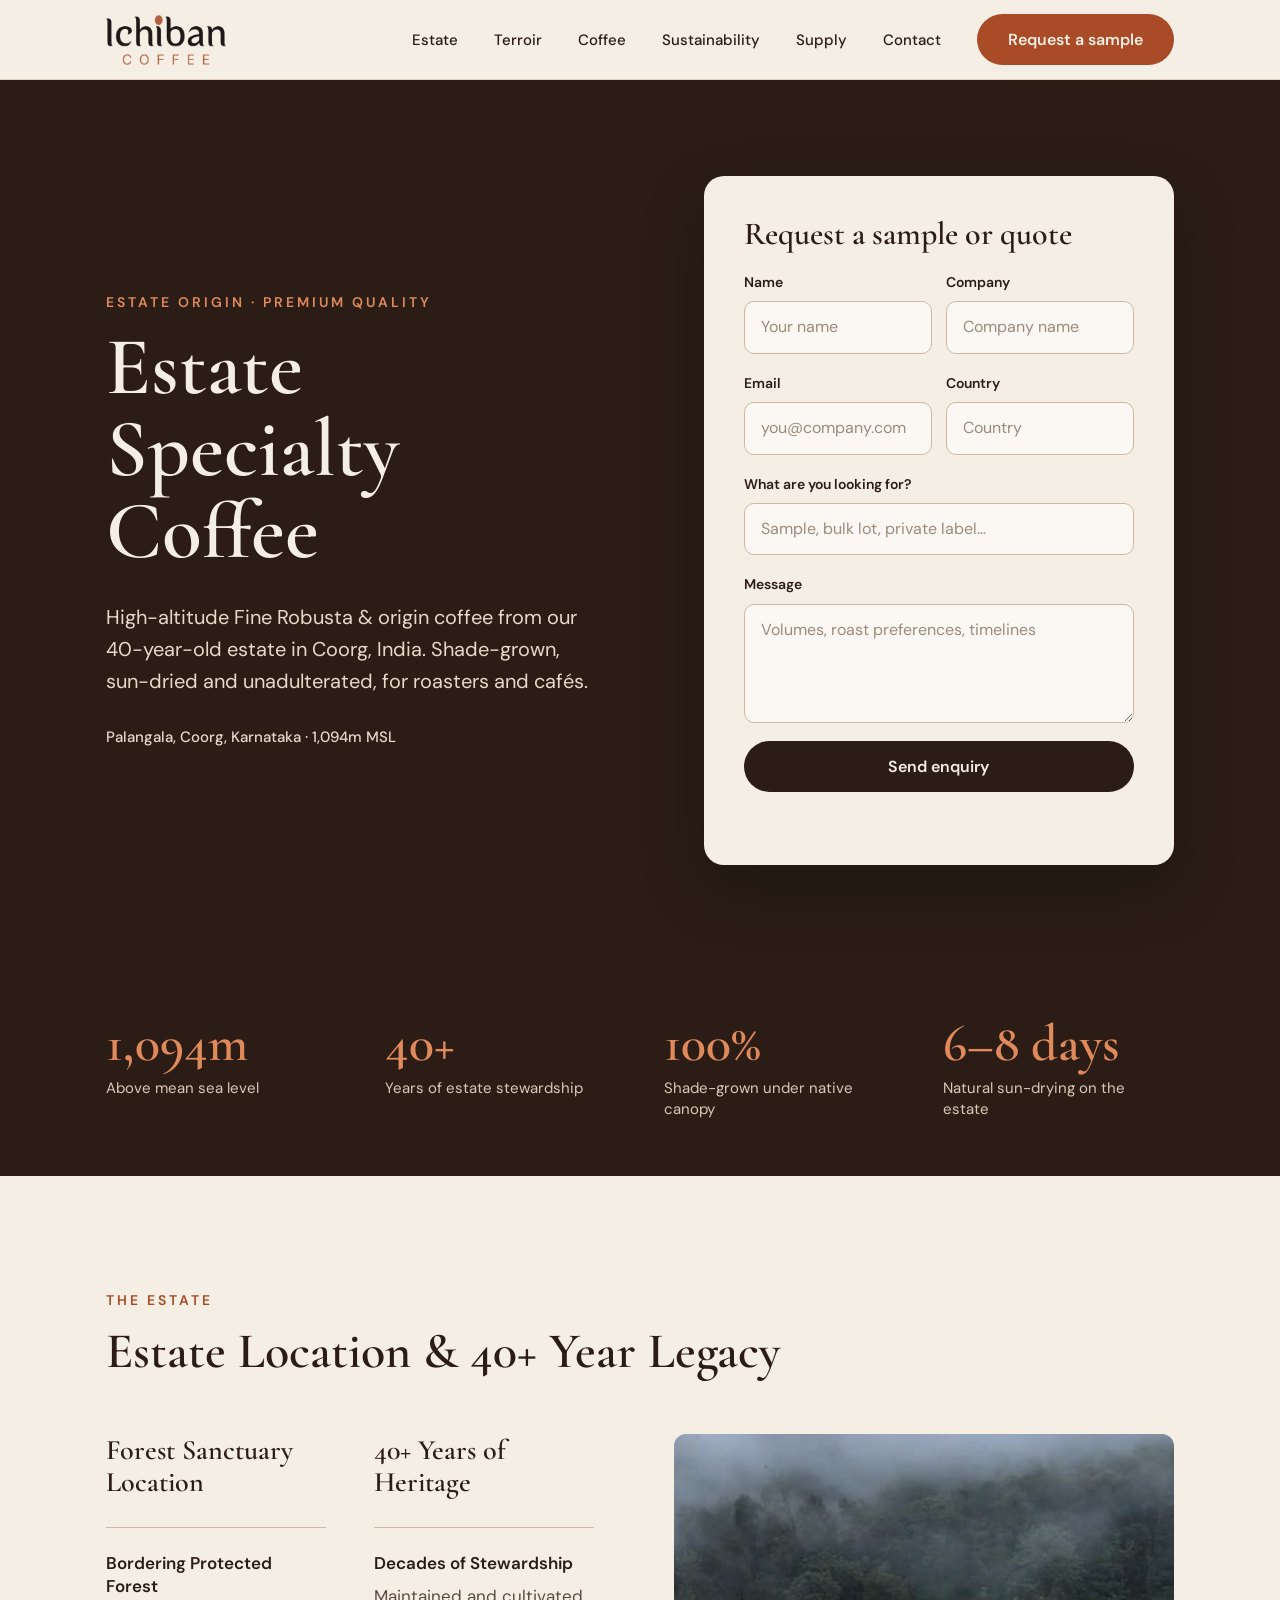
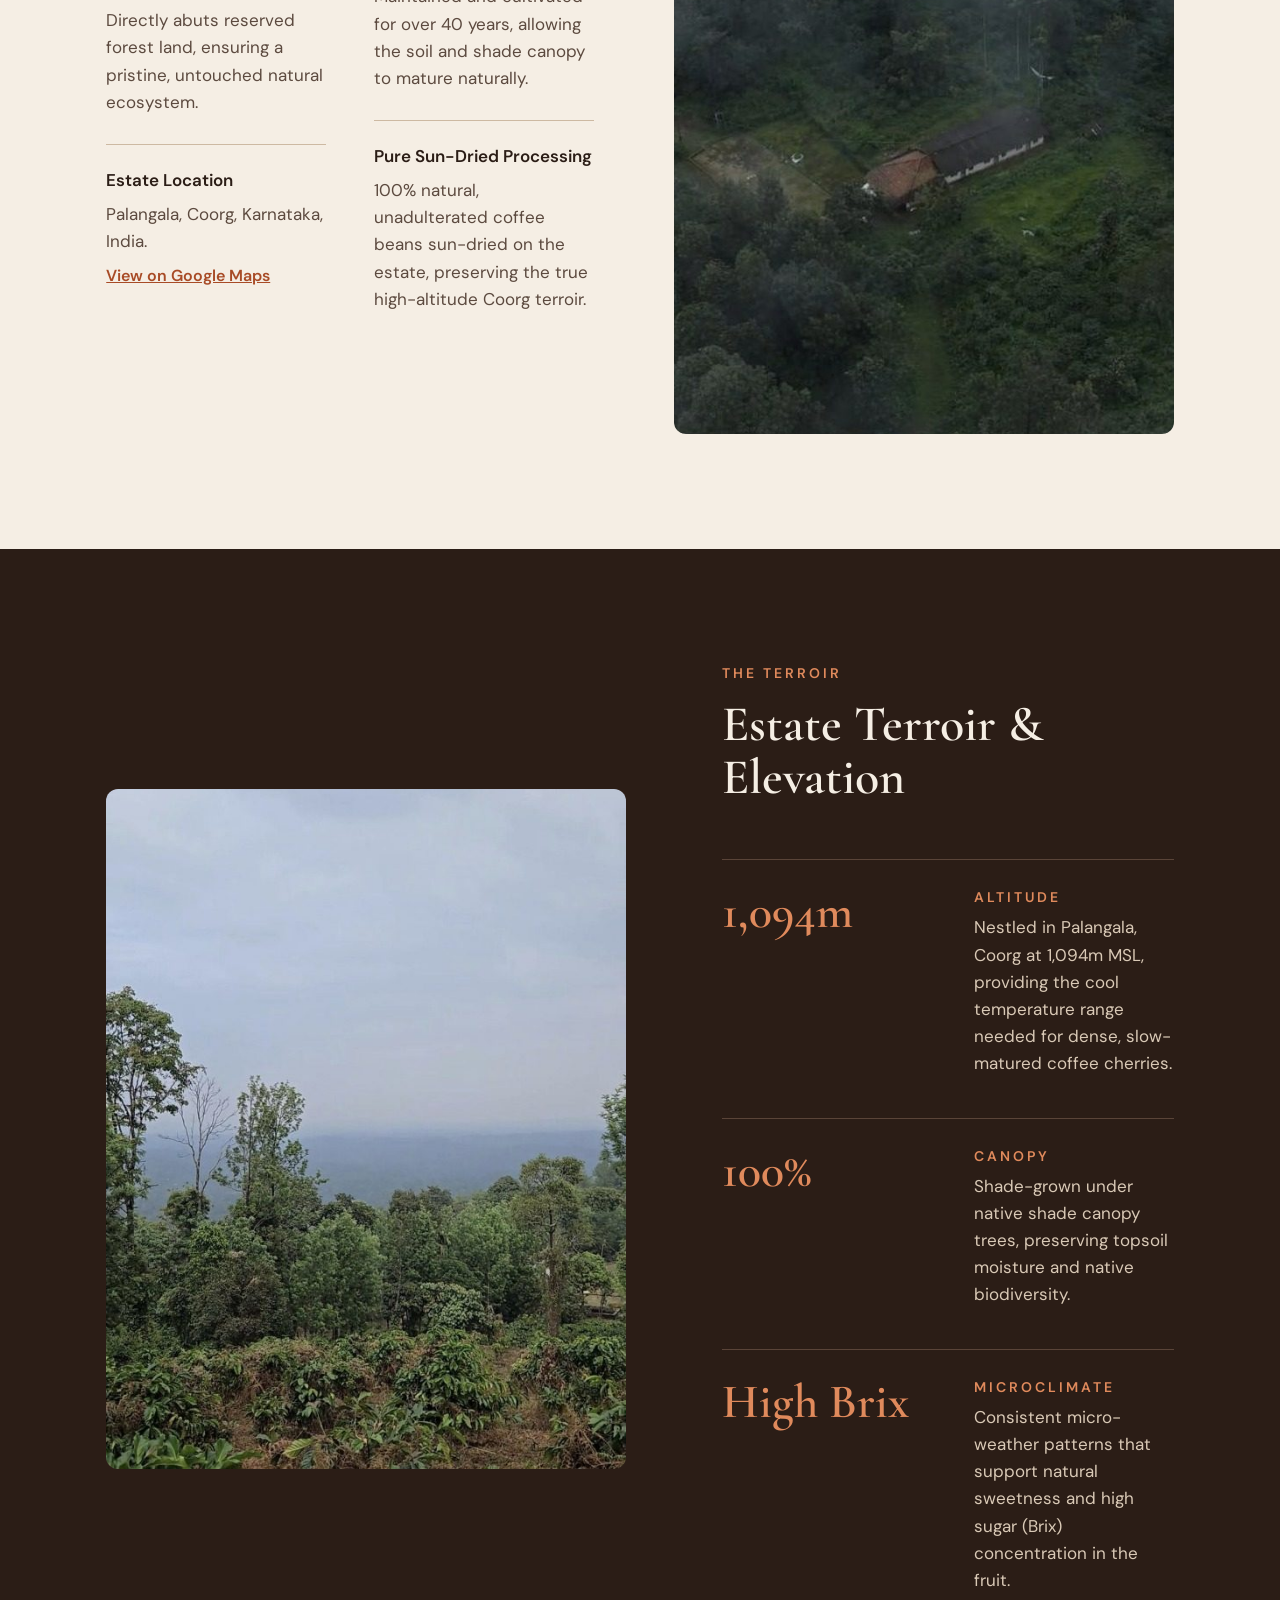
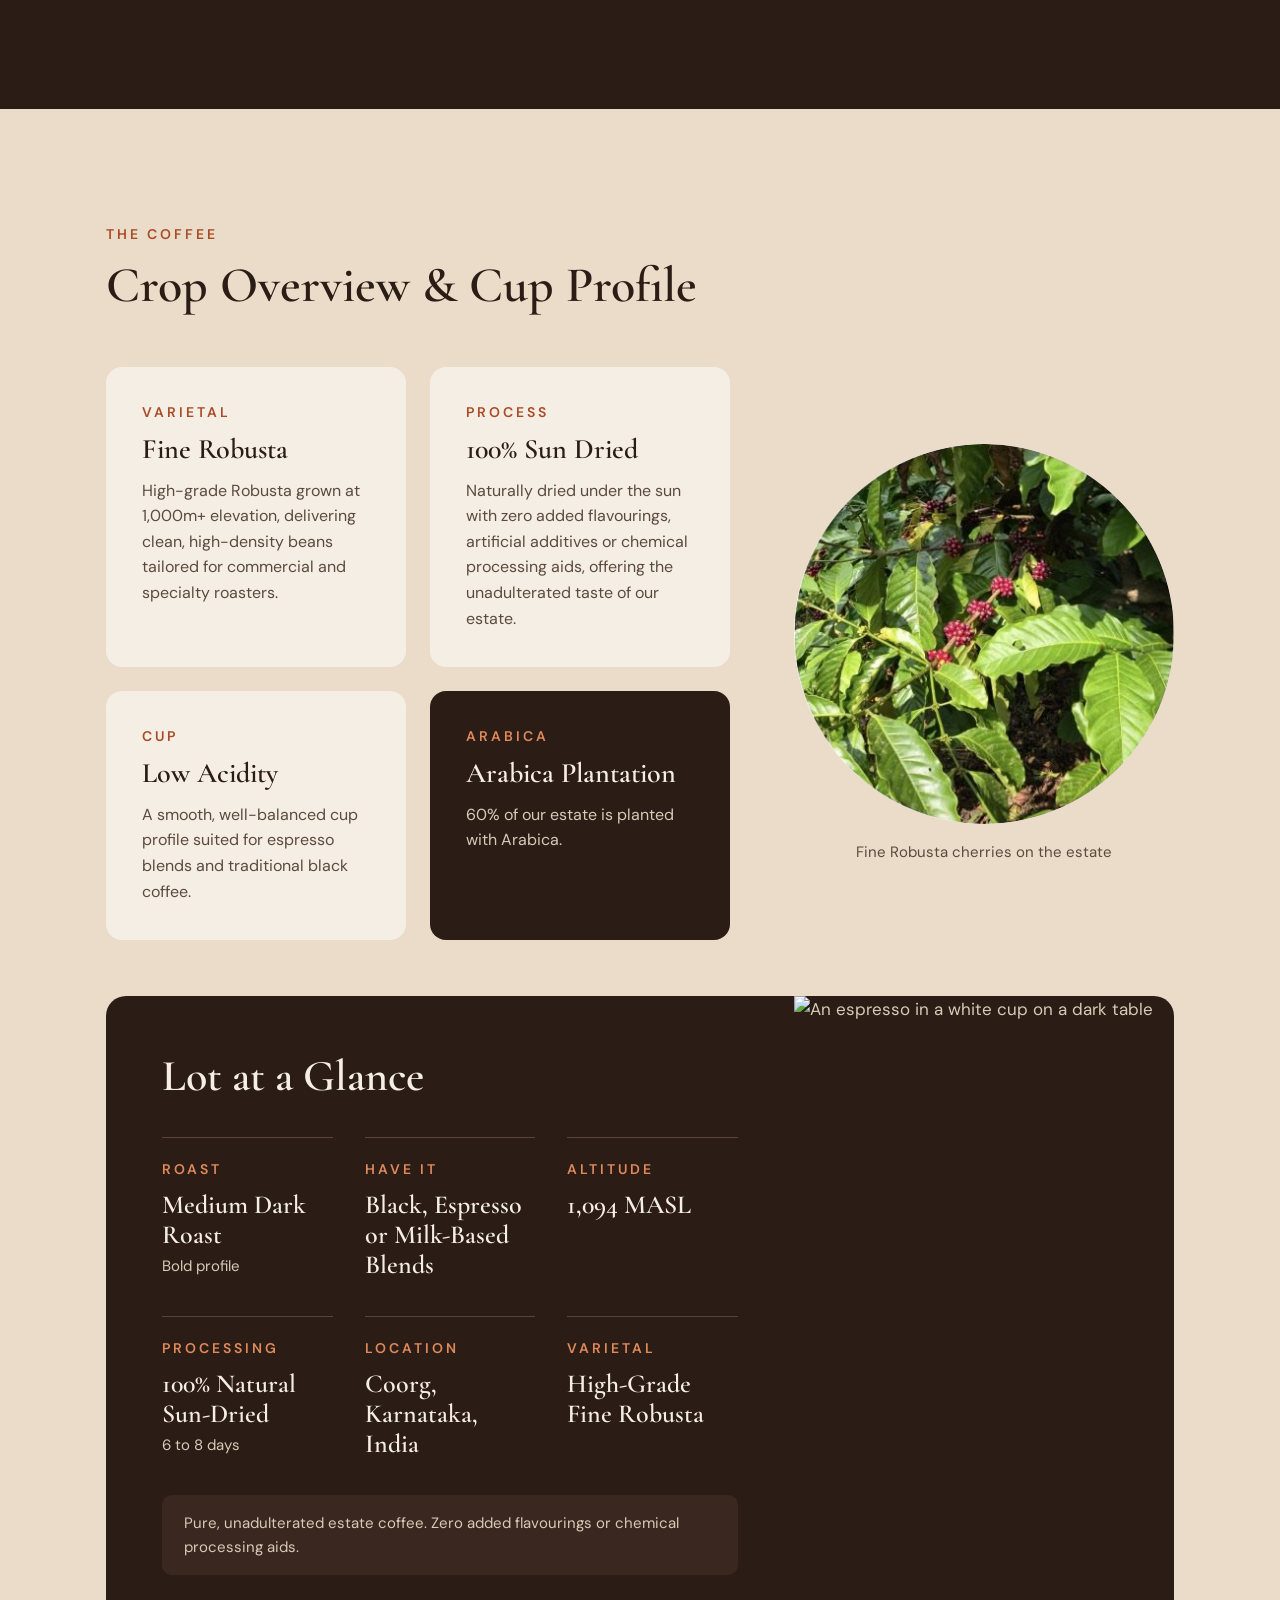
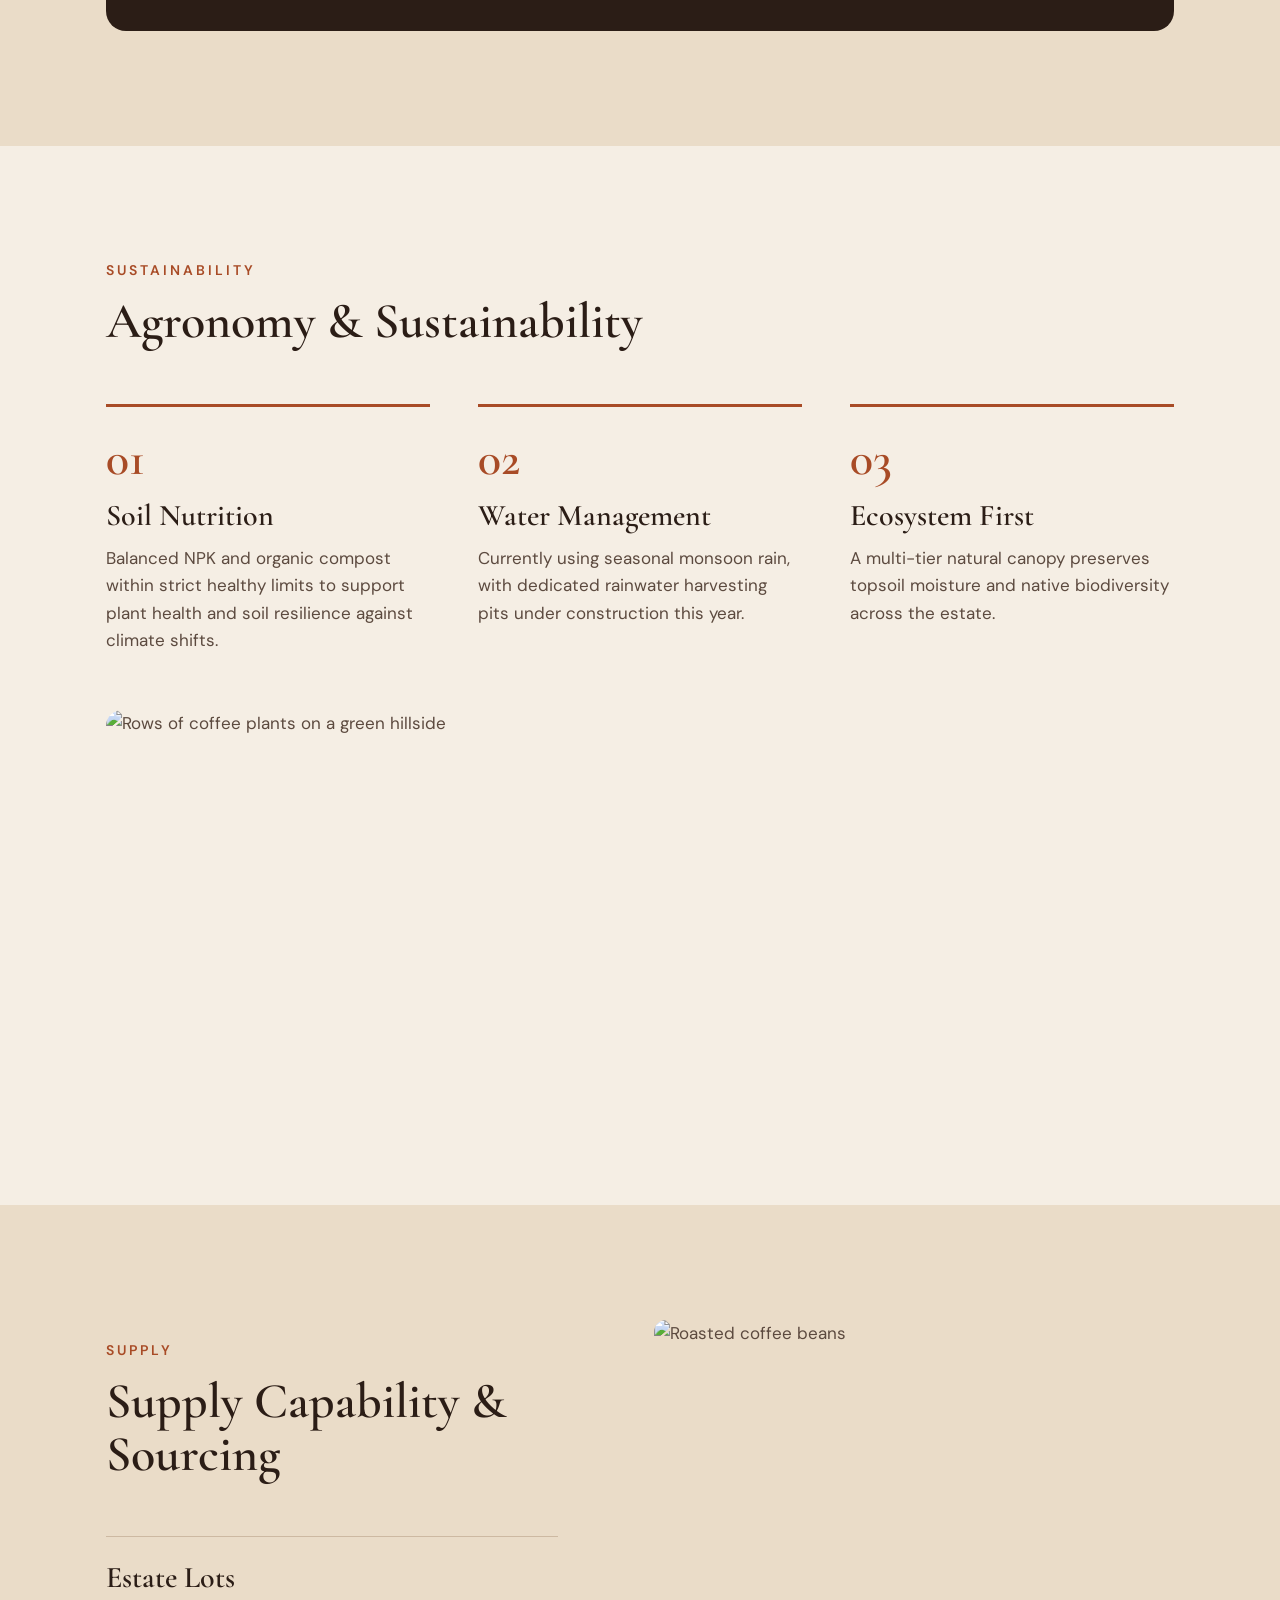
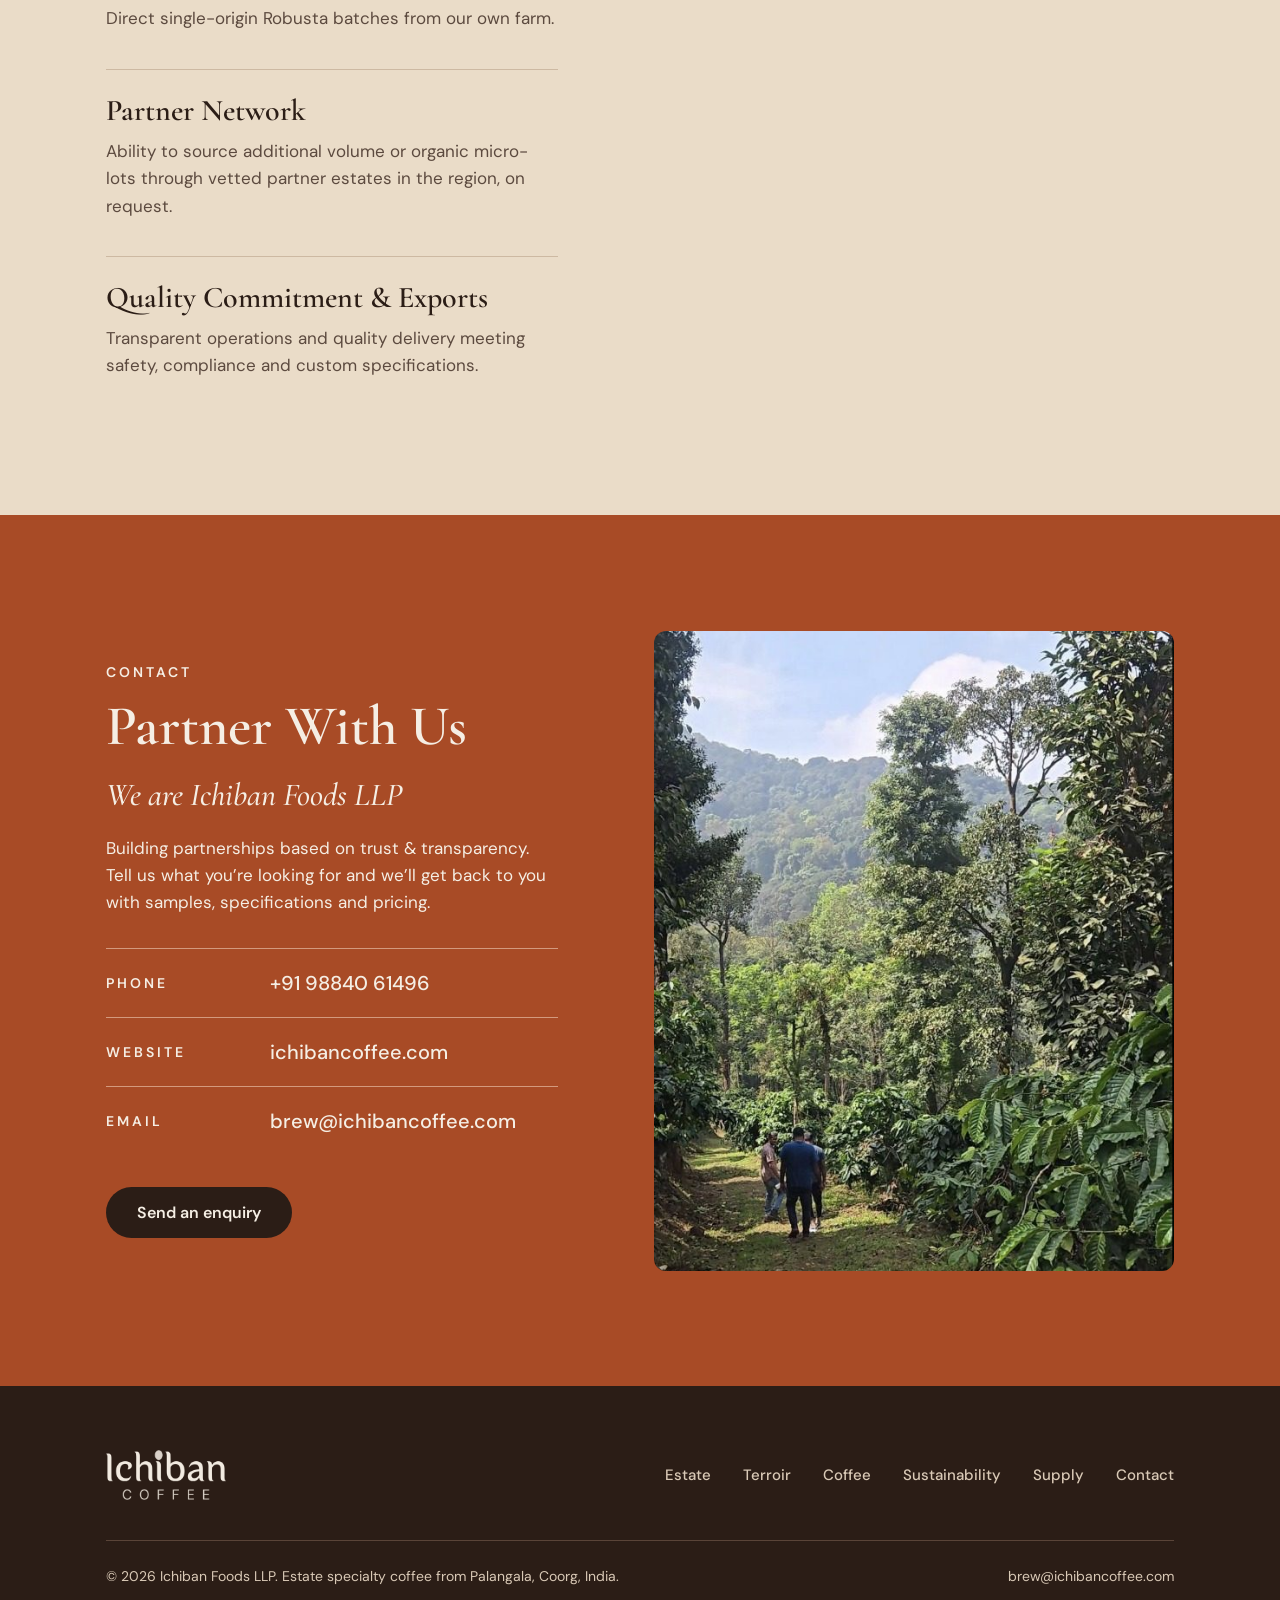
==== index.html @ 58d2141e "Ichiban Coffee single-page website Co-Authored-By: Claude Opus 5.5 <noreply@anthropic.com> Claude-Se" ====
<!DOCTYPE html>
<html lang="en-GB">
<head>
<meta charset="utf-8">
<meta name="viewport" content="width=device-width, initial-scale=1">
<title>Ichiban Coffee | Estate Specialty Fine Robusta from Coorg, India</title>
<meta name="description" content="High-altitude Fine Robusta and origin coffee from our 40-year-old estate in Palangala, Coorg, India. Shade-grown, 100% sun-dried and unadulterated. Request a sample or quote.">
<link rel="canonical" href="https://ichibancoffee.com/">
<meta property="og:type" content="website">
<meta property="og:title" content="Ichiban Coffee | Estate Specialty Coffee from Coorg">
<meta property="og:description" content="Shade-grown, sun-dried Fine Robusta from a 40-year-old estate at 1,094m in Coorg, India.">
<meta property="og:url" content="https://ichibancoffee.com/">
<meta property="og:image" content="https://ichibancoffee.com/assets/plantation-walk.jpg">
<meta name="theme-color" content="#2B1D16">
<link rel="icon" type="image/png" sizes="32x32" href="assets/favicon.png">
<link rel="apple-touch-icon" href="assets/icon-180.png">
<link rel="preconnect" href="https://fonts.googleapis.com">
<link rel="preconnect" href="https://fonts.gstatic.com" crossorigin>
<link rel="preconnect" href="https://images.unsplash.com">
<link href="https://fonts.googleapis.com/css2?family=Cormorant+Garamond:ital,wght@0,600;1,500&family=DM+Sans:wght@400;500;600&display=swap" rel="stylesheet">
<link rel="stylesheet" href="styles.css">
<script type="application/ld+json">
{"@context":"https://schema.org","@type":"Organization","name":"Ichiban Foods LLP","alternateName":"Ichiban Coffee","url":"https://ichibancoffee.com/","logo":"https://ichibancoffee.com/assets/logo-dark.png","email":"brew@ichibancoffee.com","telephone":"+91 98840 61496","address":{"@type":"PostalAddress","addressLocality":"Palangala, Coorg","addressRegion":"Karnataka","addressCountry":"IN"}}
</script>
</head>
<body>

<header class="nav" id="top">
  <div class="nav__inner">
    <a href="#top" class="nav__logo" aria-label="Ichiban Coffee home"><img src="assets/logo-dark.png" alt="Ichiban Coffee" width="134" height="56"></a>
    <button class="nav__toggle" aria-expanded="false" aria-controls="nav-links"><span></span><span></span><span class="sr-only">Menu</span></button>
    <nav class="nav__links" id="nav-links" aria-label="Main">
      <a href="#estate">Estate</a>
      <a href="#terroir">Terroir</a>
      <a href="#coffee">Coffee</a>
      <a href="#sustainability">Sustainability</a>
      <a href="#supply">Supply</a>
      <a href="#contact">Contact</a>
      <a href="#enquiry" class="btn btn--primary nav__cta">Request a sample</a>
    </nav>
  </div>
</header>

<main>
  <!-- HERO with enquiry form -->
  <section class="hero">
    <div class="wrap hero__inner">
      <div class="hero__text">
        <p class="eyebrow eyebrow--light">Estate Origin · Premium Quality</p>
        <h1>Estate Specialty Coffee</h1>
        <p class="hero__lead">High-altitude Fine Robusta &amp; origin coffee from our 40-year-old estate in Coorg, India. Shade-grown, sun-dried and unadulterated, for roasters and cafés.</p>
        <p class="hero__meta">Palangala, Coorg, Karnataka · 1,094m MSL</p>
      </div>

      <form class="form" id="enquiry" action="https://formsubmit.co/coffeeichiban@gmail.com" method="POST">
        <h2 class="form__title">Request a sample or quote</h2>
        <input type="hidden" name="_subject" value="New enquiry from ichibancoffee.com">
        <input type="hidden" name="_template" value="table">
        <input type="text" name="_honey" class="hp" tabindex="-1" autocomplete="off" aria-hidden="true">
        <div class="form__row">
          <label>Name<input type="text" name="name" placeholder="Your name" autocomplete="name" required></label>
          <label>Company<input type="text" name="company" placeholder="Company name" autocomplete="organization"></label>
        </div>
        <div class="form__row">
          <label>Email<input type="email" name="email" placeholder="you@company.com" autocomplete="email" required></label>
          <label>Country<input type="text" name="country" placeholder="Country" autocomplete="country-name"></label>
        </div>
        <label>What are you looking for?<input type="text" name="interest" placeholder="Sample, bulk lot, private label…"></label>
        <label>Message<textarea name="message" rows="4" placeholder="Volumes, roast preferences, timelines"></textarea></label>
        <button type="submit" class="btn btn--dark btn--block">Send enquiry</button>
        <p class="form__status" role="status" aria-live="polite"></p>
      </form>
    </div>
  </section>

  <!-- KEY FACTS -->
  <section class="facts" aria-label="Key facts">
    <div class="wrap facts__grid">
      <div><p class="facts__num">1,094m</p><p>Above mean sea level</p></div>
      <div><p class="facts__num">40+</p><p>Years of estate stewardship</p></div>
      <div><p class="facts__num">100%</p><p>Shade-grown under native canopy</p></div>
      <div><p class="facts__num">6–8 days</p><p>Natural sun-drying on the estate</p></div>
    </div>
  </section>

  <!-- ESTATE -->
  <section class="section section--cream" id="estate">
    <div class="wrap">
      <p class="eyebrow">The Estate</p>
      <h2 class="h2">Estate Location &amp; 40+ Year Legacy</h2>
      <div class="estate">
        <div class="estate__cols">
          <div>
            <h3 class="h3">Forest Sanctuary Location</h3>
            <div class="item"><h4>Bordering Protected Forest</h4><p>Directly abuts reserved forest land, ensuring a pristine, untouched natural ecosystem.</p></div>
            <div class="item"><h4>Estate Location</h4><p>Palangala, Coorg, Karnataka, India.</p><a class="link" href="https://maps.app.goo.gl/1BCaQAfNLThmyvvR6" target="_blank" rel="noopener">View on Google Maps</a></div>
          </div>
          <div>
            <h3 class="h3">40+ Years of Heritage</h3>
            <div class="item"><h4>Decades of Stewardship</h4><p>Maintained and cultivated for over 40 years, allowing the soil and shade canopy to mature naturally.</p></div>
            <div class="item"><h4>Pure Sun-Dried Processing</h4><p>100% natural, unadulterated coffee beans sun-dried on the estate, preserving the true high-altitude Coorg terroir.</p></div>
          </div>
        </div>
        <img class="photo" src="assets/estate-birds-eye.jpg" alt="Aerial view of the estate house surrounded by misty forest in Coorg" width="500" height="600" loading="lazy">
      </div>
    </div>
  </section>

  <!-- TERROIR -->
  <section class="section section--dark" id="terroir">
    <div class="wrap split">
      <img class="photo split__img" src="assets/plantation-view.jpg" alt="View over coffee plants and forest from the estate at 1,094m" width="520" height="700" loading="lazy">
      <div>
        <p class="eyebrow eyebrow--light">The Terroir</p>
        <h2 class="h2">Estate Terroir &amp; Elevation</h2>
        <div class="row"><p class="row__stat">1,094m</p><div><p class="eyebrow eyebrow--light">Altitude</p><p>Nestled in Palangala, Coorg at 1,094m MSL, providing the cool temperature range needed for dense, slow-matured coffee cherries.</p></div></div>
        <div class="row"><p class="row__stat">100%</p><div><p class="eyebrow eyebrow--light">Canopy</p><p>Shade-grown under native shade canopy trees, preserving topsoil moisture and native biodiversity.</p></div></div>
        <div class="row"><p class="row__stat">High Brix</p><div><p class="eyebrow eyebrow--light">Microclimate</p><p>Consistent micro-weather patterns that support natural sweetness and high sugar (Brix) concentration in the fruit.</p></div></div>
      </div>
    </div>
  </section>

  <!-- COFFEE -->
  <section class="section section--latte" id="coffee">
    <div class="wrap">
      <p class="eyebrow">The Coffee</p>
      <h2 class="h2">Crop Overview &amp; Cup Profile</h2>
      <div class="coffee">
        <div class="cards">
          <article class="card"><p class="eyebrow">Varietal</p><h3 class="h3">Fine Robusta</h3><p>High-grade Robusta grown at 1,000m+ elevation, delivering clean, high-density beans tailored for commercial and specialty roasters.</p></article>
          <article class="card"><p class="eyebrow">Process</p><h3 class="h3">100% Sun Dried</h3><p>Naturally dried under the sun with zero added flavourings, artificial additives or chemical processing aids, offering the unadulterated taste of our estate.</p></article>
          <article class="card"><p class="eyebrow">Cup</p><h3 class="h3">Low Acidity</h3><p>A smooth, well-balanced cup profile suited for espresso blends and traditional black coffee.</p></article>
          <article class="card card--dark"><p class="eyebrow eyebrow--light">Arabica</p><h3 class="h3">Arabica Plantation</h3><p>60% of our estate is planted with Arabica.</p></article>
        </div>
        <figure class="coffee__fig">
          <img src="assets/fine-robusta.jpg" alt="Ripening Fine Robusta cherries on a branch" width="380" height="380" loading="lazy">
          <figcaption>Fine Robusta cherries on the estate</figcaption>
        </figure>
      </div>

      <div class="lot">
        <div class="lot__body">
          <h3 class="lot__title">Lot at a Glance</h3>
          <dl class="lot__grid">
            <div><dt>Roast</dt><dd>Medium Dark Roast<span>Bold profile</span></dd></div>
            <div><dt>Have It</dt><dd>Black, Espresso or Milk-Based Blends</dd></div>
            <div><dt>Altitude</dt><dd>1,094 MASL</dd></div>
            <div><dt>Processing</dt><dd>100% Natural Sun-Dried<span>6 to 8 days</span></dd></div>
            <div><dt>Location</dt><dd>Coorg, Karnataka, India</dd></div>
            <div><dt>Varietal</dt><dd>High-Grade Fine Robusta</dd></div>
          </dl>
          <p class="lot__note">Pure, unadulterated estate coffee. Zero added flavourings or chemical processing aids.</p>
        </div>
        <img class="lot__img" src="https://images.unsplash.com/photo-1579992357154-faf4bde95b3d?w=900&q=80&auto=format&fit=crop" alt="An espresso in a white cup on a dark table" loading="lazy">
      </div>
    </div>
  </section>

  <!-- SUSTAINABILITY -->
  <section class="section section--cream" id="sustainability">
    <div class="wrap">
      <p class="eyebrow">Sustainability</p>
      <h2 class="h2">Agronomy &amp; Sustainability</h2>
      <div class="pillars">
        <div class="pillar"><p class="pillar__num">01</p><h3 class="h3">Soil Nutrition</h3><p>Balanced NPK and organic compost within strict healthy limits to support plant health and soil resilience against climate shifts.</p></div>
        <div class="pillar"><p class="pillar__num">02</p><h3 class="h3">Water Management</h3><p>Currently using seasonal monsoon rain, with dedicated rainwater harvesting pits under construction this year.</p></div>
        <div class="pillar"><p class="pillar__num">03</p><h3 class="h3">Ecosystem First</h3><p>A multi-tier natural canopy preserves topsoil moisture and native biodiversity across the estate.</p></div>
      </div>
      <img class="photo band" src="https://images.unsplash.com/photo-1762686852371-763b689910b2?w=2000&q=80&auto=format&fit=crop" alt="Rows of coffee plants on a green hillside" loading="lazy">
    </div>
  </section>

  <!-- SUPPLY -->
  <section class="section section--latte" id="supply">
    <div class="wrap split split--reverse">
      <div>
        <p class="eyebrow">Supply</p>
        <h2 class="h2">Supply Capability &amp; Sourcing</h2>
        <div class="item item--lg"><h3 class="h3">Estate Lots</h3><p>Direct single-origin Robusta batches from our own farm.</p></div>
        <div class="item item--lg"><h3 class="h3">Partner Network</h3><p>Ability to source additional volume or organic micro-lots through vetted partner estates in the region, on request.</p></div>
        <div class="item item--lg"><h3 class="h3">Quality Commitment &amp; Exports</h3><p>Transparent operations and quality delivery meeting safety, compliance and custom specifications.</p></div>
      </div>
      <img class="photo split__img" src="https://images.unsplash.com/photo-1580933073521-dc49ac0d4e6a?w=1100&q=80&auto=format&fit=crop" alt="Roasted coffee beans" loading="lazy">
    </div>
  </section>

  <!-- CONTACT -->
  <section class="section section--rust" id="contact">
    <div class="wrap split split--reverse">
      <div>
        <p class="eyebrow eyebrow--cream">Contact</p>
        <h2 class="h2 h2--xl">Partner With Us</h2>
        <p class="contact__sub">We are Ichiban Foods LLP</p>
        <p>Building partnerships based on trust &amp; transparency. Tell us what you’re looking for and we’ll get back to you with samples, specifications and pricing.</p>
        <dl class="contact__list">
          <div><dt>Phone</dt><dd><a href="tel:+919884061496">+91 98840 61496</a></dd></div>
          <div><dt>Website</dt><dd><a href="https://ichibancoffee.com">ichibancoffee.com</a></dd></div>
          <div><dt>Email</dt><dd><a href="mailto:brew@ichibancoffee.com">brew@ichibancoffee.com</a></dd></div>
        </dl>
        <a href="#enquiry" class="btn btn--dark">Send an enquiry</a>
      </div>
      <img class="photo split__img" src="assets/plantation-walk.jpg" alt="A walking path through shade-grown coffee on the estate" width="520" height="640" loading="lazy">
    </div>
  </section>
</main>

<footer class="footer">
  <div class="wrap">
    <div class="footer__top">
      <img src="assets/logo-cream.png" alt="Ichiban Coffee" width="134" height="56" loading="lazy">
      <nav aria-label="Footer">
        <a href="#estate">Estate</a><a href="#terroir">Terroir</a><a href="#coffee">Coffee</a><a href="#sustainability">Sustainability</a><a href="#supply">Supply</a><a href="#contact">Contact</a>
      </nav>
    </div>
    <div class="footer__bottom">
      <p>© <span id="year">2026</span> Ichiban Foods LLP. Estate specialty coffee from Palangala, Coorg, India.</p>
      <a href="mailto:brew@ichibancoffee.com">brew@ichibancoffee.com</a>
    </div>
  </div>
</footer>

<script src="script.js" defer></script>
</body>
</html>
---- styles.css ----
/* Ichiban Coffee - ichibancoffee.com */
:root {
  --espresso: #2B1D16;
  --roast: #3A2820;
  --cream: #F5EEE4;
  --latte: #EADCC8;
  --rust: #A84B26;
  --caramel: #E08A5C;
  --muted: #5C4A3F;
  --muted-light: #D9C9B6;
  --line: #CDB9A2;
  --line-dark: #5A4438;
  --field: #FBF8F3;
  --serif: 'Cormorant Garamond', Georgia, serif;
  --sans: 'DM Sans', system-ui, -apple-system, 'Segoe UI', Arial, sans-serif;
  --pad: clamp(20px, 8.3vw, 120px);
  --section: clamp(72px, 9vw, 120px);
}

*, *::before, *::after { box-sizing: border-box; }
html { scroll-behavior: smooth; scroll-padding-top: 96px; }
body { margin: 0; font-family: var(--sans); font-size: 17px; line-height: 1.6; color: var(--muted); background: var(--cream); -webkit-font-smoothing: antialiased; }
img { max-width: 100%; display: block; }
h1, h2, h3, h4, p, dl, dd, figure { margin: 0; }
a { color: inherit; }
.hp { display: none !important; }
.sr-only { position: absolute; width: 1px; height: 1px; padding: 0; margin: -1px; overflow: hidden; clip: rect(0 0 0 0); white-space: nowrap; border: 0; }
.wrap { width: 100%; max-width: 1440px; margin: 0 auto; padding: 0 var(--pad); }

/* Type */
.eyebrow { font-size: 14px; font-weight: 600; letter-spacing: 3px; text-transform: uppercase; color: var(--rust); margin-bottom: 16px; line-height: 1.3; }
.eyebrow--light { color: var(--caramel); }
.eyebrow--cream { color: var(--cream); }
h1, .h2, .h3, .lot__title { font-family: var(--serif); font-weight: 600; color: var(--espresso); }
h1 { font-size: clamp(52px, 6.4vw, 92px); line-height: 1; color: var(--cream); }
.h2 { font-size: clamp(38px, 3.9vw, 56px); line-height: 1.05; margin-bottom: 56px; }
.h2--xl { font-size: clamp(44px, 4.4vw, 64px); margin-bottom: 20px; }
.h3 { font-size: clamp(26px, 2.2vw, 32px); line-height: 1.15; margin-bottom: 12px; }

/* Buttons */
.btn { display: inline-flex; align-items: center; justify-content: center; padding: 15px 30px; border-radius: 999px; font: 600 16px/1.2 var(--sans); text-decoration: none; border: 1.5px solid transparent; cursor: pointer; transition: transform .15s ease, background-color .15s ease, opacity .15s ease; }
.btn:hover { transform: translateY(-1px); }
.btn--primary { background: var(--rust); color: var(--cream); }
.btn--primary:hover { background: #923E1D; }
.btn--dark { background: var(--espresso); color: var(--cream); }
.btn--dark:hover { background: #1E140F; }
.btn--block { width: 100%; }
.btn:focus-visible, a:focus-visible, input:focus-visible, textarea:focus-visible, button:focus-visible { outline: 3px solid var(--caramel); outline-offset: 2px; }

/* Nav */
.nav { position: sticky; top: 0; z-index: 50; background: var(--cream); border-bottom: 1px solid rgba(205, 185, 162, .5); }
.nav__inner { max-width: 1440px; margin: 0 auto; padding: 14px var(--pad); display: flex; align-items: center; justify-content: space-between; }
.nav__logo img { width: 120px; height: auto; }
.nav__links { display: flex; align-items: center; gap: 36px; }
.nav__links a:not(.btn) { font-weight: 500; font-size: 15px; color: var(--espresso); text-decoration: none; }
.nav__links a:not(.btn):hover { color: var(--rust); }
.nav__toggle { display: none; background: none; border: 0; padding: 10px; cursor: pointer; }
.nav__toggle span:not(.sr-only) { display: block; width: 24px; height: 2px; background: var(--espresso); margin: 5px 0; transition: transform .2s ease; }

/* Hero */
.hero {
  background-color: var(--espresso);
  background-image:
    linear-gradient(90deg, rgba(43,29,22,.92) 0%, rgba(43,29,22,.82) 32%, rgba(43,29,22,.18) 42%, rgba(43,29,22,.1) 60%, rgba(43,29,22,.35) 100%),
    url('https://images.unsplash.com/photo-1636797955936-7e493b8ba922?w=2400&q=80&auto=format&fit=crop');
  background-size: cover, auto 118%;
  background-position: center, 100% 2%;
  background-repeat: no-repeat;
}
.hero__inner { display: flex; align-items: center; justify-content: space-between; gap: 48px; padding-top: 96px; padding-bottom: 96px; min-height: 780px; }
.hero__text { max-width: 500px; }
.hero__text h1 { margin-bottom: 28px; }
.hero__lead { font-size: 20px; color: #E6D9C9; margin-bottom: 28px; }
.hero__meta { font-size: 15px; font-weight: 500; color: #E6D9C9; }

/* Form */
.form { width: 470px; flex-shrink: 0; background: var(--cream); border-radius: 20px; padding: 40px; display: grid; gap: 18px; box-shadow: 0 24px 60px rgba(0,0,0,.25); }
.form__title { font-family: var(--serif); font-weight: 600; font-size: 32px; line-height: 1.15; color: var(--espresso); }
.form__row { display: grid; grid-template-columns: 1fr 1fr; gap: 14px; }
.form label { display: grid; gap: 8px; font-size: 14px; font-weight: 600; color: var(--espresso); }
.form input, .form textarea { width: 100%; font: 400 16px/1.4 var(--sans); color: var(--espresso); background: var(--field); border: 1px solid var(--line); border-radius: 10px; padding: 14px 16px; }
.form textarea { resize: vertical; min-height: 110px; }
.form input::placeholder, .form textarea::placeholder { color: #9C8A7C; }
.form__status { font-size: 15px; color: var(--espresso); min-height: 1em; }
.form__status.is-error { color: #A12A1A; }

/* Facts */
.facts { background: var(--espresso); color: var(--muted-light); padding: 56px 0; }
.facts__grid { display: grid; grid-template-columns: repeat(4, 1fr); gap: 48px; }
.facts__num { font-family: var(--serif); font-weight: 600; font-size: 52px; line-height: 1.05; color: var(--caramel); margin-bottom: 6px; }
.facts p:not(.facts__num) { font-size: 15px; line-height: 1.4; }

/* Sections */
.section { padding: var(--section) 0; }
.section--cream { background: var(--cream); }
.section--latte { background: var(--latte); }
.section--dark { background: var(--espresso); color: var(--muted-light); }
.section--dark .h2 { color: var(--cream); }
.section--rust { background: var(--rust); color: var(--cream); }
.section--rust .h2 { color: var(--cream); }
.photo { border-radius: 12px; object-fit: cover; }

.item { border-top: 1px solid var(--line); padding-top: 24px; margin-top: 28px; }
.item h4 { font-size: 17px; font-weight: 600; color: var(--espresso); margin-bottom: 8px; line-height: 1.4; }
.item--lg { padding-top: 24px; margin-top: 36px; }
.item--lg .h3 { font-size: 30px; margin-bottom: 10px; }
.link { display: inline-block; margin-top: 8px; color: var(--rust); font-weight: 600; font-size: 16px; }

/* Estate */
.estate { display: grid; grid-template-columns: 1fr 500px; gap: 80px; align-items: start; }
.estate__cols { display: grid; grid-template-columns: 1fr 1fr; gap: 48px; }
.estate .photo { width: 500px; height: 600px; }

/* Split */
.split { display: grid; grid-template-columns: 520px 1fr; gap: 96px; align-items: center; }
.split--reverse { grid-template-columns: 1fr 520px; }
.split__img { width: 100%; height: 680px; }

/* Terroir rows */
.row { display: grid; grid-template-columns: 220px 1fr; gap: 32px; border-top: 1px solid var(--line-dark); padding-top: 28px; margin-top: 40px; }
.row:first-of-type { margin-top: 0; }
.row__stat { font-family: var(--serif); font-weight: 600; font-size: 48px; line-height: 1; color: var(--caramel); }
.row .eyebrow { margin-bottom: 8px; }

/* Coffee */
.coffee { display: grid; grid-template-columns: 1fr 380px; gap: 64px; align-items: center; }
.cards { display: grid; grid-template-columns: 1fr 1fr; gap: 24px; }
.card { background: var(--cream); border-radius: 16px; padding: 36px; font-size: 16px; }
.card .eyebrow { margin-bottom: 12px; }
.card--dark { background: var(--espresso); color: var(--muted-light); }
.card--dark .h3 { color: var(--cream); }
.coffee__fig img { width: 380px; height: 380px; border-radius: 50%; object-fit: cover; }
.coffee__fig figcaption { text-align: center; font-size: 15px; margin-top: 16px; }

.lot { margin-top: 56px; display: grid; grid-template-columns: 1fr 380px; background: var(--espresso); border-radius: 20px; overflow: hidden; color: var(--muted-light); }
.lot__body { padding: 56px; }
.lot__title { font-size: 44px; line-height: 1.1; color: var(--cream); margin-bottom: 36px; }
.lot__grid { display: grid; grid-template-columns: repeat(3, 1fr); gap: 36px 32px; }
.lot__grid > div { border-top: 1px solid var(--line-dark); padding-top: 20px; }
.lot__grid dt { font-size: 14px; font-weight: 600; letter-spacing: 3px; text-transform: uppercase; color: var(--caramel); margin-bottom: 10px; }
.lot__grid dd { font-family: var(--serif); font-weight: 600; font-size: 26px; line-height: 1.15; color: var(--cream); }
.lot__grid dd span { display: block; font-family: var(--sans); font-weight: 400; font-size: 15px; color: var(--muted-light); margin-top: 8px; }
.lot__note { margin-top: 36px; background: var(--roast); border-radius: 10px; padding: 16px 22px; font-size: 15px; }
.lot__img { width: 100%; height: 100%; object-fit: cover; }

/* Sustainability */
.pillars { display: grid; grid-template-columns: repeat(3, 1fr); gap: 48px; margin-bottom: 56px; }
.pillar { border-top: 3px solid var(--rust); padding-top: 28px; }
.pillar__num { font-family: var(--serif); font-weight: 600; font-size: 48px; line-height: 1; color: var(--rust); margin-bottom: 16px; }
.pillar .h3 { font-size: 30px; }
.band { width: 100%; height: 380px; border-radius: 16px; }

/* Contact */
.contact__sub { font-family: var(--serif); font-style: italic; font-weight: 500; font-size: 32px; line-height: 1.2; margin-bottom: 20px; }
.contact__list { margin: 32px 0; }
.contact__list > div { display: grid; grid-template-columns: 140px 1fr; align-items: center; gap: 24px; padding: 18px 0; border-top: 1px solid #D39A7E; }
.contact__list dt { font-size: 14px; font-weight: 600; letter-spacing: 3px; text-transform: uppercase; }
.contact__list dd { font-size: 20px; font-weight: 500; }
.contact__list a { text-decoration: none; }
.contact__list a:hover { text-decoration: underline; }
#contact .split__img { height: 640px; }

/* Footer */
.footer { background: var(--espresso); color: var(--muted-light); padding: 64px 0 48px; font-size: 14px; }
.footer__top { display: flex; align-items: center; justify-content: space-between; gap: 24px; margin-bottom: 40px; }
.footer__top img { width: 120px; height: auto; }
.footer nav { display: flex; flex-wrap: wrap; gap: 32px; }
.footer a { text-decoration: none; font-size: 15px; font-weight: 500; }
.footer a:hover { color: var(--cream); }
.footer__bottom { display: flex; justify-content: space-between; gap: 16px; flex-wrap: wrap; border-top: 1px solid var(--line-dark); padding-top: 24px; }
.footer__bottom a { font-size: 14px; font-weight: 400; }

/* Tablet */
@media (max-width: 1180px) {
  .nav__links { gap: 24px; }
  .hero__inner { flex-direction: column; align-items: flex-start; min-height: 0; }
  .hero { background-image: linear-gradient(180deg, rgba(43,29,22,.85) 0%, rgba(43,29,22,.55) 45%, rgba(43,29,22,.9) 100%), url('https://images.unsplash.com/photo-1636797955936-7e493b8ba922?w=1600&q=80&auto=format&fit=crop'); background-size: cover; background-position: 60% 20%; }
  .hero__text { max-width: 640px; }
  .form { width: 100%; max-width: 640px; }
  .estate { grid-template-columns: 1fr; }
  .estate .photo { width: 100%; height: 480px; }
  .split, .split--reverse { grid-template-columns: 1fr; gap: 48px; }
  .split--reverse .split__img { order: -1; }
  .split__img, #contact .split__img { height: 460px; }
  .coffee { grid-template-columns: 1fr; }
  .coffee__fig { justify-self: center; }
  .lot { grid-template-columns: 1fr; }
  .lot__img { height: 320px; order: -1; }
  .facts__grid { grid-template-columns: repeat(2, 1fr); gap: 32px; }
}

/* Mobile */
@media (max-width: 900px) {
  .nav__toggle { display: block; }
  .nav__links { position: absolute; left: 0; right: 0; top: 100%; flex-direction: column; align-items: flex-start; gap: 0; background: var(--cream); padding: 8px var(--pad) 24px; border-bottom: 1px solid var(--line); display: none; }
  .nav__links a:not(.btn) { padding: 14px 0; width: 100%; border-bottom: 1px solid rgba(205,185,162,.5); font-size: 17px; }
  .nav__cta { margin-top: 16px; }
  .nav.is-open .nav__links { display: flex; }
  .nav.is-open .nav__toggle span:nth-child(1) { transform: translateY(3.5px) rotate(45deg); }
  .nav.is-open .nav__toggle span:nth-child(2) { transform: translateY(-3.5px) rotate(-45deg); }
}

@media (max-width: 680px) {
  body { font-size: 16px; }
  .hero__inner { padding-top: 56px; padding-bottom: 56px; }
  .hero__lead { font-size: 18px; }
  .form { padding: 28px 22px; }
  .form__title { font-size: 28px; }
  .form__row { grid-template-columns: 1fr; }
  .facts__num { font-size: 40px; }
  .estate__cols, .cards, .pillars, .lot__grid { grid-template-columns: 1fr; }
  .h2 { margin-bottom: 36px; }
  .row { grid-template-columns: 1fr; gap: 10px; }
  .row__stat { font-size: 40px; }
  .card { padding: 28px; }
  .coffee__fig img { width: 280px; height: 280px; }
  .lot__body { padding: 32px 24px; }
  .lot__title { font-size: 36px; }
  .band { height: 220px; }
  .split__img, #contact .split__img, .estate .photo { height: 360px; }
  .contact__list > div { grid-template-columns: 1fr; gap: 4px; }
  .contact__list dd { font-size: 18px; word-break: break-word; }
  .footer__top { flex-direction: column; align-items: flex-start; }
  .footer nav { gap: 16px 24px; }
}

@media (prefers-reduced-motion: reduce) {
  html { scroll-behavior: auto; }
  .btn { transition: none; }
}
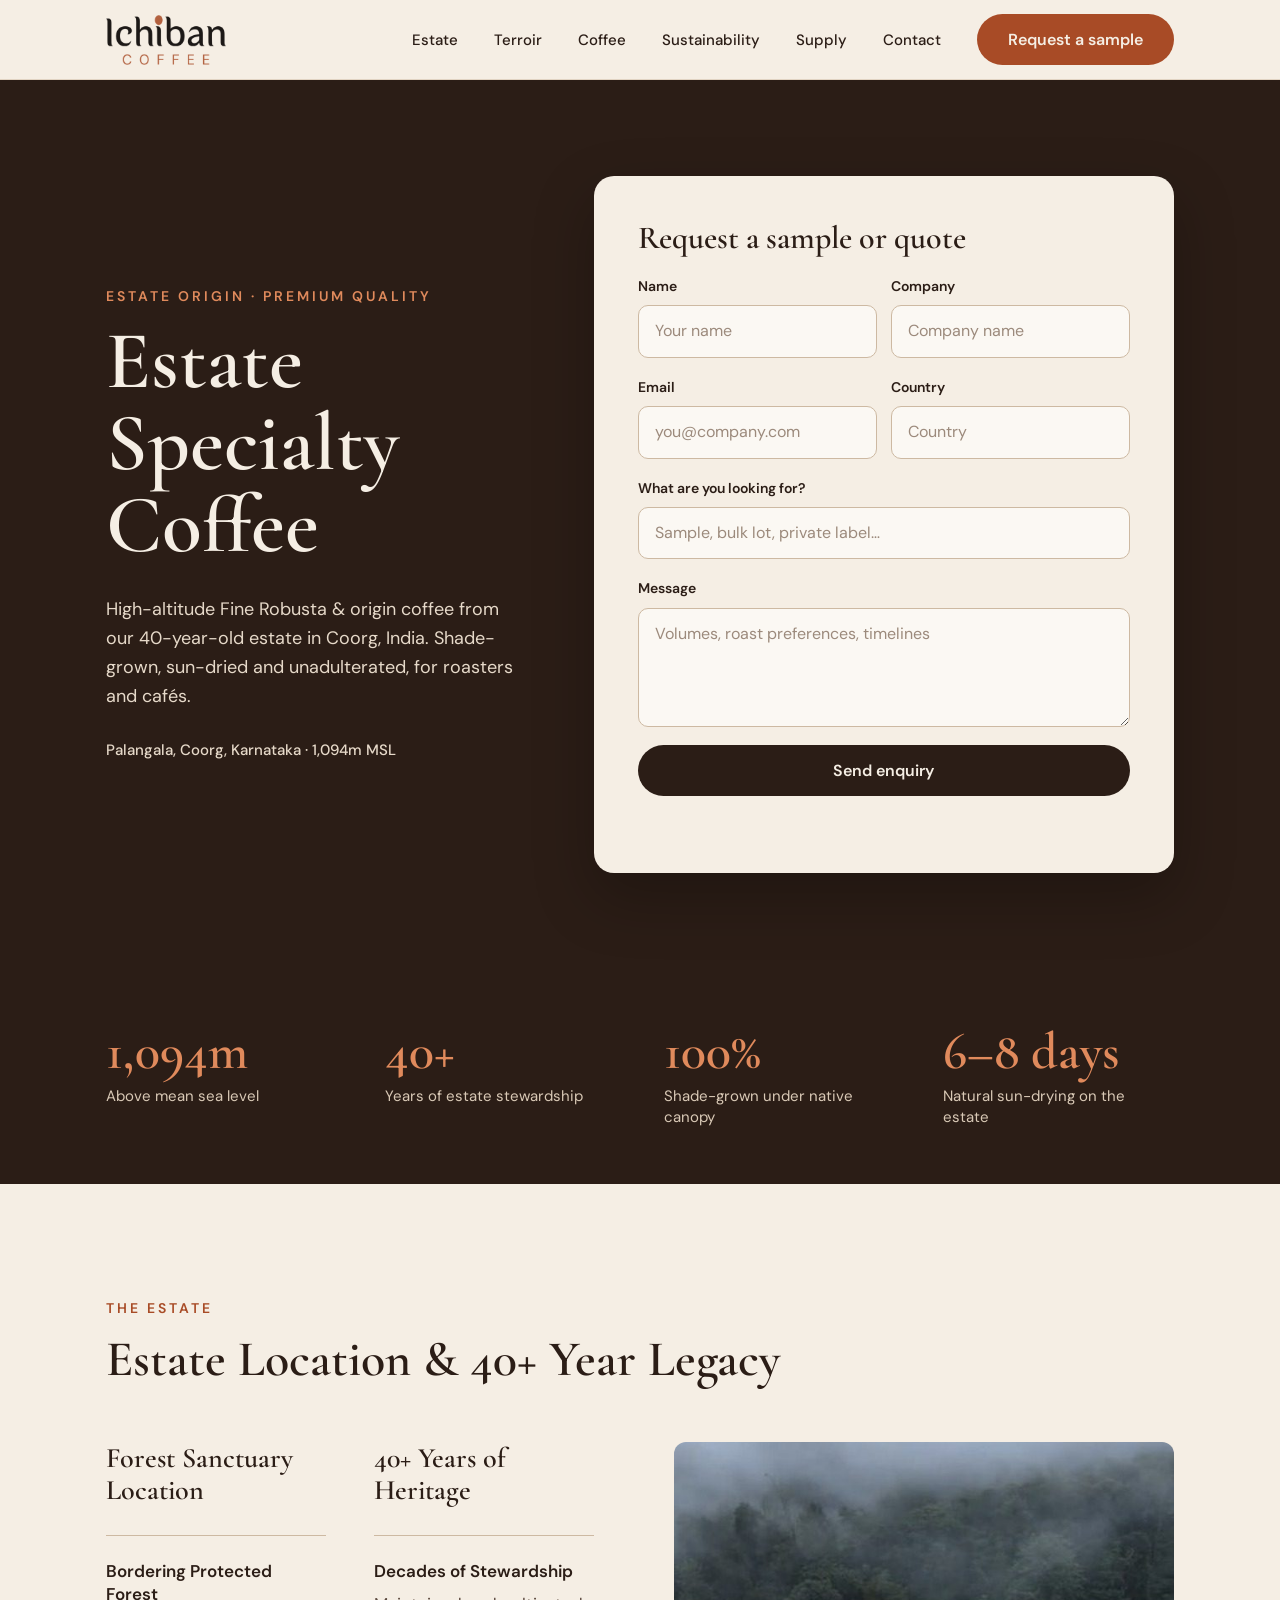
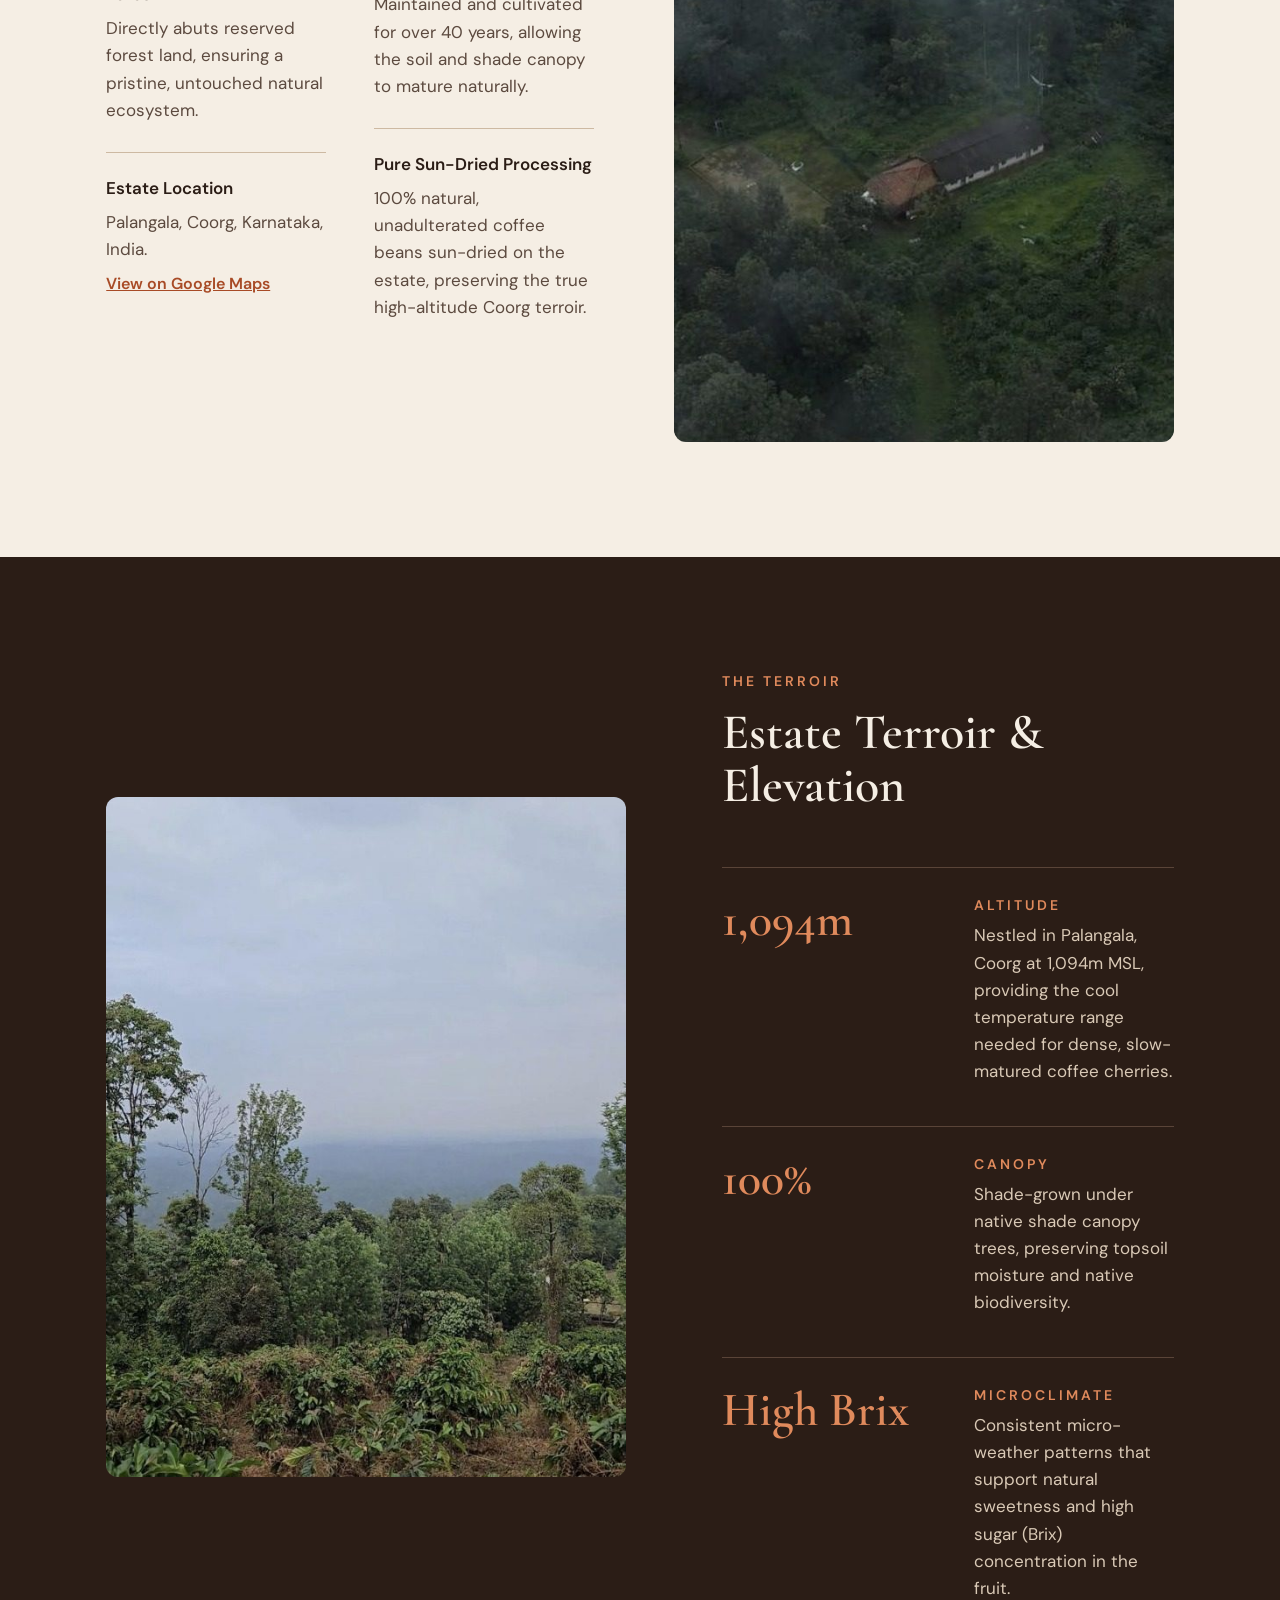
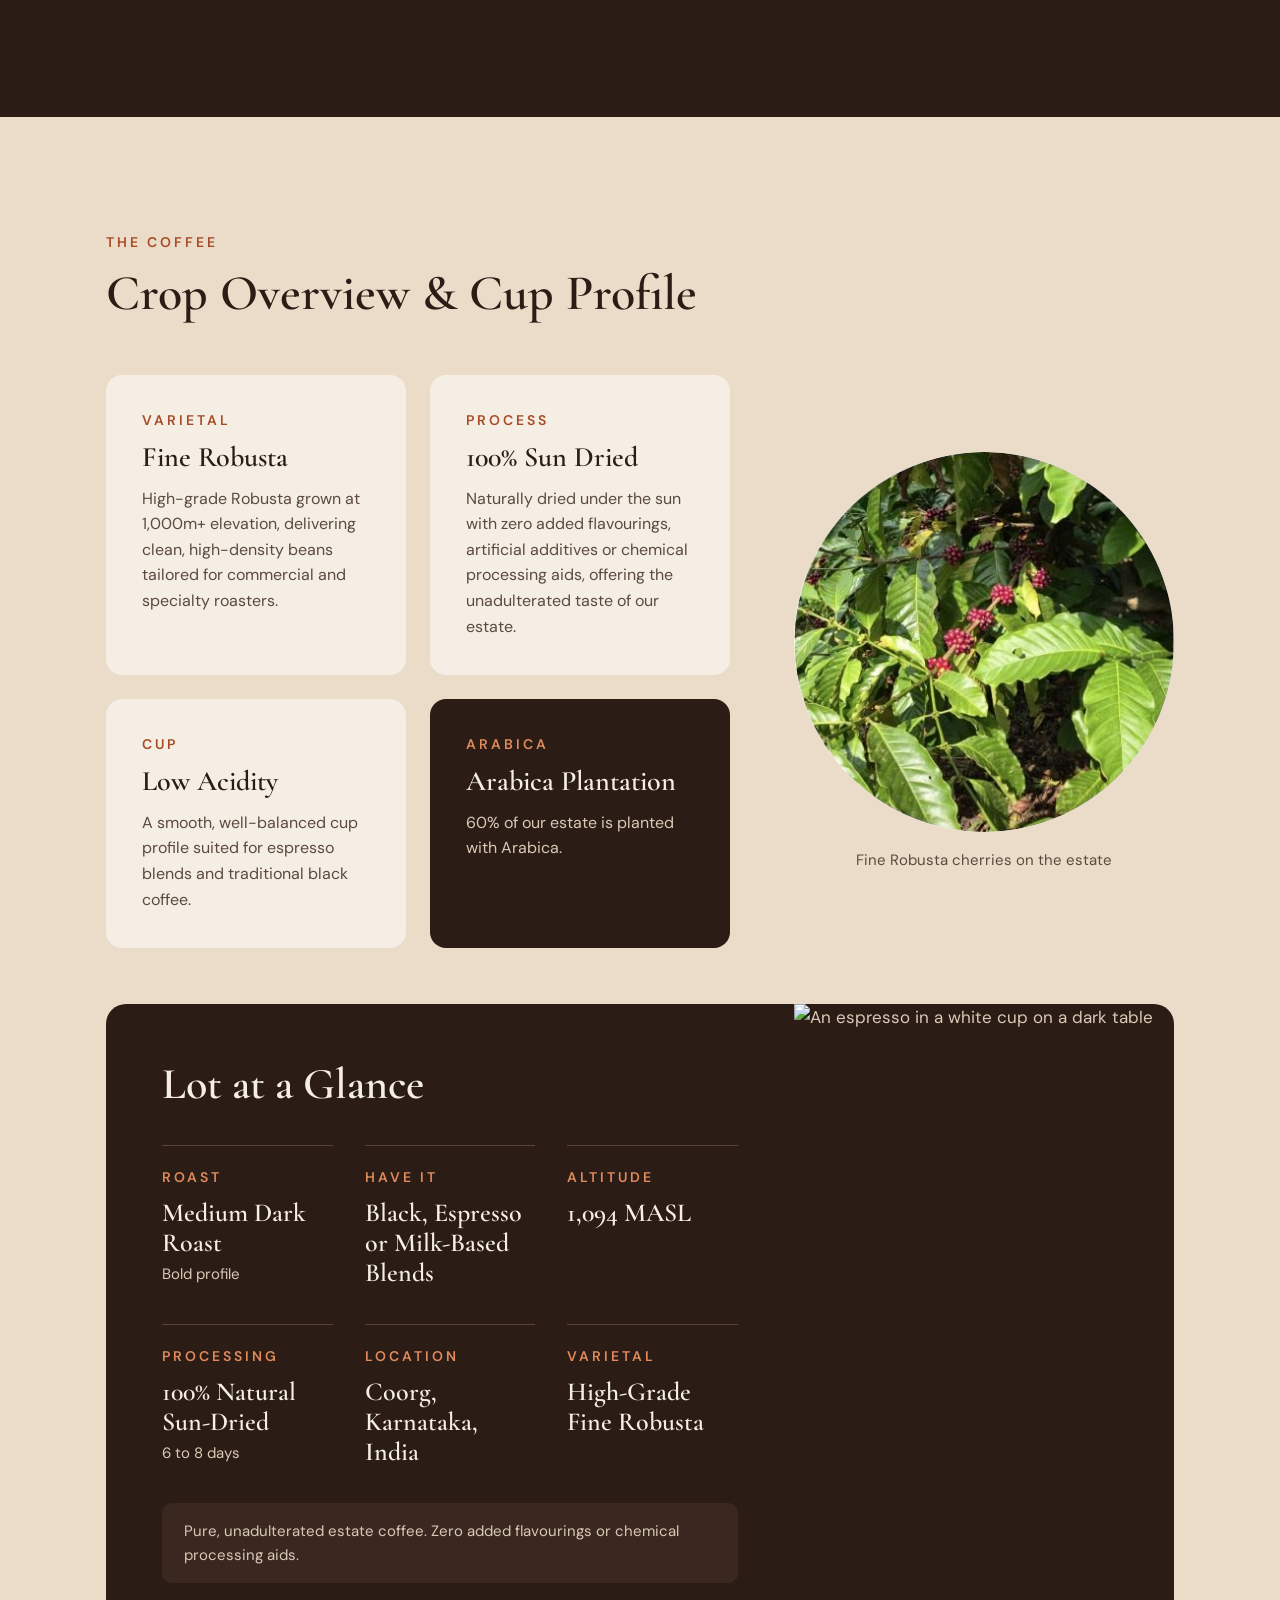
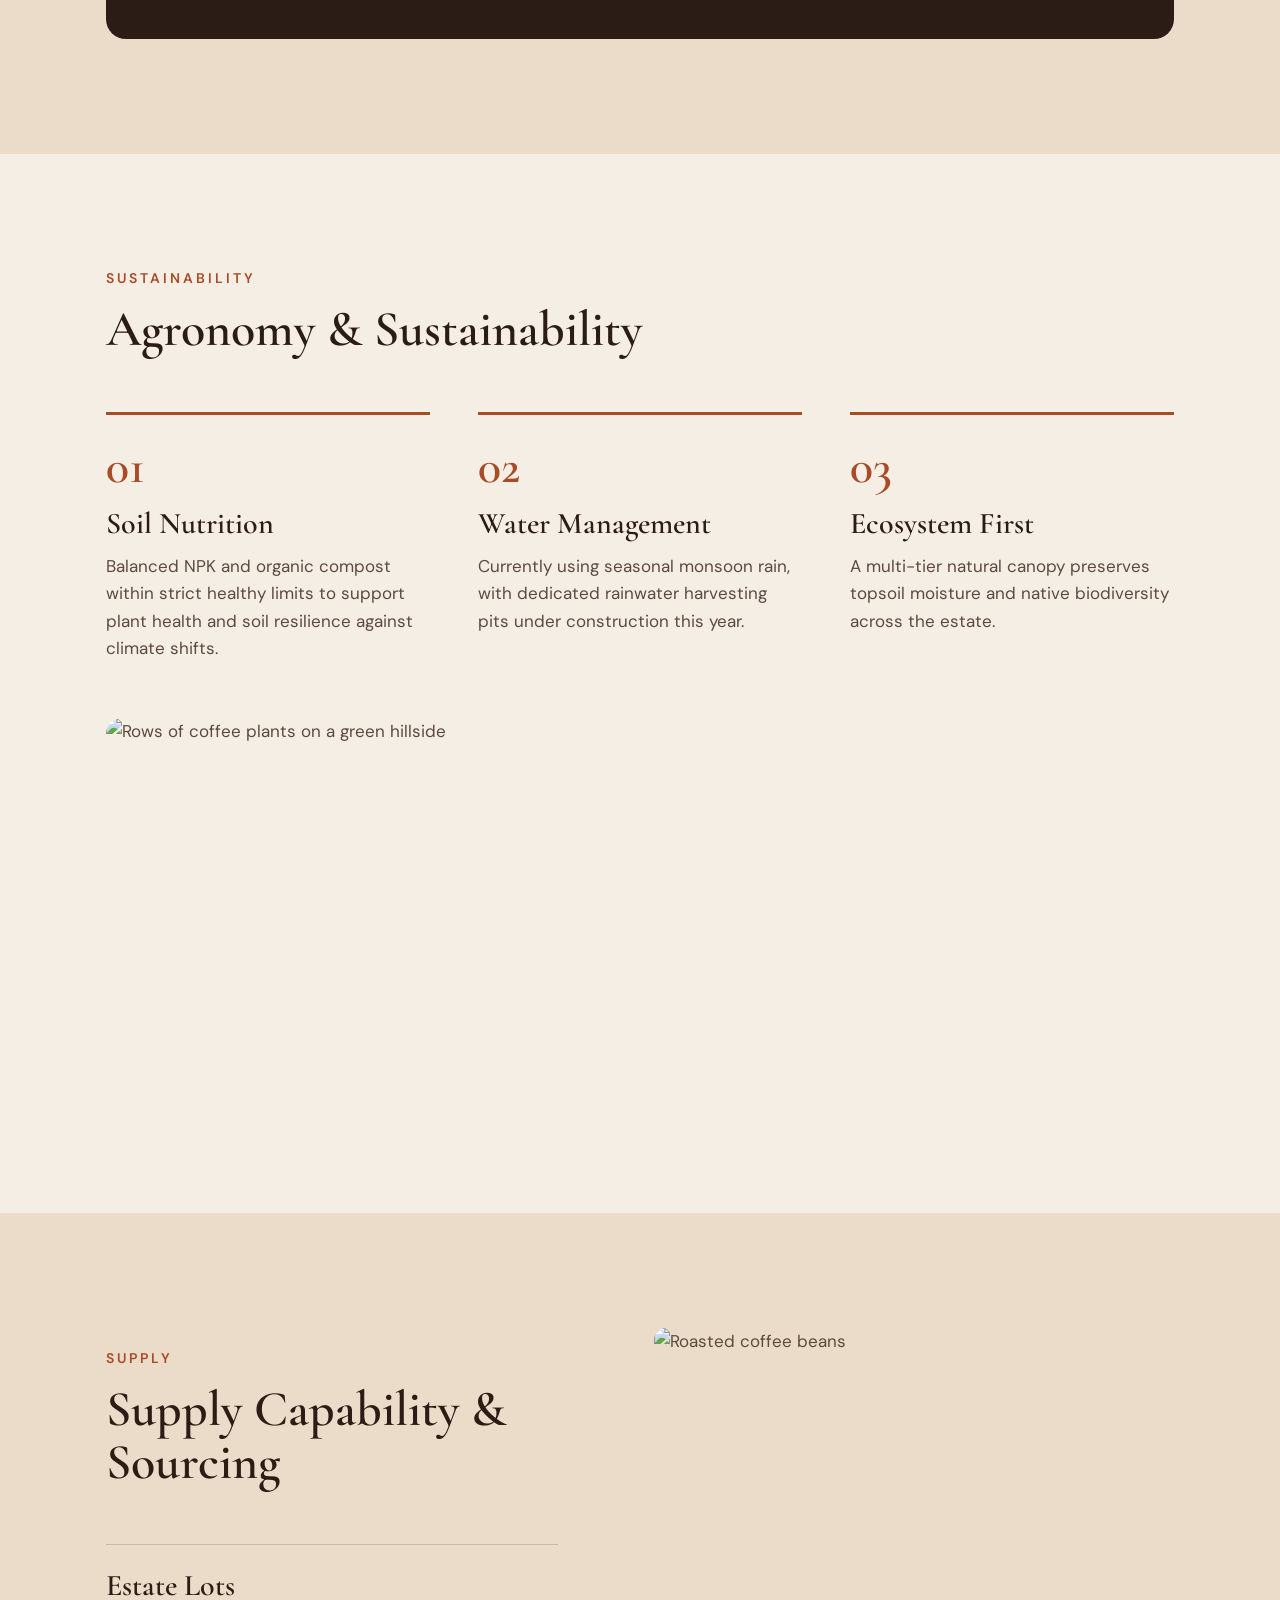
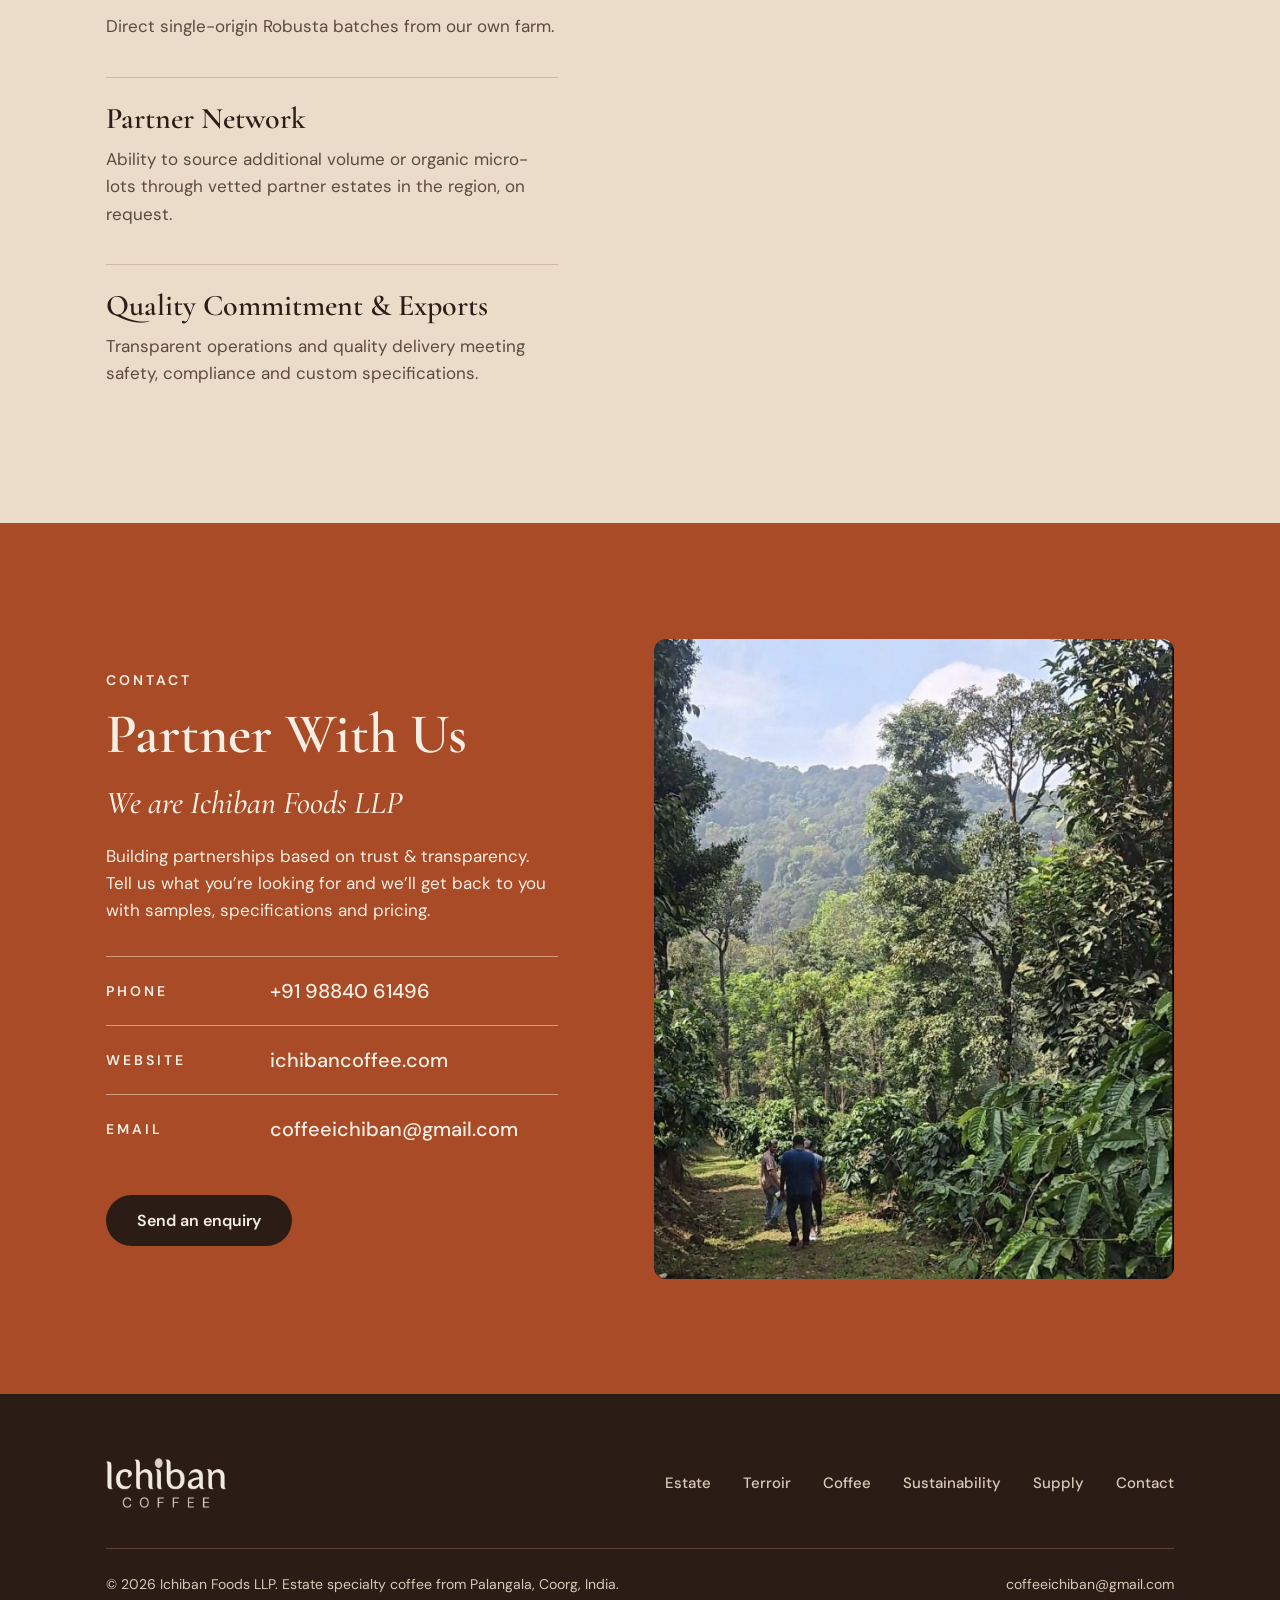
==== commit 7e7175ea: "Wider enquiry form, switch contact email to coffeeichiban@gmail.com Co-Authored-By: Claude Opus 5.5 " ====
--- a/index.html
+++ b/index.html
@@ -20,7 +20,7 @@
 <link href="https://fonts.googleapis.com/css2?family=Cormorant+Garamond:ital,wght@0,600;1,500&family=DM+Sans:wght@400;500;600&display=swap" rel="stylesheet">
 <link rel="stylesheet" href="styles.css">
 <script type="application/ld+json">
-{"@context":"https://schema.org","@type":"Organization","name":"Ichiban Foods LLP","alternateName":"Ichiban Coffee","url":"https://ichibancoffee.com/","logo":"https://ichibancoffee.com/assets/logo-dark.png","email":"brew@ichibancoffee.com","telephone":"+91 98840 61496","address":{"@type":"PostalAddress","addressLocality":"Palangala, Coorg","addressRegion":"Karnataka","addressCountry":"IN"}}
+{"@context":"https://schema.org","@type":"Organization","name":"Ichiban Foods LLP","alternateName":"Ichiban Coffee","url":"https://ichibancoffee.com/","logo":"https://ichibancoffee.com/assets/logo-dark.png","email":"coffeeichiban@gmail.com","telephone":"+91 98840 61496","address":{"@type":"PostalAddress","addressLocality":"Palangala, Coorg","addressRegion":"Karnataka","addressCountry":"IN"}}
 </script>
 </head>
 <body>
@@ -195,7 +195,7 @@
         <dl class="contact__list">
           <div><dt>Phone</dt><dd><a href="tel:+919884061496">+91 98840 61496</a></dd></div>
           <div><dt>Website</dt><dd><a href="https://ichibancoffee.com">ichibancoffee.com</a></dd></div>
-          <div><dt>Email</dt><dd><a href="mailto:brew@ichibancoffee.com">brew@ichibancoffee.com</a></dd></div>
+          <div><dt>Email</dt><dd><a href="mailto:coffeeichiban@gmail.com">coffeeichiban@gmail.com</a></dd></div>
         </dl>
         <a href="#enquiry" class="btn btn--dark">Send an enquiry</a>
       </div>
@@ -214,7 +214,7 @@
     </div>
     <div class="footer__bottom">
       <p>© <span id="year">2026</span> Ichiban Foods LLP. Estate specialty coffee from Palangala, Coorg, India.</p>
-      <a href="mailto:brew@ichibancoffee.com">brew@ichibancoffee.com</a>
+      <a href="mailto:coffeeichiban@gmail.com">coffeeichiban@gmail.com</a>
     </div>
   </div>
 </footer>
--- a/styles.css
+++ b/styles.css
@@ -61,20 +61,20 @@
 .hero {
   background-color: var(--espresso);
   background-image:
-    linear-gradient(90deg, rgba(43,29,22,.92) 0%, rgba(43,29,22,.82) 32%, rgba(43,29,22,.18) 42%, rgba(43,29,22,.1) 60%, rgba(43,29,22,.35) 100%),
+    linear-gradient(90deg, rgba(43,29,22,.94) 0%, rgba(43,29,22,.9) 33%, rgba(43,29,22,.2) 41%, rgba(43,29,22,.08) 55%, rgba(43,29,22,.35) 100%),
     url('https://images.unsplash.com/photo-1636797955936-7e493b8ba922?w=2400&q=80&auto=format&fit=crop');
-  background-size: cover, auto 118%;
-  background-position: center, 100% 2%;
+  background-size: cover, 136% auto;
+  background-position: center, 100% 4%;
   background-repeat: no-repeat;
 }
 .hero__inner { display: flex; align-items: center; justify-content: space-between; gap: 48px; padding-top: 96px; padding-bottom: 96px; min-height: 780px; }
-.hero__text { max-width: 500px; }
+.hero__text { max-width: 420px; }
 .hero__text h1 { margin-bottom: 28px; }
-.hero__lead { font-size: 20px; color: #E6D9C9; margin-bottom: 28px; }
+.hero__lead { font-size: 18px; color: #E6D9C9; margin-bottom: 28px; }
 .hero__meta { font-size: 15px; font-weight: 500; color: #E6D9C9; }
 
 /* Form */
-.form { width: 470px; flex-shrink: 0; background: var(--cream); border-radius: 20px; padding: 40px; display: grid; gap: 18px; box-shadow: 0 24px 60px rgba(0,0,0,.25); }
+.form { width: 580px; flex-shrink: 0; background: var(--cream); border-radius: 20px; padding: 44px; display: grid; gap: 18px; box-shadow: 0 24px 60px rgba(0,0,0,.25); }
 .form__title { font-family: var(--serif); font-weight: 600; font-size: 32px; line-height: 1.15; color: var(--espresso); }
 .form__row { display: grid; grid-template-columns: 1fr 1fr; gap: 14px; }
 .form label { display: grid; gap: 8px; font-size: 14px; font-weight: 600; color: var(--espresso); }
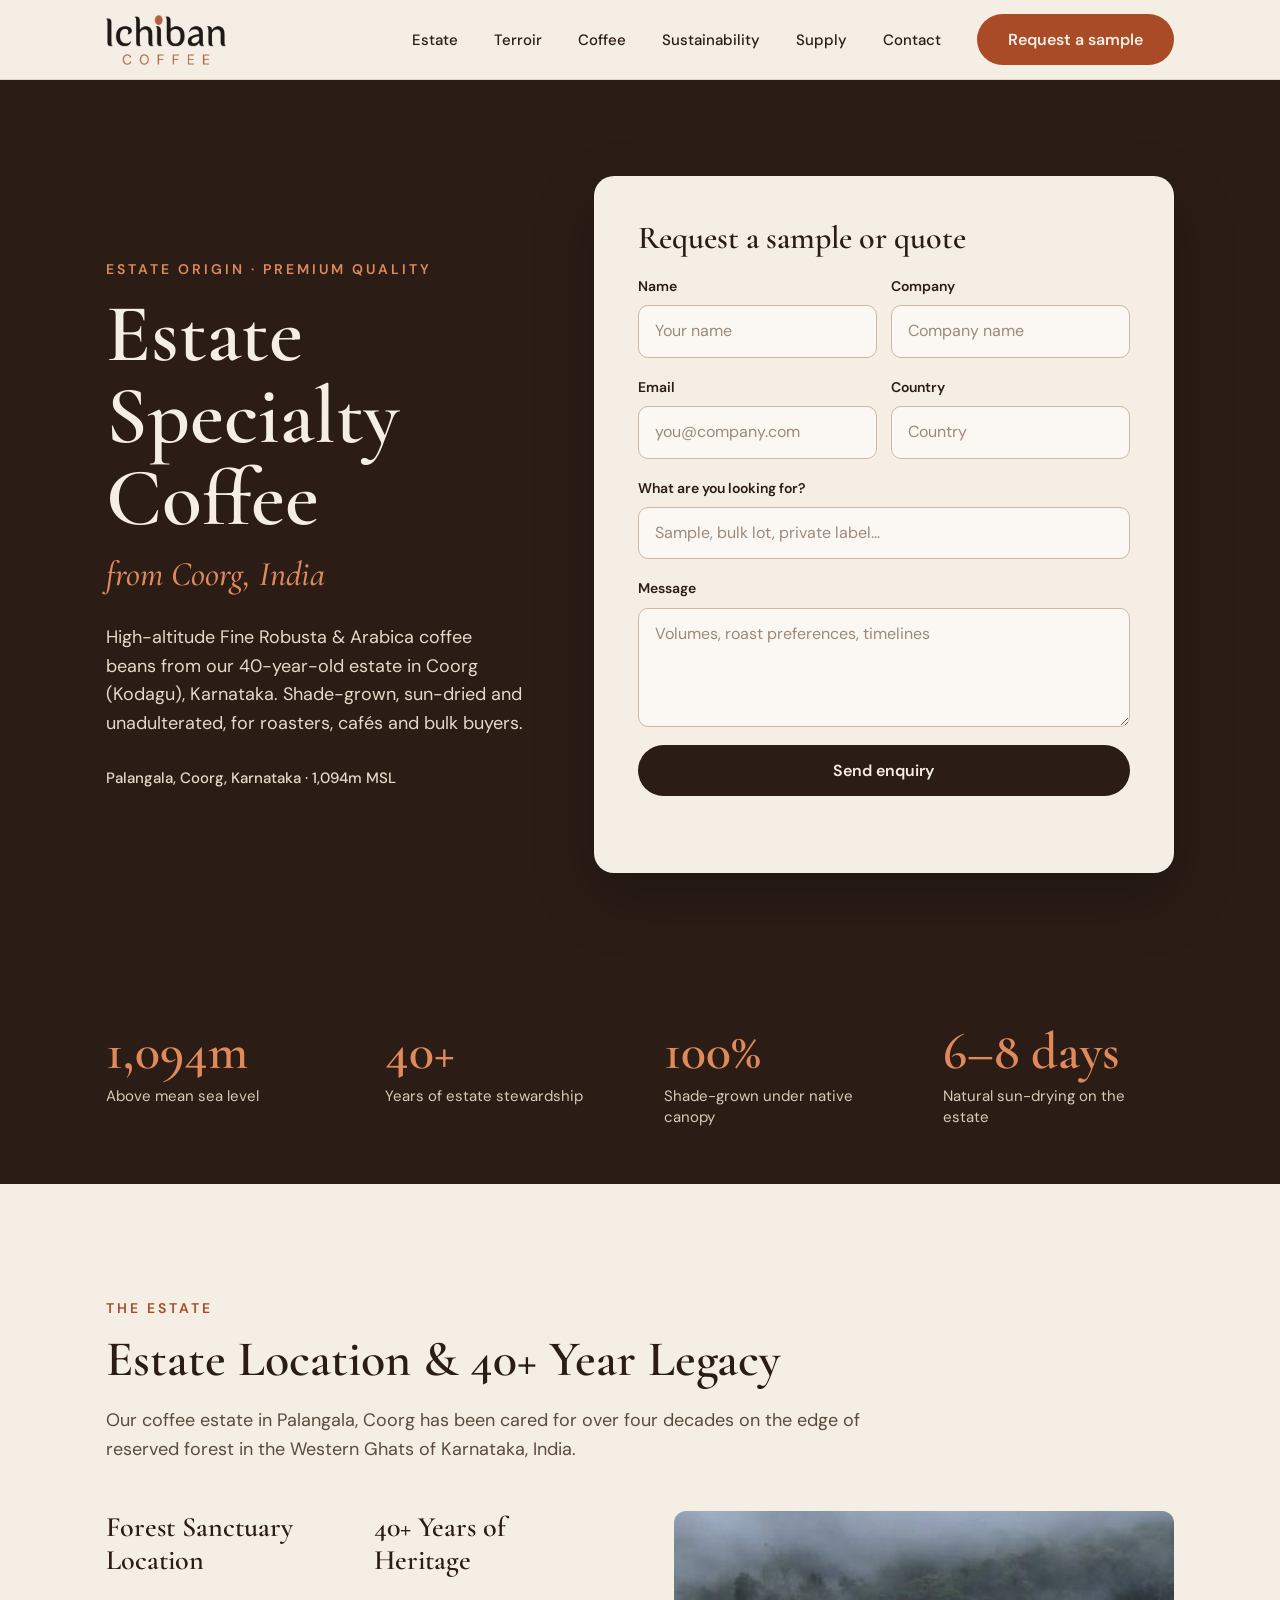
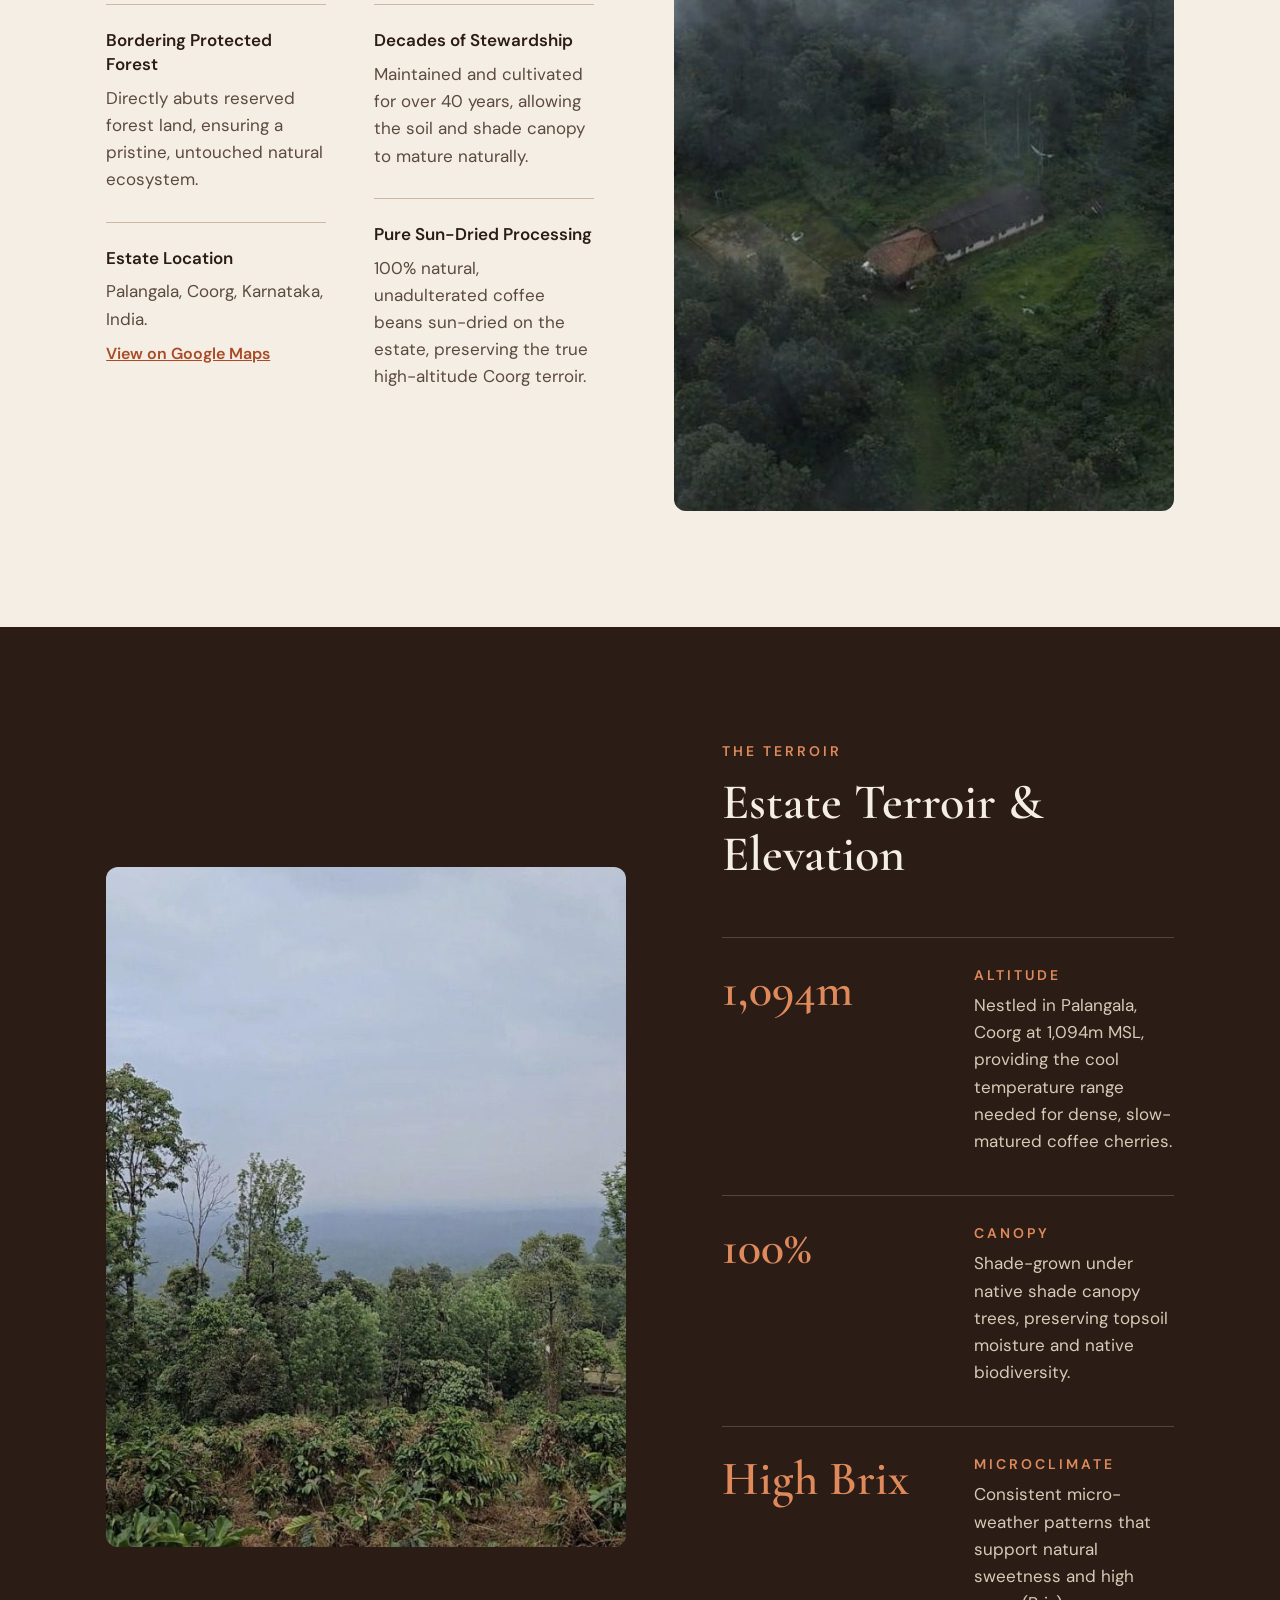
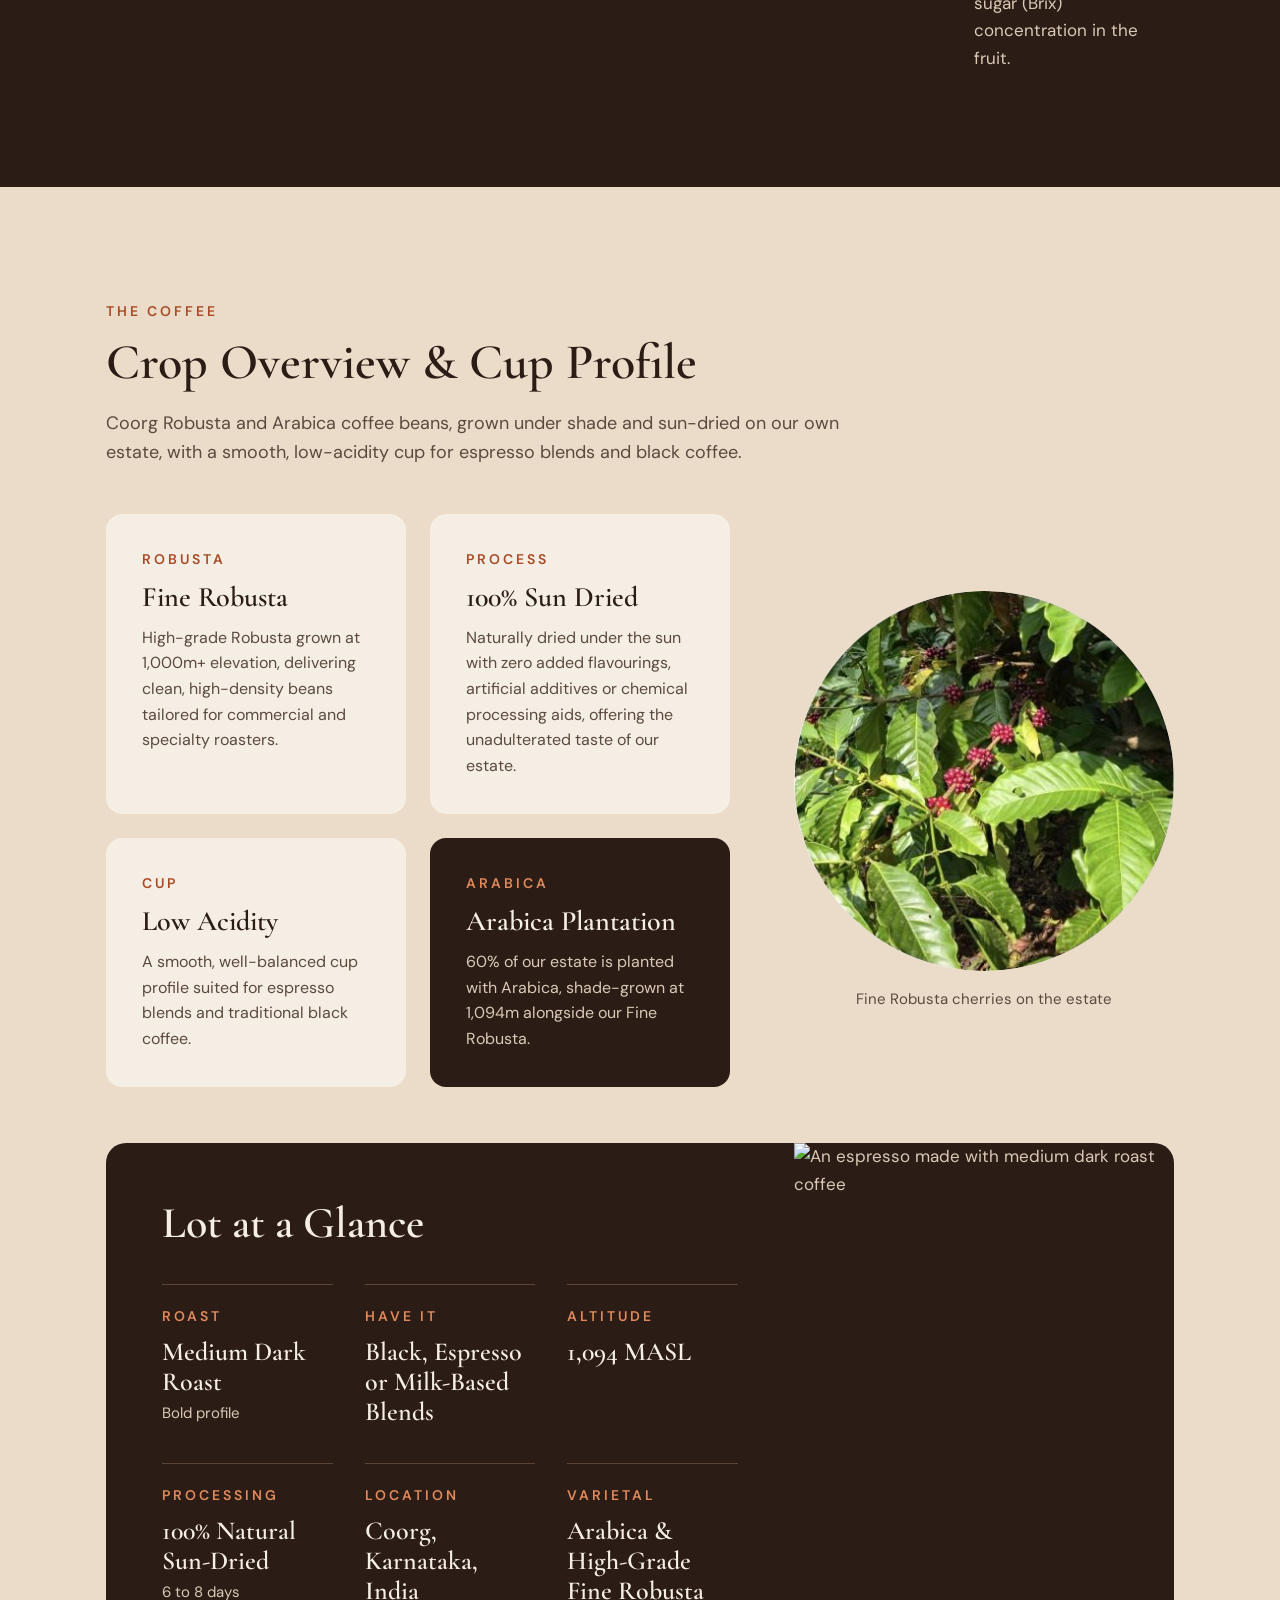
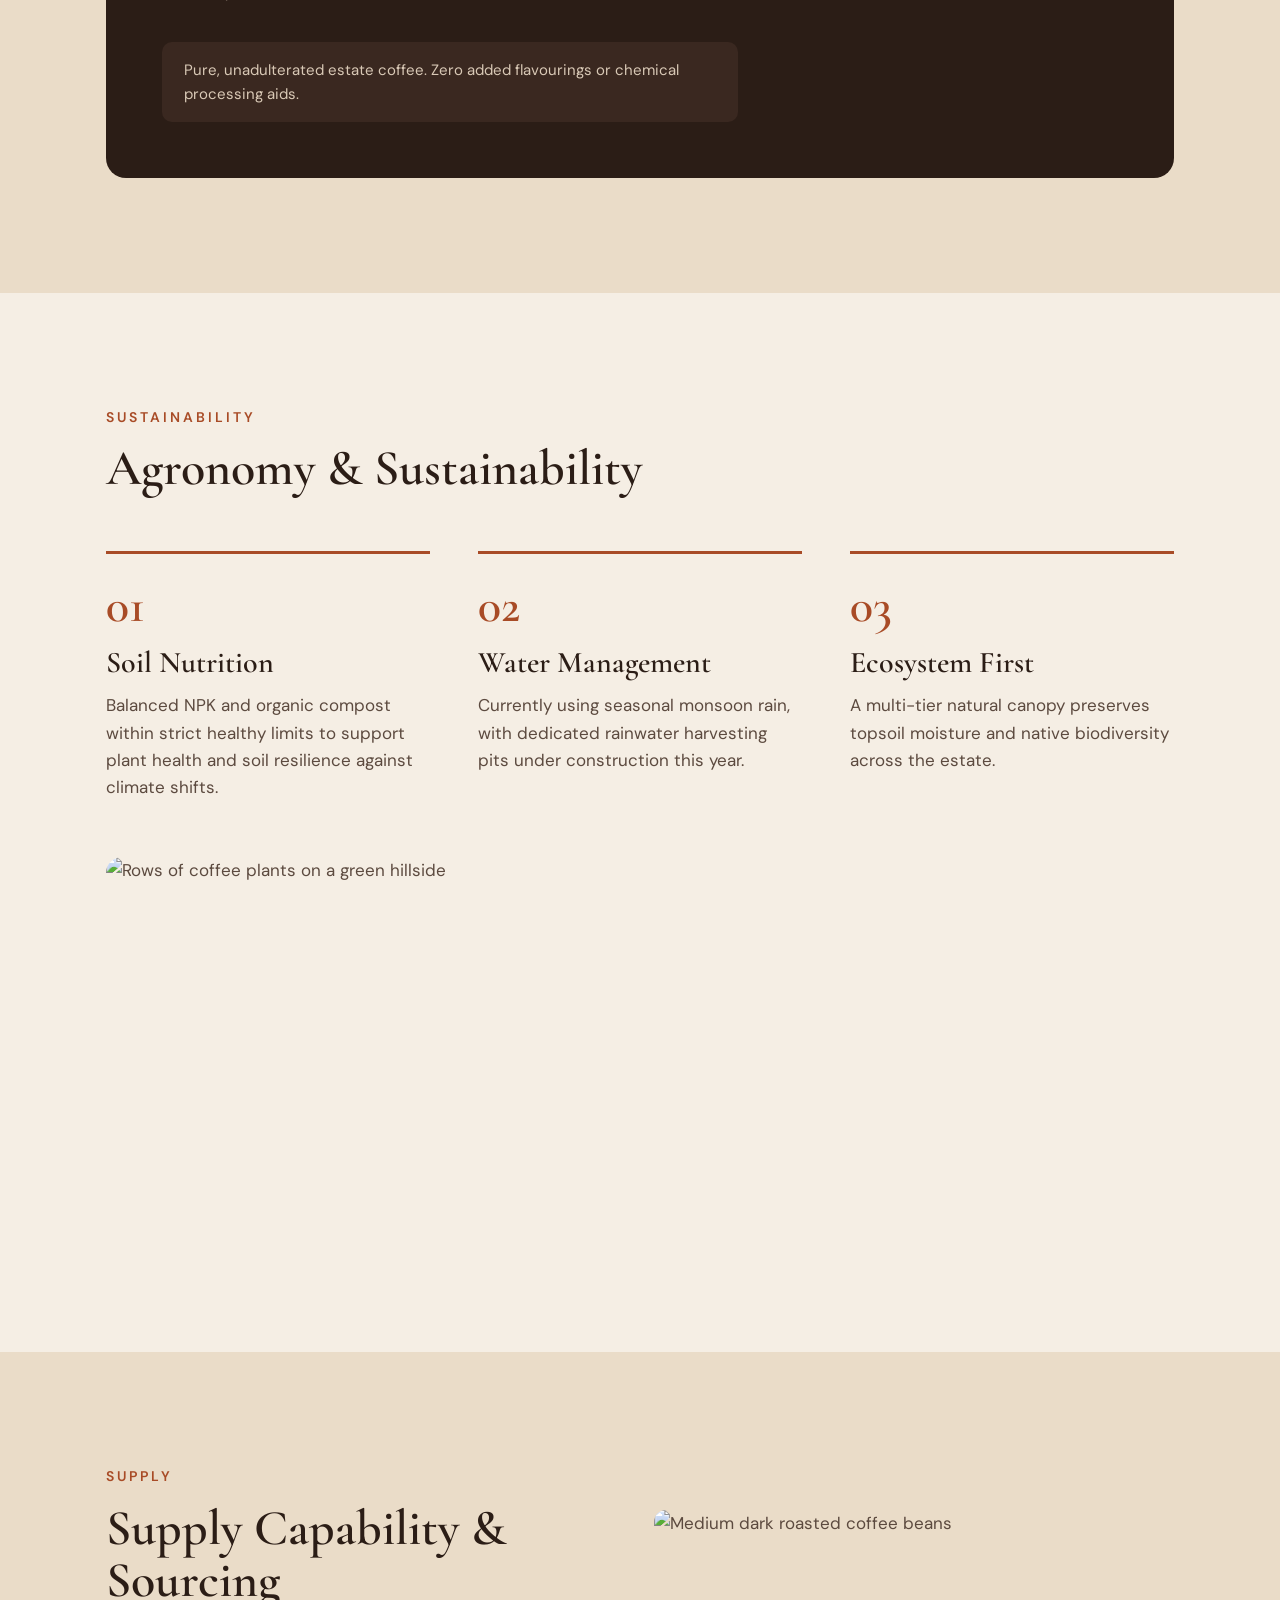
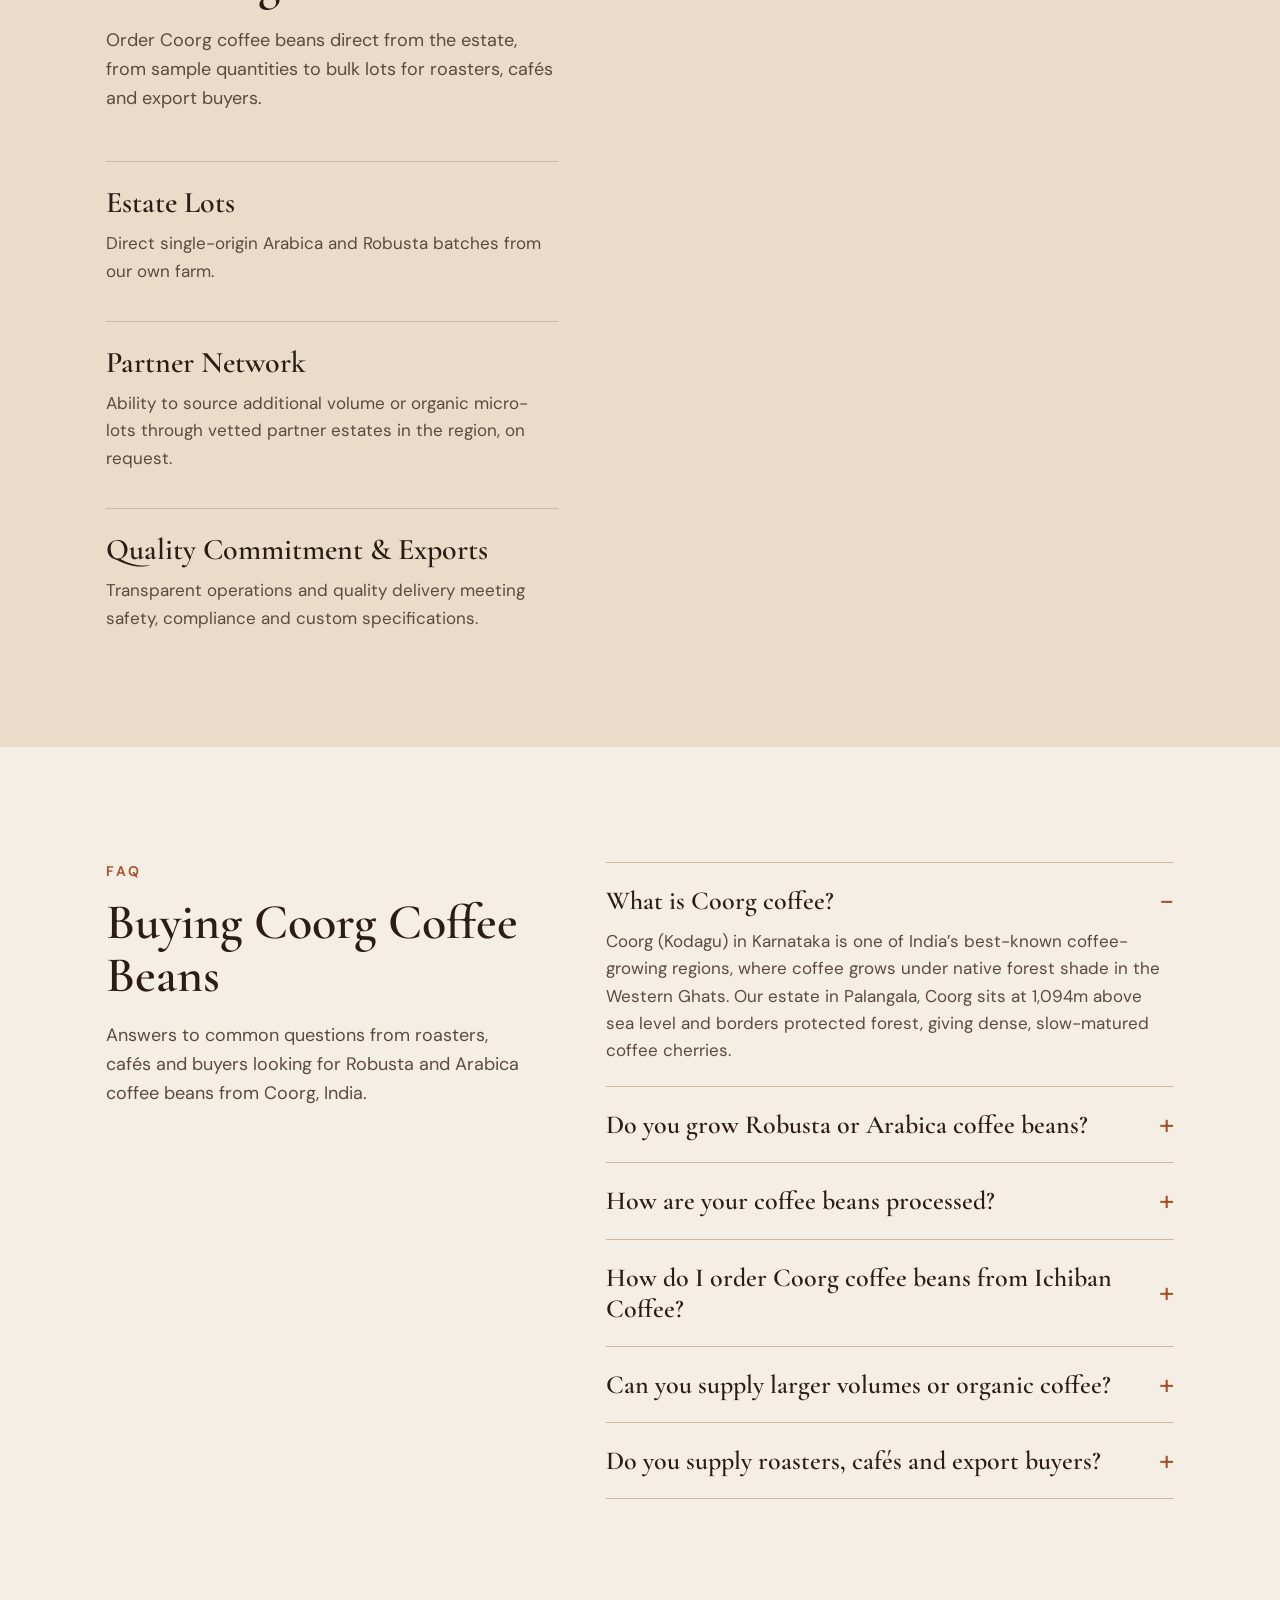
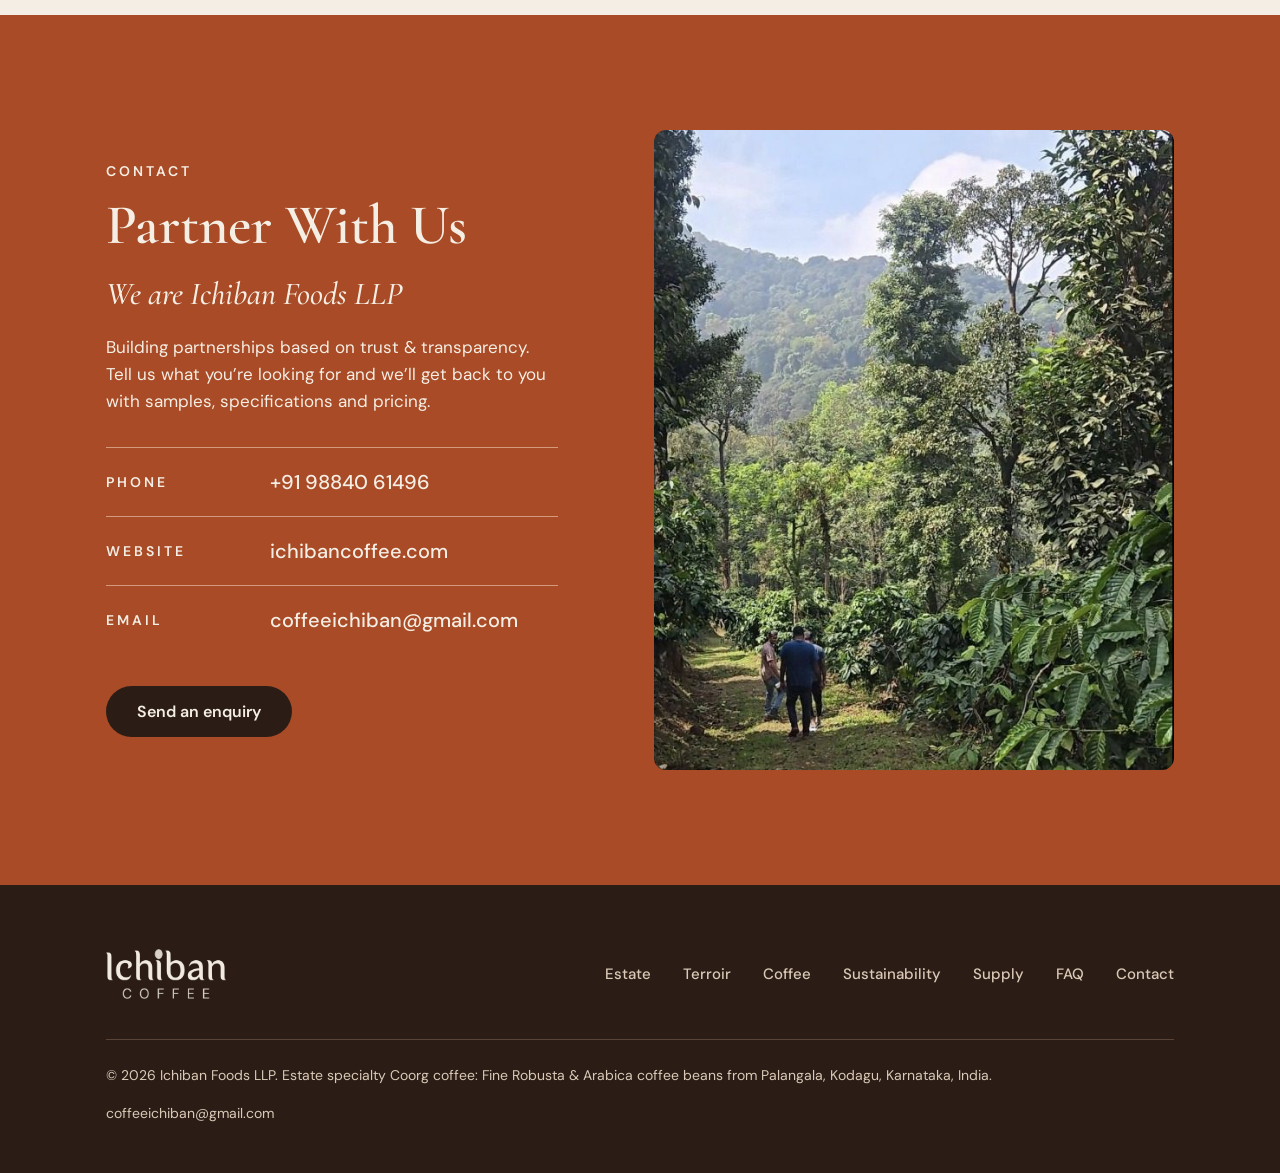
==== commit 47290082: "Go live: SEO update, FAQ, Google tag, Arabica and Robusta wording Co-Authored-By: Claude Opus 5.5 <n" ====
--- a/index.html
+++ b/index.html
@@ -3,24 +3,160 @@
 <head>
 <meta charset="utf-8">
 <meta name="viewport" content="width=device-width, initial-scale=1">
-<title>Ichiban Coffee | Estate Specialty Fine Robusta from Coorg, India</title>
-<meta name="description" content="High-altitude Fine Robusta and origin coffee from our 40-year-old estate in Palangala, Coorg, India. Shade-grown, 100% sun-dried and unadulterated. Request a sample or quote.">
+<title>Coorg Coffee Beans | Estate Robusta &amp; Arabica from Coorg, India | Ichiban Coffee</title>
+<meta name="description" content="Order estate-grown Coorg coffee beans direct from our 40-year-old plantation at 1,094m in Palangala, Kodagu, Karnataka. Shade-grown, 100% sun-dried Fine Robusta and Arabica for roasters, cafés and bulk buyers. Request a sample or quote.">
+<meta name="robots" content="index, follow, max-image-preview:large">
 <link rel="canonical" href="https://ichibancoffee.com/">
+<meta name="geo.region" content="IN-KA">
+<meta name="geo.placename" content="Palangala, Coorg (Kodagu), Karnataka, India">
 <meta property="og:type" content="website">
-<meta property="og:title" content="Ichiban Coffee | Estate Specialty Coffee from Coorg">
-<meta property="og:description" content="Shade-grown, sun-dried Fine Robusta from a 40-year-old estate at 1,094m in Coorg, India.">
+<meta property="og:site_name" content="Ichiban Coffee">
+<meta property="og:locale" content="en_GB">
+<meta property="og:title" content="Coorg Coffee Beans | Estate Robusta &amp; Arabica | Ichiban Coffee">
+<meta property="og:description" content="Shade-grown, sun-dried Fine Robusta and Arabica coffee beans from our 40-year-old estate at 1,094m in Coorg, India. Request a sample or quote.">
 <meta property="og:url" content="https://ichibancoffee.com/">
-<meta property="og:image" content="https://ichibancoffee.com/assets/plantation-walk.jpg">
+<meta property="og:image" content="https://ichibancoffee.com/assets/og-image.jpg">
+<meta property="og:image:width" content="1200">
+<meta property="og:image:height" content="630">
+<meta property="og:image:alt" content="Ichiban Coffee - estate specialty coffee from Coorg, India">
+<meta name="twitter:card" content="summary_large_image">
+<meta name="twitter:title" content="Coorg Coffee Beans | Estate Robusta &amp; Arabica | Ichiban Coffee">
+<meta name="twitter:description" content="Shade-grown, sun-dried Fine Robusta and Arabica from our estate at 1,094m in Coorg, India.">
+<meta name="twitter:image" content="https://ichibancoffee.com/assets/og-image.jpg">
 <meta name="theme-color" content="#2B1D16">
+<!-- Google tag (Google Analytics) -->
+<script async src="https://www.googletagmanager.com/gtm.js?id=GTM-57VBGR65"></script>
+<script>
+  window.dataLayer = window.dataLayer || [];
+  function gtag(){dataLayer.push(arguments);}
+  gtag('js', new Date());
+</script>
 <link rel="icon" type="image/png" sizes="32x32" href="assets/favicon.png">
 <link rel="apple-touch-icon" href="assets/icon-180.png">
 <link rel="preconnect" href="https://fonts.googleapis.com">
 <link rel="preconnect" href="https://fonts.gstatic.com" crossorigin>
 <link rel="preconnect" href="https://images.unsplash.com">
+<link rel="preload" as="image" href="https://images.unsplash.com/photo-1636797955936-7e493b8ba922?w=2400&q=80&auto=format&fit=crop" fetchpriority="high">
 <link href="https://fonts.googleapis.com/css2?family=Cormorant+Garamond:ital,wght@0,600;1,500&family=DM+Sans:wght@400;500;600&display=swap" rel="stylesheet">
 <link rel="stylesheet" href="styles.css">
 <script type="application/ld+json">
-{"@context":"https://schema.org","@type":"Organization","name":"Ichiban Foods LLP","alternateName":"Ichiban Coffee","url":"https://ichibancoffee.com/","logo":"https://ichibancoffee.com/assets/logo-dark.png","email":"coffeeichiban@gmail.com","telephone":"+91 98840 61496","address":{"@type":"PostalAddress","addressLocality":"Palangala, Coorg","addressRegion":"Karnataka","addressCountry":"IN"}}
+{
+ "@context": "https://schema.org",
+ "@graph": [
+  {
+   "@type": "WebSite",
+   "@id": "https://ichibancoffee.com/#website",
+   "url": "https://ichibancoffee.com/",
+   "name": "Ichiban Coffee",
+   "inLanguage": "en-GB",
+   "publisher": {
+    "@id": "https://ichibancoffee.com/#org"
+   }
+  },
+  {
+   "@type": "Organization",
+   "@id": "https://ichibancoffee.com/#org",
+   "name": "Ichiban Foods LLP",
+   "alternateName": "Ichiban Coffee",
+   "url": "https://ichibancoffee.com/",
+   "logo": "https://ichibancoffee.com/assets/logo-dark.png",
+   "image": "https://ichibancoffee.com/assets/og-image.jpg",
+   "email": "coffeeichiban@gmail.com",
+   "telephone": "+91 98840 61496",
+   "description": "Estate specialty coffee producer in Palangala, Coorg (Kodagu), Karnataka, India, growing shade-grown, sun-dried Fine Robusta and Arabica coffee.",
+   "address": {
+    "@type": "PostalAddress",
+    "addressLocality": "Palangala, Coorg",
+    "addressRegion": "Karnataka",
+    "addressCountry": "IN"
+   },
+   "contactPoint": {
+    "@type": "ContactPoint",
+    "contactType": "sales",
+    "email": "coffeeichiban@gmail.com",
+    "telephone": "+91 98840 61496",
+    "availableLanguage": [
+     "English"
+    ]
+   },
+   "knowsAbout": [
+    "Coorg coffee",
+    "Robusta coffee beans",
+    "Arabica coffee beans",
+    "Sun-dried coffee",
+    "Shade-grown coffee"
+   ]
+  },
+  {
+   "@type": "WebPage",
+   "@id": "https://ichibancoffee.com/#webpage",
+   "url": "https://ichibancoffee.com/",
+   "name": "Coorg Coffee Beans | Estate Robusta & Arabica from Coorg, India",
+   "isPartOf": {
+    "@id": "https://ichibancoffee.com/#website"
+   },
+   "about": {
+    "@id": "https://ichibancoffee.com/#org"
+   },
+   "primaryImageOfPage": "https://ichibancoffee.com/assets/og-image.jpg",
+   "inLanguage": "en-GB"
+  },
+  {
+   "@type": "FAQPage",
+   "@id": "https://ichibancoffee.com/#faq",
+   "mainEntity": [
+    {
+     "@type": "Question",
+     "name": "What is Coorg coffee?",
+     "acceptedAnswer": {
+      "@type": "Answer",
+      "text": "Coorg (Kodagu) in Karnataka is one of India’s best-known coffee-growing regions, where coffee grows under native forest shade in the Western Ghats. Our estate in Palangala, Coorg sits at 1,094m above sea level and borders protected forest, giving dense, slow-matured coffee cherries."
+     }
+    },
+    {
+     "@type": "Question",
+     "name": "Do you grow Robusta or Arabica coffee beans?",
+     "acceptedAnswer": {
+      "@type": "Answer",
+      "text": "Both. 60% of our estate is planted with Arabica, and we also grow high-grade Fine Robusta at 1,000m+, with clean, high-density beans for commercial and specialty roasters."
+     }
+    },
+    {
+     "@type": "Question",
+     "name": "How are your coffee beans processed?",
+     "acceptedAnswer": {
+      "@type": "Answer",
+      "text": "Our coffee is 100% natural and sun-dried on the estate for 6 to 8 days, with zero added flavourings, artificial additives or chemical processing aids."
+     }
+    },
+    {
+     "@type": "Question",
+     "name": "How do I order Coorg coffee beans from Ichiban Coffee?",
+     "acceptedAnswer": {
+      "@type": "Answer",
+      "text": "Send us an enquiry through the form on this page, email coffeeichiban@gmail.com or call +91 98840 61496. Tell us the volume, roast preference and timeline, and we’ll come back with samples, specifications and pricing."
+     }
+    },
+    {
+     "@type": "Question",
+     "name": "Can you supply larger volumes or organic coffee?",
+     "acceptedAnswer": {
+      "@type": "Answer",
+      "text": "Yes. Alongside our own single-origin Arabica and Robusta estate lots, we can source additional volume or organic micro-lots through vetted partner estates in the Coorg region, on request."
+     }
+    },
+    {
+     "@type": "Question",
+     "name": "Do you supply roasters, cafés and export buyers?",
+     "acceptedAnswer": {
+      "@type": "Answer",
+      "text": "Yes. We work with commercial and specialty roasters, cafés and bulk buyers, with transparent operations and quality delivery that meets safety, compliance and custom specifications."
+     }
+    }
+   ]
+  }
+ ]
+}
 </script>
 </head>
 <body>
@@ -47,8 +183,8 @@
     <div class="wrap hero__inner">
       <div class="hero__text">
         <p class="eyebrow eyebrow--light">Estate Origin · Premium Quality</p>
-        <h1>Estate Specialty Coffee</h1>
-        <p class="hero__lead">High-altitude Fine Robusta &amp; origin coffee from our 40-year-old estate in Coorg, India. Shade-grown, sun-dried and unadulterated, for roasters and cafés.</p>
+        <h1>Estate Specialty Coffee <span class="h1-sub">from Coorg, India</span></h1>
+        <p class="hero__lead">High-altitude Fine Robusta &amp; Arabica coffee beans from our 40-year-old estate in Coorg (Kodagu), Karnataka. Shade-grown, sun-dried and unadulterated, for roasters, cafés and bulk buyers.</p>
         <p class="hero__meta">Palangala, Coorg, Karnataka · 1,094m MSL</p>
       </div>
 
@@ -88,6 +224,7 @@
     <div class="wrap">
       <p class="eyebrow">The Estate</p>
       <h2 class="h2">Estate Location &amp; 40+ Year Legacy</h2>
+      <p class="intro">Our coffee estate in Palangala, Coorg has been cared for over four decades on the edge of reserved forest in the Western Ghats of Karnataka, India.</p>
       <div class="estate">
         <div class="estate__cols">
           <div>
@@ -101,7 +238,7 @@
             <div class="item"><h4>Pure Sun-Dried Processing</h4><p>100% natural, unadulterated coffee beans sun-dried on the estate, preserving the true high-altitude Coorg terroir.</p></div>
           </div>
         </div>
-        <img class="photo" src="assets/estate-birds-eye.jpg" alt="Aerial view of the estate house surrounded by misty forest in Coorg" width="500" height="600" loading="lazy">
+        <img class="photo" src="assets/estate-birds-eye.jpg" alt="Aerial view of the Ichiban coffee estate house surrounded by misty forest in Palangala, Coorg" width="500" height="600" loading="lazy">
       </div>
     </div>
   </section>
@@ -109,7 +246,7 @@
   <!-- TERROIR -->
   <section class="section section--dark" id="terroir">
     <div class="wrap split">
-      <img class="photo split__img" src="assets/plantation-view.jpg" alt="View over coffee plants and forest from the estate at 1,094m" width="520" height="700" loading="lazy">
+      <img class="photo split__img" src="assets/plantation-view.jpg" alt="Shade-grown coffee plants and forest at 1,094m on our Coorg coffee estate" width="520" height="700" loading="lazy">
       <div>
         <p class="eyebrow eyebrow--light">The Terroir</p>
         <h2 class="h2">Estate Terroir &amp; Elevation</h2>
@@ -125,15 +262,16 @@
     <div class="wrap">
       <p class="eyebrow">The Coffee</p>
       <h2 class="h2">Crop Overview &amp; Cup Profile</h2>
+      <p class="intro">Coorg Robusta and Arabica coffee beans, grown under shade and sun-dried on our own estate, with a smooth, low-acidity cup for espresso blends and black coffee.</p>
       <div class="coffee">
         <div class="cards">
-          <article class="card"><p class="eyebrow">Varietal</p><h3 class="h3">Fine Robusta</h3><p>High-grade Robusta grown at 1,000m+ elevation, delivering clean, high-density beans tailored for commercial and specialty roasters.</p></article>
+          <article class="card"><p class="eyebrow">Robusta</p><h3 class="h3">Fine Robusta</h3><p>High-grade Robusta grown at 1,000m+ elevation, delivering clean, high-density beans tailored for commercial and specialty roasters.</p></article>
           <article class="card"><p class="eyebrow">Process</p><h3 class="h3">100% Sun Dried</h3><p>Naturally dried under the sun with zero added flavourings, artificial additives or chemical processing aids, offering the unadulterated taste of our estate.</p></article>
           <article class="card"><p class="eyebrow">Cup</p><h3 class="h3">Low Acidity</h3><p>A smooth, well-balanced cup profile suited for espresso blends and traditional black coffee.</p></article>
-          <article class="card card--dark"><p class="eyebrow eyebrow--light">Arabica</p><h3 class="h3">Arabica Plantation</h3><p>60% of our estate is planted with Arabica.</p></article>
+          <article class="card card--dark"><p class="eyebrow eyebrow--light">Arabica</p><h3 class="h3">Arabica Plantation</h3><p>60% of our estate is planted with Arabica, shade-grown at 1,094m alongside our Fine Robusta.</p></article>
         </div>
         <figure class="coffee__fig">
-          <img src="assets/fine-robusta.jpg" alt="Ripening Fine Robusta cherries on a branch" width="380" height="380" loading="lazy">
+          <img src="assets/fine-robusta.jpg" alt="Ripening Fine Robusta coffee cherries on a branch at our Coorg estate" width="380" height="380" loading="lazy">
           <figcaption>Fine Robusta cherries on the estate</figcaption>
         </figure>
       </div>
@@ -147,11 +285,11 @@
             <div><dt>Altitude</dt><dd>1,094 MASL</dd></div>
             <div><dt>Processing</dt><dd>100% Natural Sun-Dried<span>6 to 8 days</span></dd></div>
             <div><dt>Location</dt><dd>Coorg, Karnataka, India</dd></div>
-            <div><dt>Varietal</dt><dd>High-Grade Fine Robusta</dd></div>
+            <div><dt>Varietal</dt><dd>Arabica &amp; High-Grade Fine Robusta</dd></div>
           </dl>
           <p class="lot__note">Pure, unadulterated estate coffee. Zero added flavourings or chemical processing aids.</p>
         </div>
-        <img class="lot__img" src="https://images.unsplash.com/photo-1579992357154-faf4bde95b3d?w=900&q=80&auto=format&fit=crop" alt="An espresso in a white cup on a dark table" loading="lazy">
+        <img class="lot__img" src="https://images.unsplash.com/photo-1579992357154-faf4bde95b3d?w=900&q=80&auto=format&fit=crop" alt="An espresso made with medium dark roast coffee" width="380" height="570" loading="lazy">
       </div>
     </div>
   </section>
@@ -166,7 +304,7 @@
         <div class="pillar"><p class="pillar__num">02</p><h3 class="h3">Water Management</h3><p>Currently using seasonal monsoon rain, with dedicated rainwater harvesting pits under construction this year.</p></div>
         <div class="pillar"><p class="pillar__num">03</p><h3 class="h3">Ecosystem First</h3><p>A multi-tier natural canopy preserves topsoil moisture and native biodiversity across the estate.</p></div>
       </div>
-      <img class="photo band" src="https://images.unsplash.com/photo-1762686852371-763b689910b2?w=2000&q=80&auto=format&fit=crop" alt="Rows of coffee plants on a green hillside" loading="lazy">
+      <img class="photo band" src="https://images.unsplash.com/photo-1762686852371-763b689910b2?w=2000&q=80&auto=format&fit=crop" alt="Rows of coffee plants on a green hillside" width="1200" height="380" loading="lazy">
     </div>
   </section>
 
@@ -176,11 +314,49 @@
       <div>
         <p class="eyebrow">Supply</p>
         <h2 class="h2">Supply Capability &amp; Sourcing</h2>
-        <div class="item item--lg"><h3 class="h3">Estate Lots</h3><p>Direct single-origin Robusta batches from our own farm.</p></div>
+        <p class="intro">Order Coorg coffee beans direct from the estate, from sample quantities to bulk lots for roasters, cafés and export buyers.</p>
+        <div class="item item--lg"><h3 class="h3">Estate Lots</h3><p>Direct single-origin Arabica and Robusta batches from our own farm.</p></div>
         <div class="item item--lg"><h3 class="h3">Partner Network</h3><p>Ability to source additional volume or organic micro-lots through vetted partner estates in the region, on request.</p></div>
         <div class="item item--lg"><h3 class="h3">Quality Commitment &amp; Exports</h3><p>Transparent operations and quality delivery meeting safety, compliance and custom specifications.</p></div>
       </div>
-      <img class="photo split__img" src="https://images.unsplash.com/photo-1580933073521-dc49ac0d4e6a?w=1100&q=80&auto=format&fit=crop" alt="Roasted coffee beans" loading="lazy">
+      <img class="photo split__img" src="https://images.unsplash.com/photo-1580933073521-dc49ac0d4e6a?w=1100&q=80&auto=format&fit=crop" alt="Medium dark roasted coffee beans" width="520" height="680" loading="lazy">
+    </div>
+  </section>
+
+  <!-- FAQ -->
+  <section class="section section--cream" id="faq">
+    <div class="wrap faq">
+      <div>
+        <p class="eyebrow">FAQ</p>
+        <h2 class="h2">Buying Coorg Coffee Beans</h2>
+        <p class="intro">Answers to common questions from roasters, cafés and buyers looking for Robusta and Arabica coffee beans from Coorg, India.</p>
+      </div>
+      <div class="faq__list">
+        <details open>
+          <summary><h3>What is Coorg coffee?</h3></summary>
+          <p>Coorg (Kodagu) in Karnataka is one of India’s best-known coffee-growing regions, where coffee grows under native forest shade in the Western Ghats. Our estate in Palangala, Coorg sits at 1,094m above sea level and borders protected forest, giving dense, slow-matured coffee cherries.</p>
+        </details>
+        <details>
+          <summary><h3>Do you grow Robusta or Arabica coffee beans?</h3></summary>
+          <p>Both. 60% of our estate is planted with Arabica, and we also grow high-grade Fine Robusta at 1,000m+, with clean, high-density beans for commercial and specialty roasters.</p>
+        </details>
+        <details>
+          <summary><h3>How are your coffee beans processed?</h3></summary>
+          <p>Our coffee is 100% natural and sun-dried on the estate for 6 to 8 days, with zero added flavourings, artificial additives or chemical processing aids.</p>
+        </details>
+        <details>
+          <summary><h3>How do I order Coorg coffee beans from Ichiban Coffee?</h3></summary>
+          <p>Send us an enquiry through <a href="#enquiry">the form on this page</a>, email <a href="mailto:coffeeichiban@gmail.com">coffeeichiban@gmail.com</a> or call <a href="tel:+919884061496">+91 98840 61496</a>. Tell us the volume, roast preference and timeline, and we’ll come back with samples, specifications and pricing.</p>
+        </details>
+        <details>
+          <summary><h3>Can you supply larger volumes or organic coffee?</h3></summary>
+          <p>Yes. Alongside our own single-origin Arabica and Robusta estate lots, we can source additional volume or organic micro-lots through vetted partner estates in the Coorg region, on request.</p>
+        </details>
+        <details>
+          <summary><h3>Do you supply roasters, cafés and export buyers?</h3></summary>
+          <p>Yes. We work with commercial and specialty roasters, cafés and bulk buyers, with transparent operations and quality delivery that meets safety, compliance and custom specifications.</p>
+        </details>
+      </div>
     </div>
   </section>
 
@@ -199,7 +375,7 @@
         </dl>
         <a href="#enquiry" class="btn btn--dark">Send an enquiry</a>
       </div>
-      <img class="photo split__img" src="assets/plantation-walk.jpg" alt="A walking path through shade-grown coffee on the estate" width="520" height="640" loading="lazy">
+      <img class="photo split__img" src="assets/plantation-walk.jpg" alt="A walking path through shade-grown coffee plants on our estate in Coorg, Karnataka" width="520" height="640" loading="lazy">
     </div>
   </section>
 </main>
@@ -209,11 +385,11 @@
     <div class="footer__top">
       <img src="assets/logo-cream.png" alt="Ichiban Coffee" width="134" height="56" loading="lazy">
       <nav aria-label="Footer">
-        <a href="#estate">Estate</a><a href="#terroir">Terroir</a><a href="#coffee">Coffee</a><a href="#sustainability">Sustainability</a><a href="#supply">Supply</a><a href="#contact">Contact</a>
+        <a href="#estate">Estate</a><a href="#terroir">Terroir</a><a href="#coffee">Coffee</a><a href="#sustainability">Sustainability</a><a href="#supply">Supply</a><a href="#faq">FAQ</a><a href="#contact">Contact</a>
       </nav>
     </div>
     <div class="footer__bottom">
-      <p>© <span id="year">2026</span> Ichiban Foods LLP. Estate specialty coffee from Palangala, Coorg, India.</p>
+      <p>© <span id="year">2026</span> Ichiban Foods LLP. Estate specialty Coorg coffee: Fine Robusta &amp; Arabica coffee beans from Palangala, Kodagu, Karnataka, India.</p>
       <a href="mailto:coffeeichiban@gmail.com">coffeeichiban@gmail.com</a>
     </div>
   </div>
--- a/styles.css
+++ b/styles.css
@@ -228,3 +228,22 @@
   html { scroll-behavior: auto; }
   .btn { transition: none; }
 }
+
+/* SEO additions */
+.h1-sub { display: block; font-size: .42em; line-height: 1.2; margin-top: 14px; color: var(--caramel); font-style: italic; font-weight: 500; }
+.intro { font-size: 18px; max-width: 760px; margin: -36px 0 48px; }
+.section--dark .intro { color: var(--muted-light); }
+.faq { display: grid; grid-template-columns: 420px 1fr; gap: 80px; align-items: start; }
+.faq .h2 { margin-bottom: 20px; }
+.faq .intro { margin: 0; }
+.faq__list details { border-top: 1px solid var(--line); padding: 22px 0; }
+.faq__list details:last-child { border-bottom: 1px solid var(--line); }
+.faq__list summary { cursor: pointer; list-style: none; display: flex; justify-content: space-between; gap: 24px; align-items: center; }
+.faq__list summary::-webkit-details-marker { display: none; }
+.faq__list summary::after { content: '+'; font-size: 28px; color: var(--rust); line-height: 1; flex-shrink: 0; }
+.faq__list details[open] summary::after { content: '−'; }
+.faq__list h3 { font-family: var(--serif); font-weight: 600; font-size: 26px; line-height: 1.2; color: var(--espresso); margin: 0; }
+.faq__list p { margin-top: 12px; max-width: 720px; }
+.faq__list a { color: var(--rust); font-weight: 600; }
+@media (max-width: 1180px) { .faq { grid-template-columns: 1fr; gap: 32px; } }
+@media (max-width: 680px) { .intro { font-size: 16px; margin: -20px 0 32px; } .faq__list h3 { font-size: 22px; } }
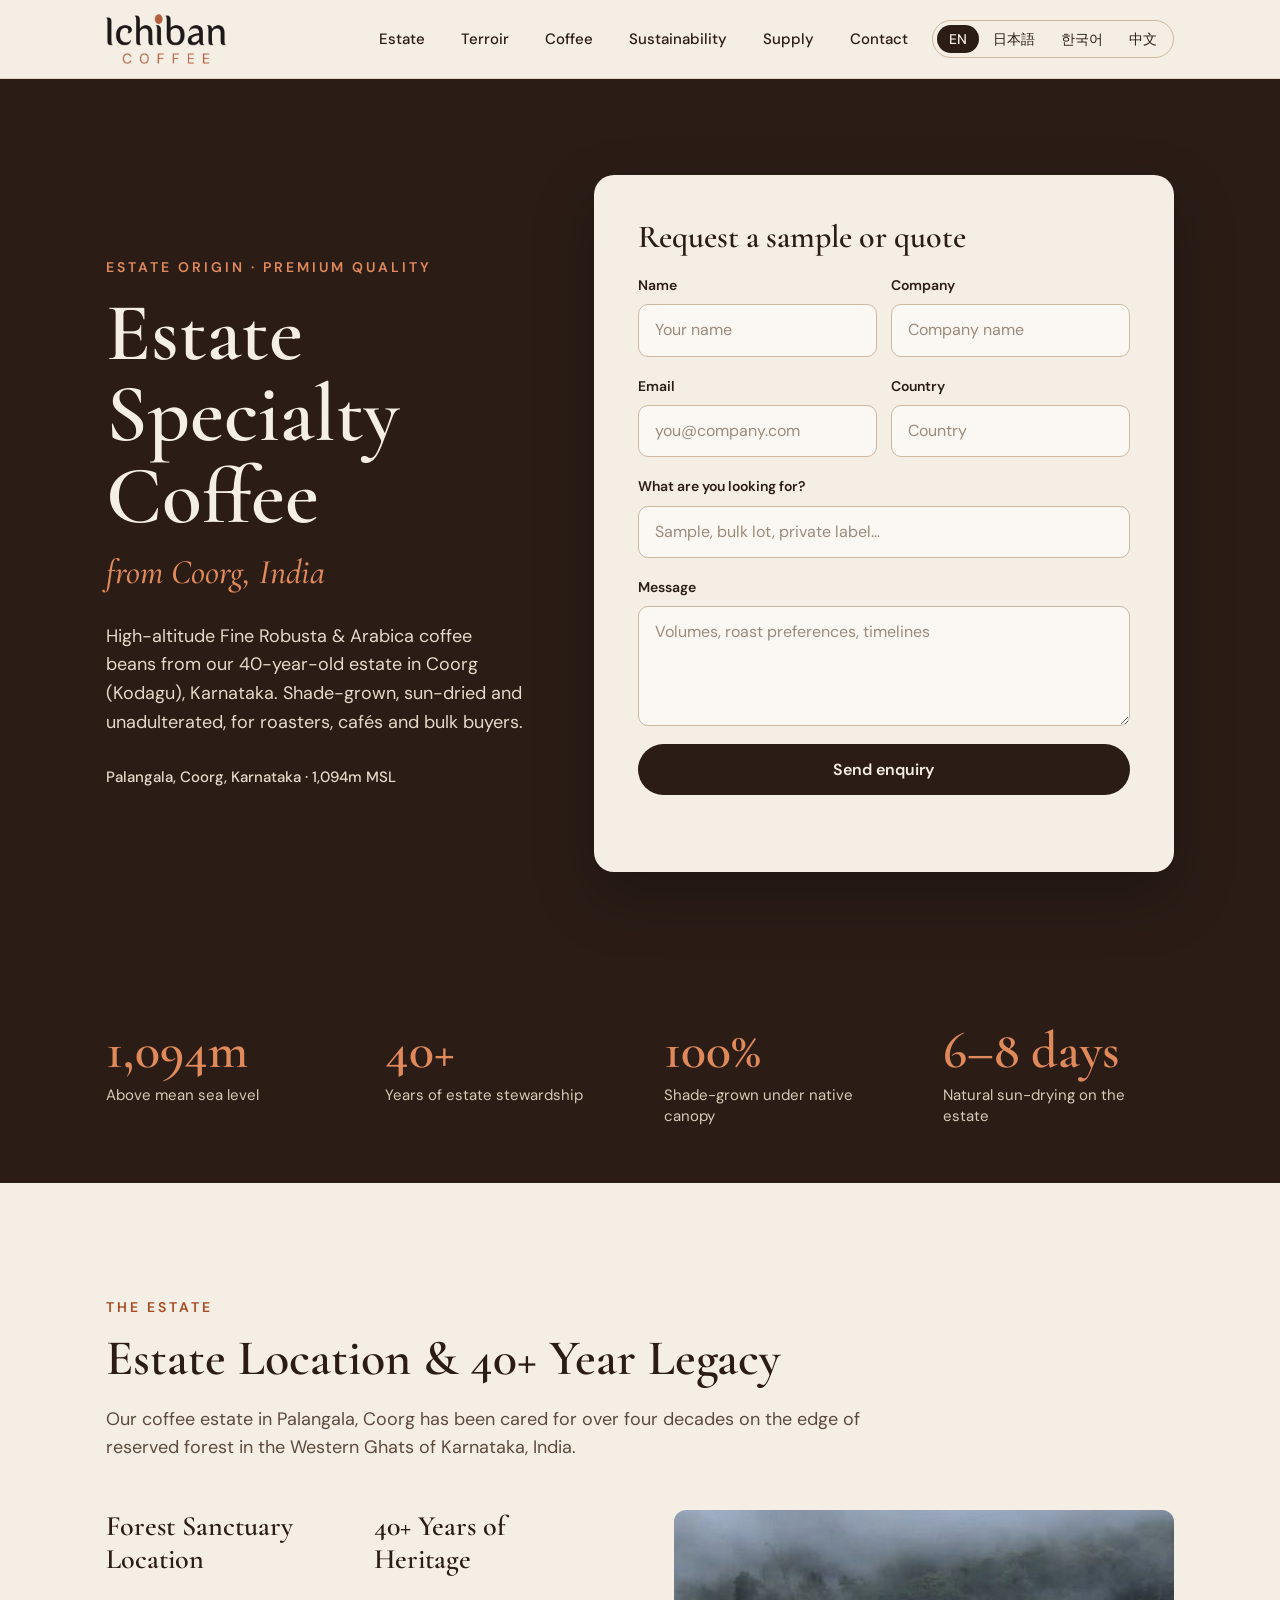
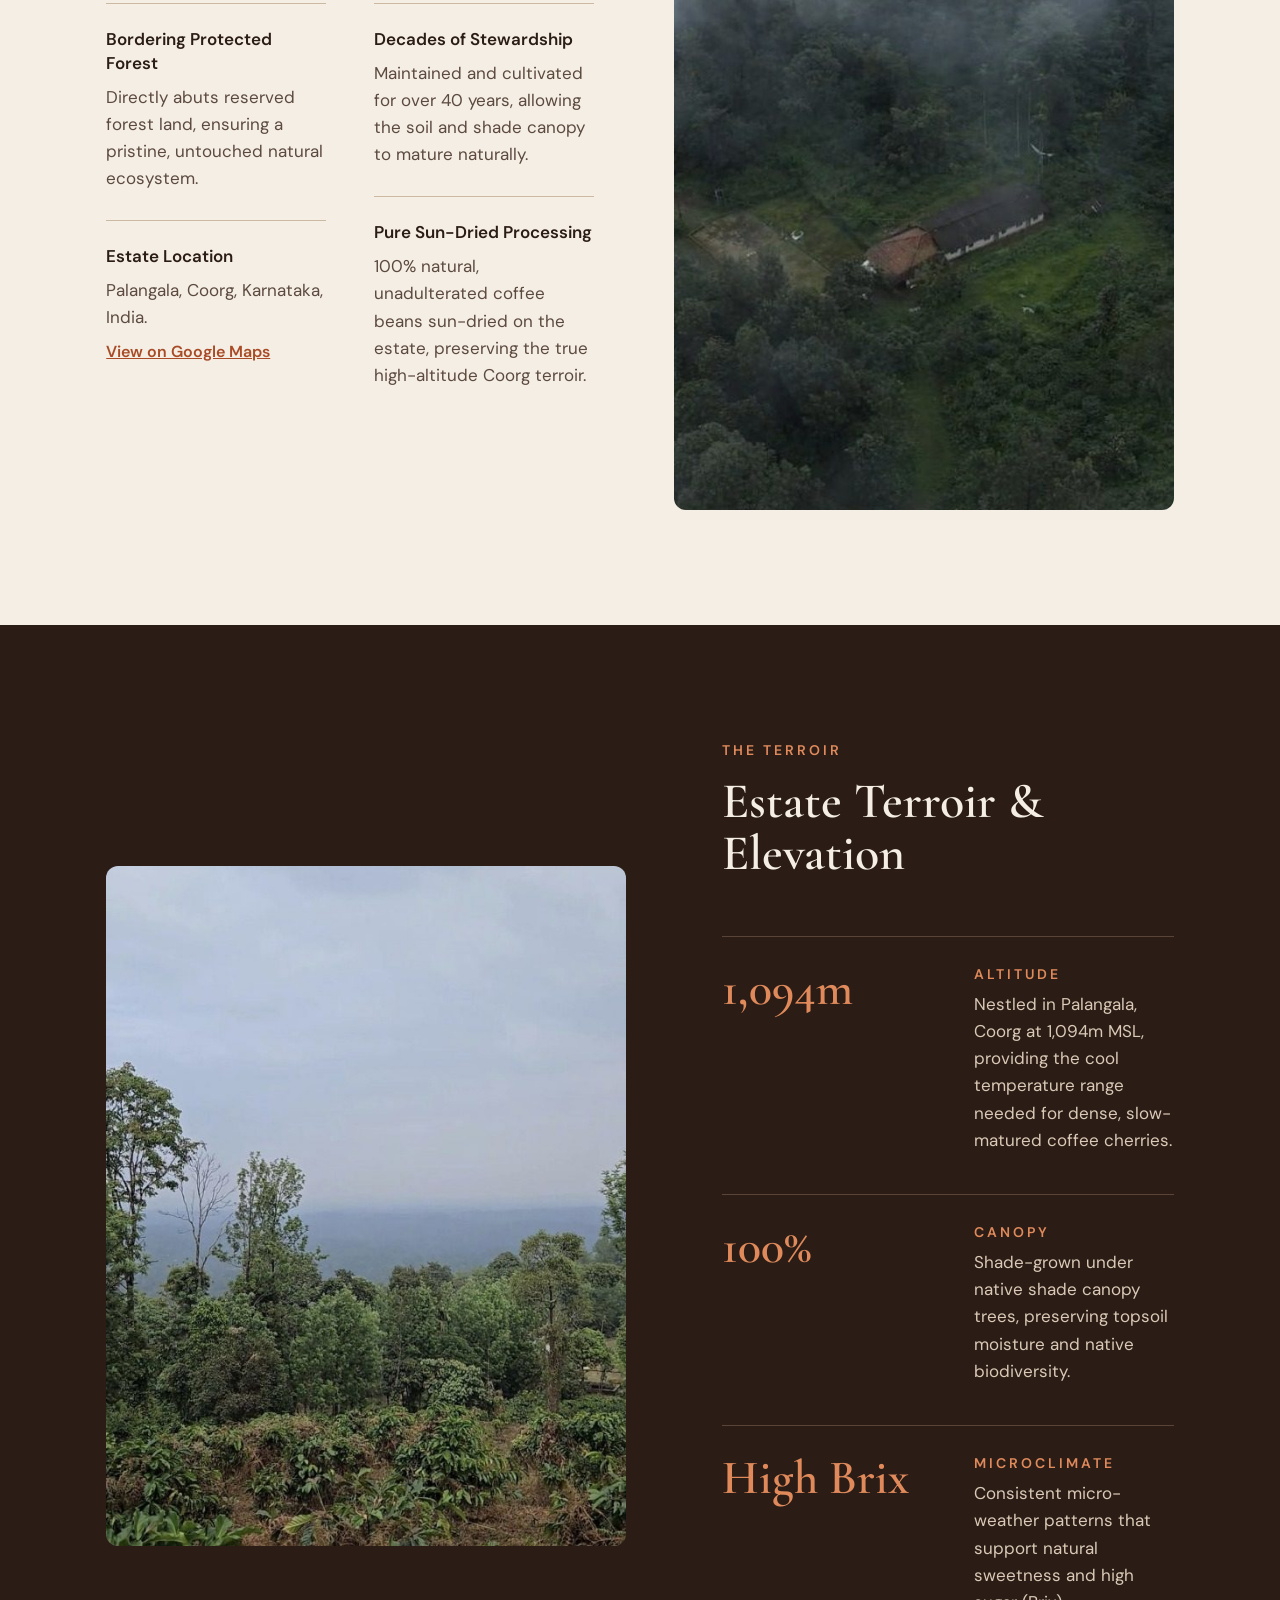
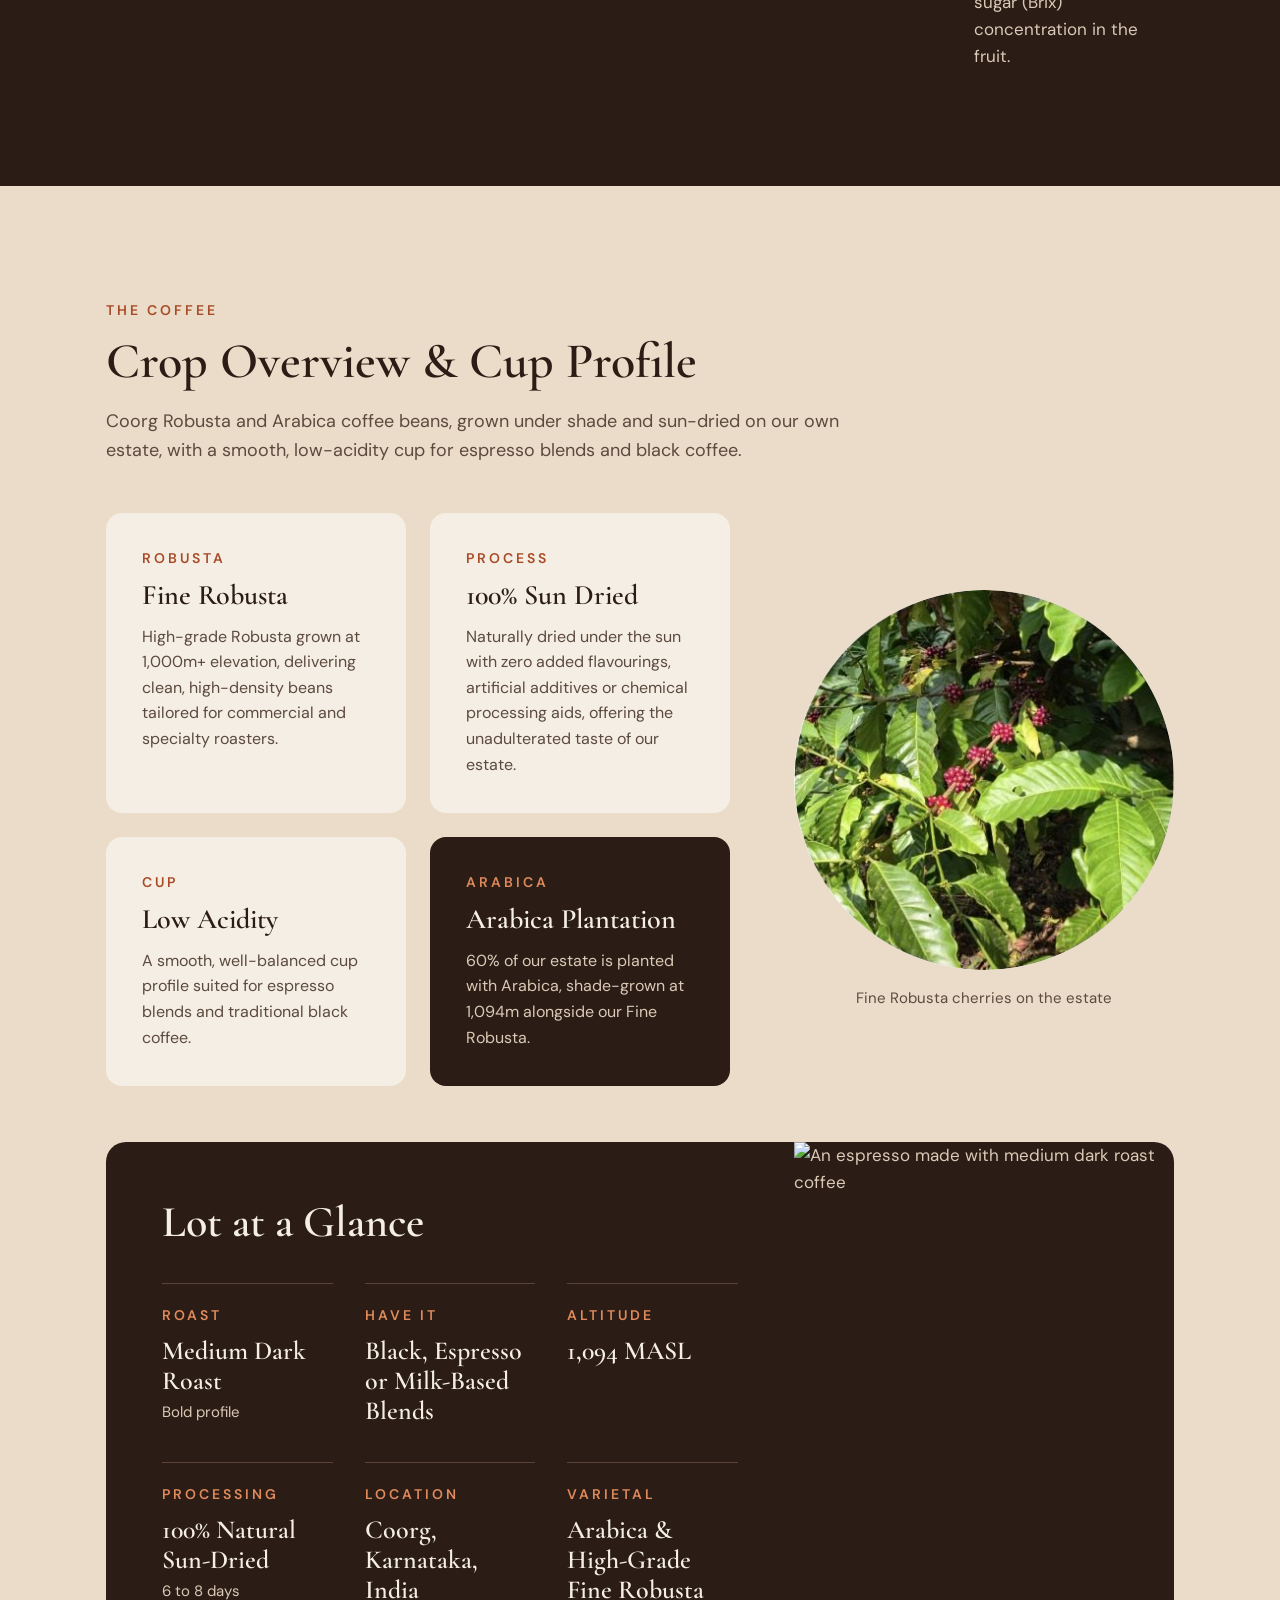
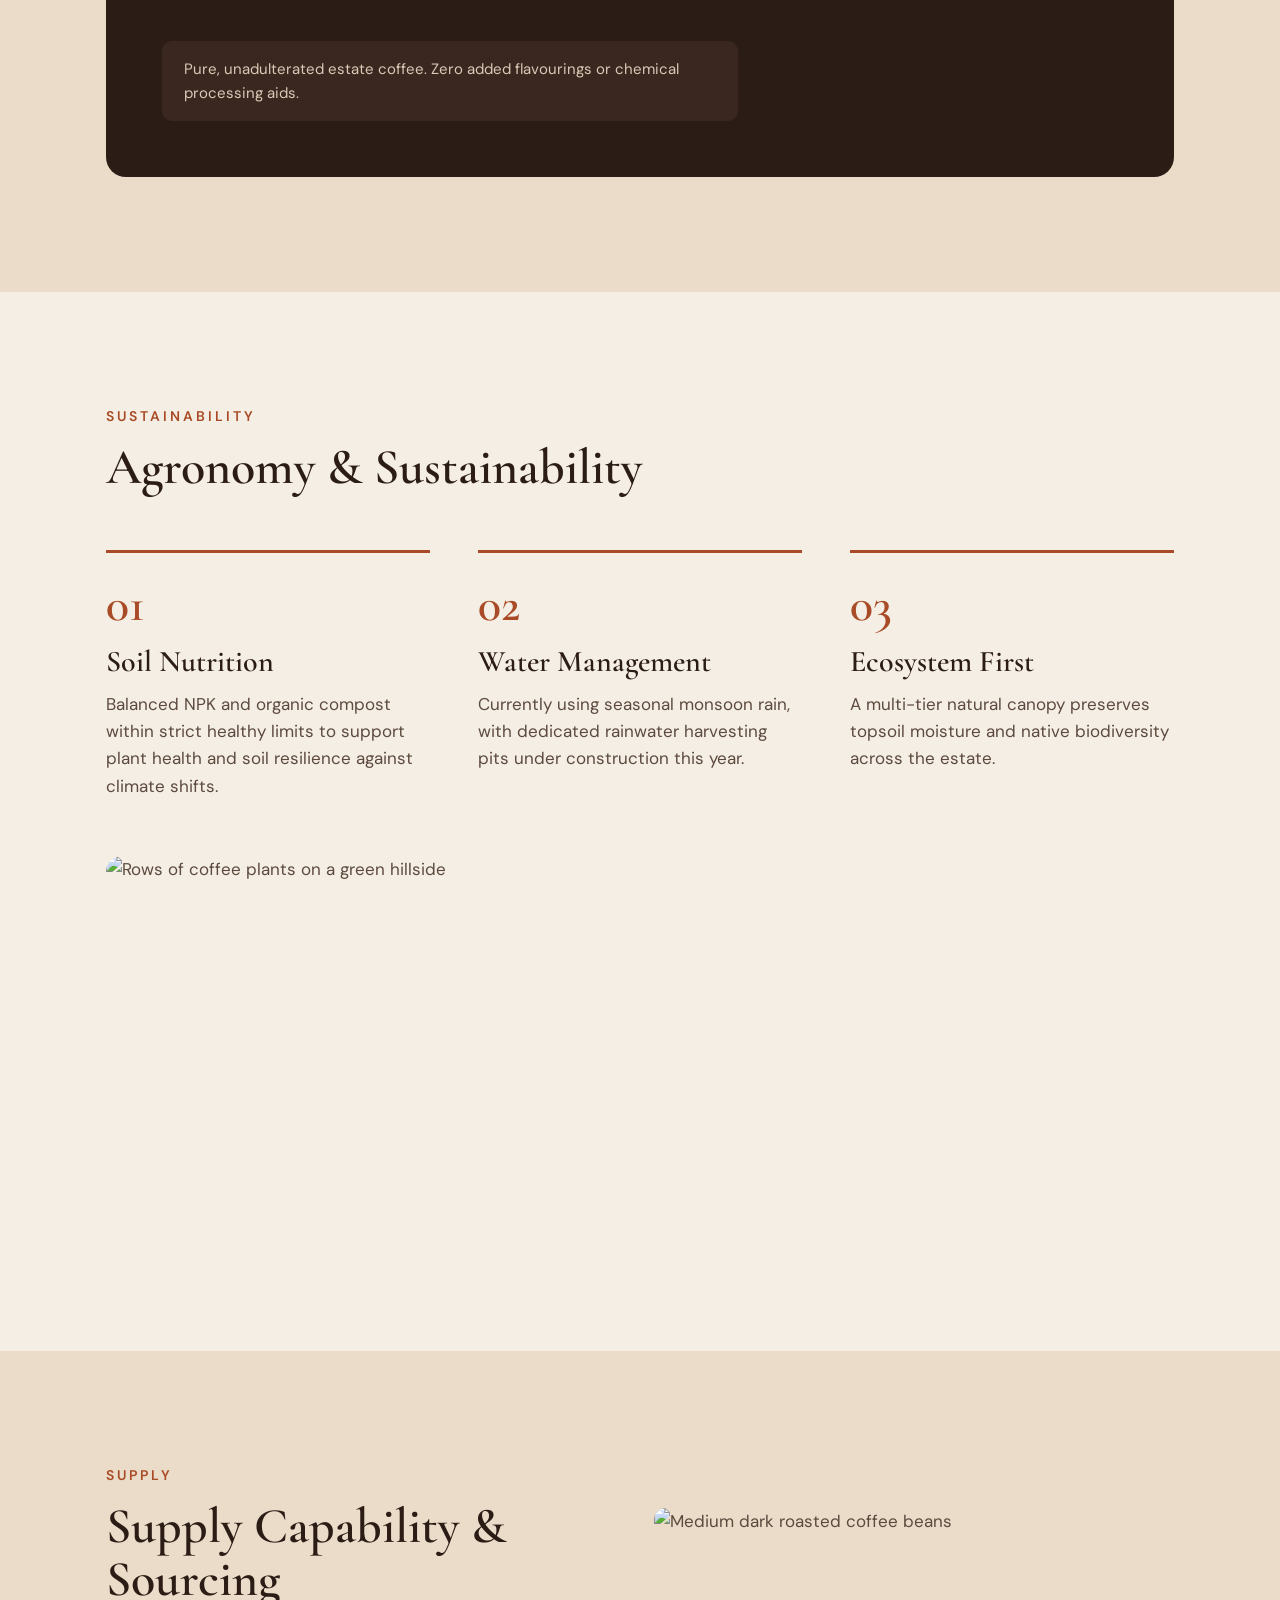
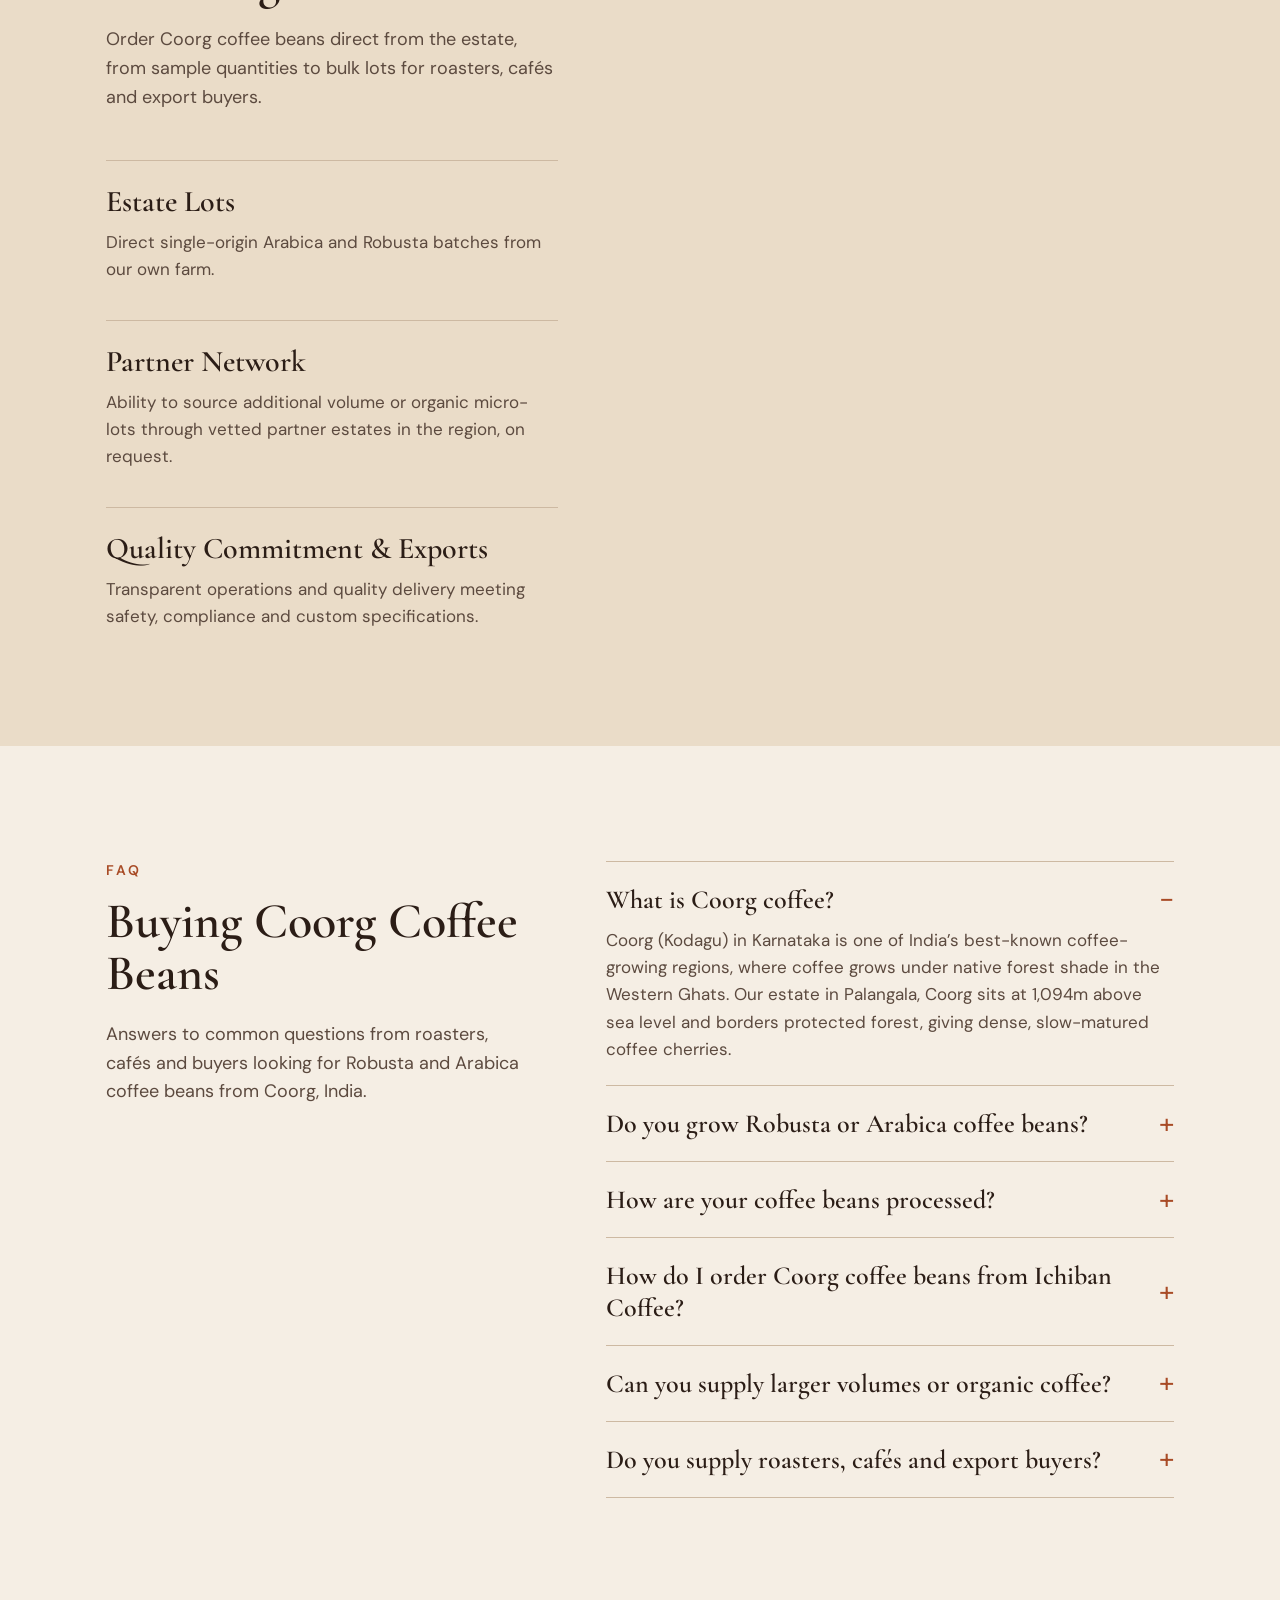
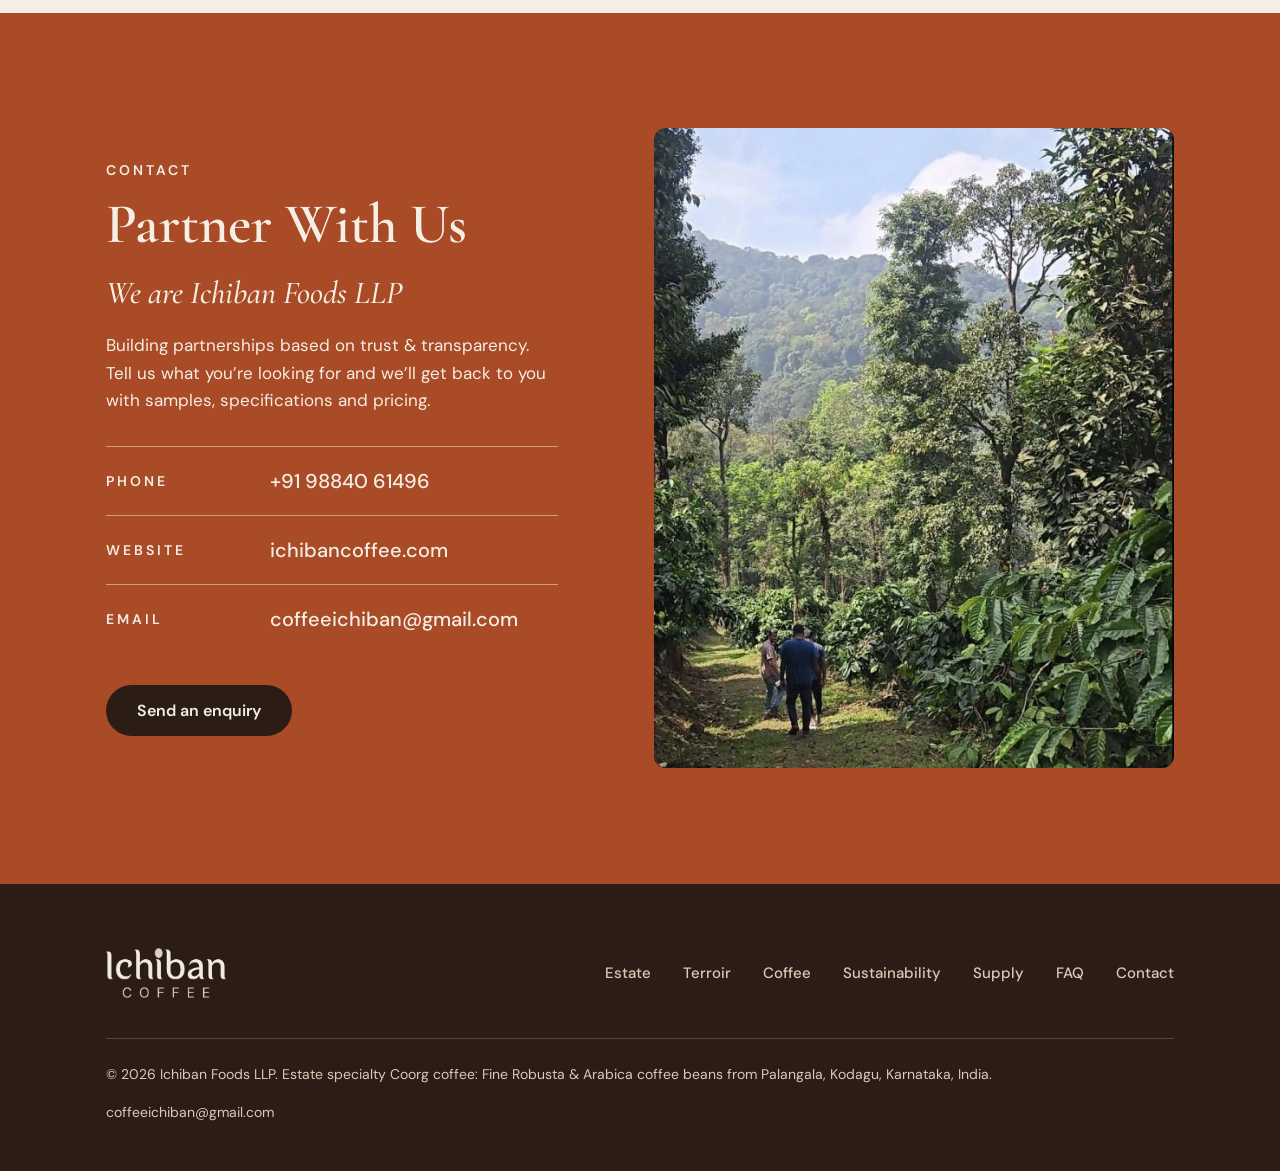
==== commit 3a25cc45: "Go live: English, Japanese, Korean and Chinese with header language switch Co-Authored-By: Claude Op" ====
--- a/index.html
+++ b/index.html
@@ -7,6 +7,11 @@
 <meta name="description" content="Order estate-grown Coorg coffee beans direct from our 40-year-old plantation at 1,094m in Palangala, Kodagu, Karnataka. Shade-grown, 100% sun-dried Fine Robusta and Arabica for roasters, cafés and bulk buyers. Request a sample or quote.">
 <meta name="robots" content="index, follow, max-image-preview:large">
 <link rel="canonical" href="https://ichibancoffee.com/">
+<link rel="alternate" hreflang="en" href="https://ichibancoffee.com/">
+<link rel="alternate" hreflang="ja" href="https://ichibancoffee.com/ja/">
+<link rel="alternate" hreflang="ko" href="https://ichibancoffee.com/ko/">
+<link rel="alternate" hreflang="zh-Hans" href="https://ichibancoffee.com/zh/">
+<link rel="alternate" hreflang="x-default" href="https://ichibancoffee.com/">
 <meta name="geo.region" content="IN-KA">
 <meta name="geo.placename" content="Palangala, Coorg (Kodagu), Karnataka, India">
 <meta property="og:type" content="website">
@@ -48,7 +53,12 @@
    "@id": "https://ichibancoffee.com/#website",
    "url": "https://ichibancoffee.com/",
    "name": "Ichiban Coffee",
-   "inLanguage": "en-GB",
+   "inLanguage": [
+    "en-GB",
+    "ja",
+    "ko",
+    "zh-Hans"
+   ],
    "publisher": {
     "@id": "https://ichibancoffee.com/#org"
    }
@@ -91,7 +101,7 @@
    "@type": "WebPage",
    "@id": "https://ichibancoffee.com/#webpage",
    "url": "https://ichibancoffee.com/",
-   "name": "Coorg Coffee Beans | Estate Robusta & Arabica from Coorg, India",
+   "name": "Coorg Coffee Beans | Estate Robusta & Arabica from Coorg, India | Ichiban Coffee",
    "isPartOf": {
     "@id": "https://ichibancoffee.com/#website"
    },
@@ -104,6 +114,7 @@
   {
    "@type": "FAQPage",
    "@id": "https://ichibancoffee.com/#faq",
+   "inLanguage": "en-GB",
    "mainEntity": [
     {
      "@type": "Question",
@@ -172,8 +183,8 @@
       <a href="#sustainability">Sustainability</a>
       <a href="#supply">Supply</a>
       <a href="#contact">Contact</a>
-      <a href="#enquiry" class="btn btn--primary nav__cta">Request a sample</a>
     </nav>
+    <nav class="lang" aria-label="Language" translate="no"><a href="./" hreflang="en" lang="en" aria-current="page">EN</a><a href="ja/" hreflang="ja" lang="ja">日本語</a><a href="ko/" hreflang="ko" lang="ko">한국어</a><a href="zh/" hreflang="zh-Hans" lang="zh-Hans">中文</a></nav>
   </div>
 </header>
 
@@ -188,10 +199,11 @@
         <p class="hero__meta">Palangala, Coorg, Karnataka · 1,094m MSL</p>
       </div>
 
-      <form class="form" id="enquiry" action="https://formsubmit.co/coffeeichiban@gmail.com" method="POST">
+      <form class="form" id="enquiry" action="https://formsubmit.co/coffeeichiban@gmail.com" method="POST" data-msg-sending="Sending…" data-msg-success="Thank you. We’ve received your enquiry and will be in touch shortly." data-msg-error="Sorry, that didn’t go through. Please email coffeeichiban@gmail.com or call +91 98840 61496.">
         <h2 class="form__title">Request a sample or quote</h2>
         <input type="hidden" name="_subject" value="New enquiry from ichibancoffee.com">
         <input type="hidden" name="_template" value="table">
+        <input type="hidden" name="language" value="English">
         <input type="text" name="_honey" class="hp" tabindex="-1" autocomplete="off" aria-hidden="true">
         <div class="form__row">
           <label>Name<input type="text" name="name" placeholder="Your name" autocomplete="name" required></label>
--- a/styles.css
+++ b/styles.css
@@ -247,3 +247,42 @@
 .faq__list a { color: var(--rust); font-weight: 600; }
 @media (max-width: 1180px) { .faq { grid-template-columns: 1fr; gap: 32px; } }
 @media (max-width: 680px) { .intro { font-size: 16px; margin: -20px 0 32px; } .faq__list h3 { font-size: 22px; } }
+
+/* Language switch */
+.nav__inner { gap: 24px; }
+.nav__links { margin-left: auto; }
+.lang { display: flex; align-items: center; gap: 2px; border: 1px solid var(--line); border-radius: 999px; padding: 4px; flex-shrink: 0; }
+.lang a { font-size: 14px; font-weight: 500; color: var(--espresso); text-decoration: none; padding: 7px 12px; border-radius: 999px; line-height: 1; white-space: nowrap; }
+.lang a:hover { color: var(--rust); }
+.lang a[aria-current="page"] { background: var(--espresso); color: var(--cream); }
+@media (max-width: 900px) {
+  .nav__links { margin-left: 0; }
+  .lang { margin-left: auto; order: 2; }
+  .nav__toggle { order: 3; }
+  .lang a { padding: 7px 9px; font-size: 13px; }
+}
+@media (max-width: 400px) { .lang a { padding: 6px 7px; font-size: 12px; } .nav__logo img { width: 96px; } }
+
+/* Japanese, Korean, Chinese typography */
+:lang(ja) { --serif: 'Cormorant Garamond', 'Noto Serif JP', serif; --sans: 'DM Sans', 'Noto Sans JP', sans-serif; }
+:lang(ko) { --serif: 'Cormorant Garamond', 'Noto Serif KR', serif; --sans: 'DM Sans', 'Noto Sans KR', sans-serif; }
+:lang(zh-Hans) { --serif: 'Cormorant Garamond', 'Noto Serif SC', serif; --sans: 'DM Sans', 'Noto Sans SC', sans-serif; }
+html:lang(ja) body, html:lang(ko) body, html:lang(zh-Hans) body { font-family: var(--sans); line-height: 1.8; }
+html:lang(ja) .lang a, html:lang(ko) .lang a, html:lang(zh-Hans) .lang a { font-family: 'DM Sans', 'Noto Sans JP', 'Noto Sans KR', 'Noto Sans SC', sans-serif; }
+html:lang(ja) h1, html:lang(ko) h1, html:lang(zh-Hans) h1 { font-size: clamp(38px, 3.8vw, 56px); line-height: 1.3; }
+html:lang(ja) .h1-sub, html:lang(ko) .h1-sub, html:lang(zh-Hans) .h1-sub { font-style: normal; font-size: .5em; }
+html:lang(ja) .h2, html:lang(ko) .h2, html:lang(zh-Hans) .h2 { font-size: clamp(30px, 2.8vw, 42px); line-height: 1.35; }
+html:lang(ja) .h2--xl, html:lang(ko) .h2--xl, html:lang(zh-Hans) .h2--xl { font-size: clamp(32px, 3.2vw, 48px); }
+html:lang(ja) .h3, html:lang(ko) .h3, html:lang(zh-Hans) .h3 { font-size: clamp(22px, 1.8vw, 26px); line-height: 1.4; }
+html:lang(ja) .faq__list h3, html:lang(ko) .faq__list h3, html:lang(zh-Hans) .faq__list h3 { font-size: 21px; line-height: 1.5; }
+html:lang(ja) .lot__title, html:lang(ko) .lot__title, html:lang(zh-Hans) .lot__title { font-size: 34px; }
+html:lang(ja) .lot__grid dd, html:lang(ko) .lot__grid dd, html:lang(zh-Hans) .lot__grid dd { font-size: 21px; line-height: 1.45; }
+html:lang(ja) .contact__sub, html:lang(ko) .contact__sub, html:lang(zh-Hans) .contact__sub { font-style: normal; font-size: 24px; }
+html:lang(ja) .form__title, html:lang(ko) .form__title, html:lang(zh-Hans) .form__title { font-size: 26px; }
+html:lang(ja) .eyebrow, html:lang(ko) .eyebrow, html:lang(zh-Hans) .eyebrow, html:lang(ja) .lot__grid dt, html:lang(ko) .lot__grid dt, html:lang(zh-Hans) .lot__grid dt { letter-spacing: 2px; }
+html:lang(ja) .facts__num, html:lang(ko) .facts__num, html:lang(zh-Hans) .facts__num { font-size: 44px; }
+html:lang(ja) .row__stat, html:lang(ko) .row__stat, html:lang(zh-Hans) .row__stat { font-size: 40px; }
+html:lang(ko) body { word-break: keep-all; }
+html:lang(ja) body { line-break: strict; }
+
+.nb { display: inline-block; }
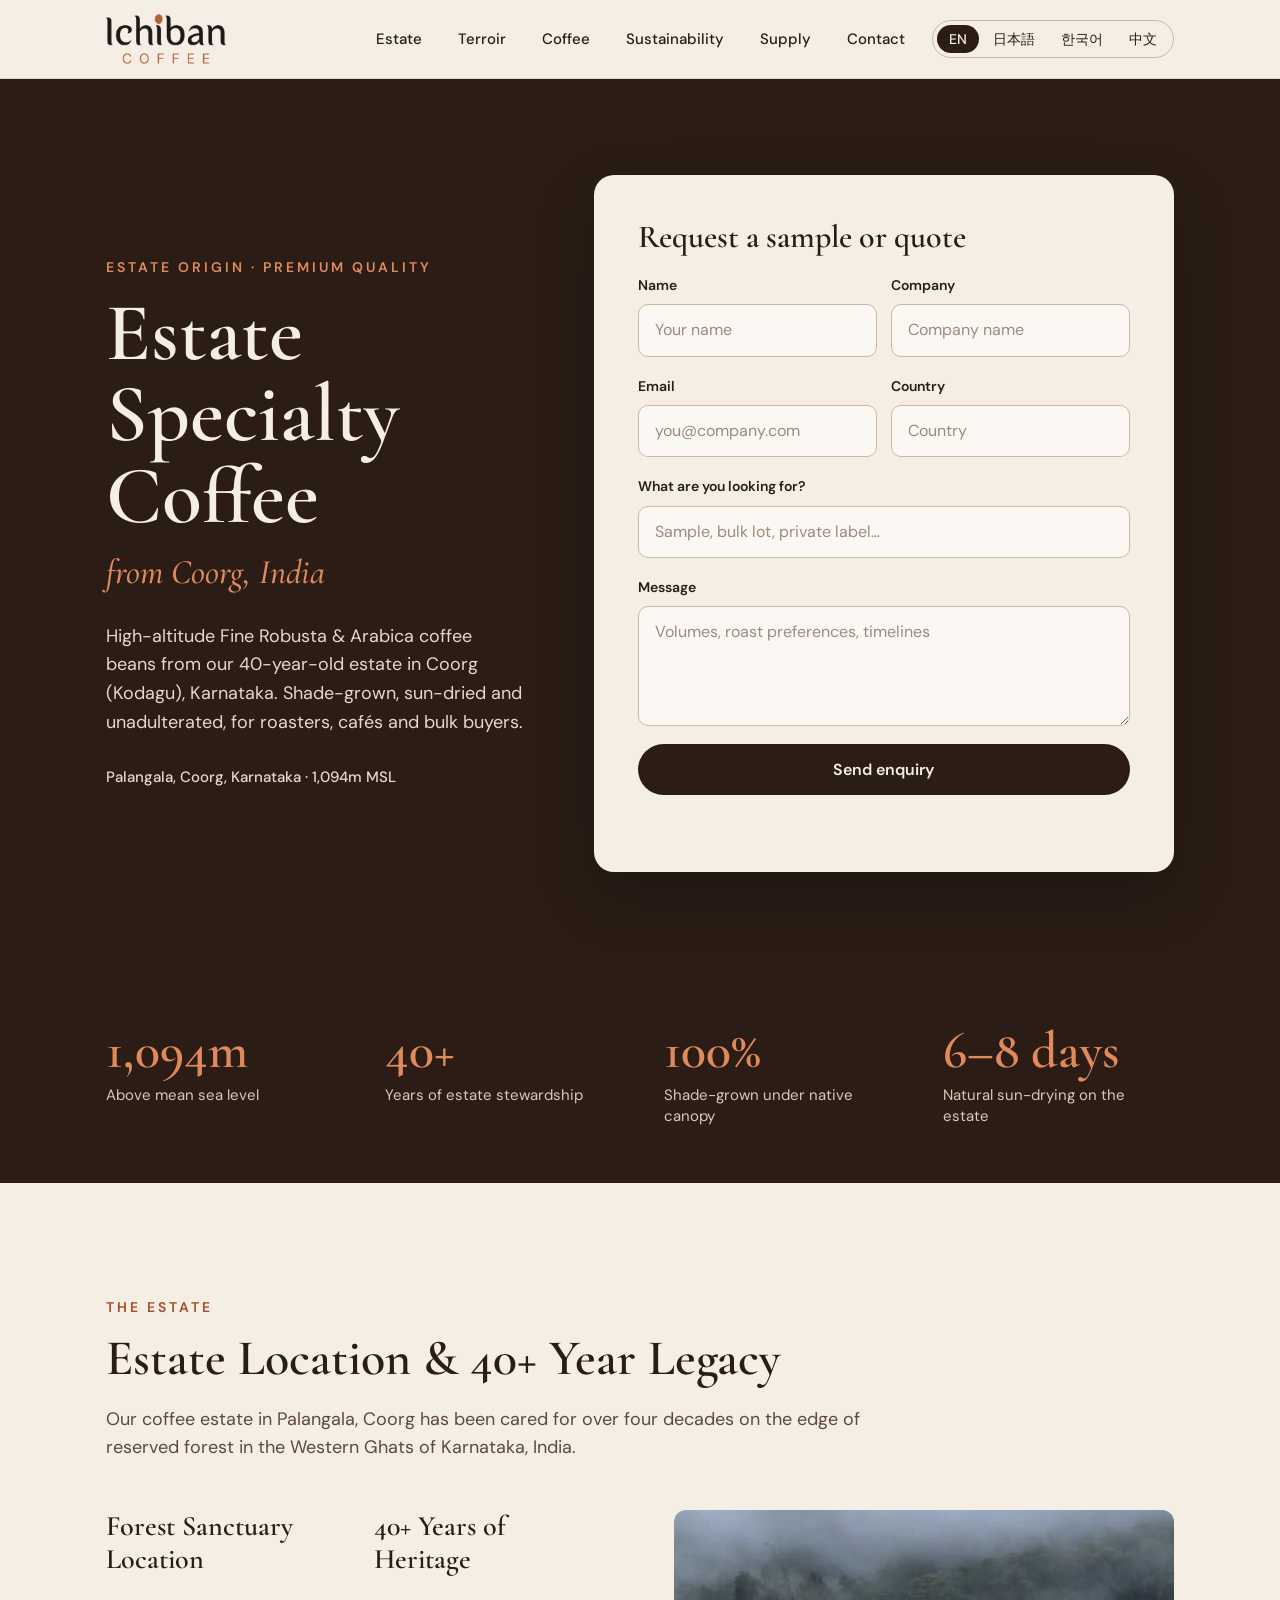
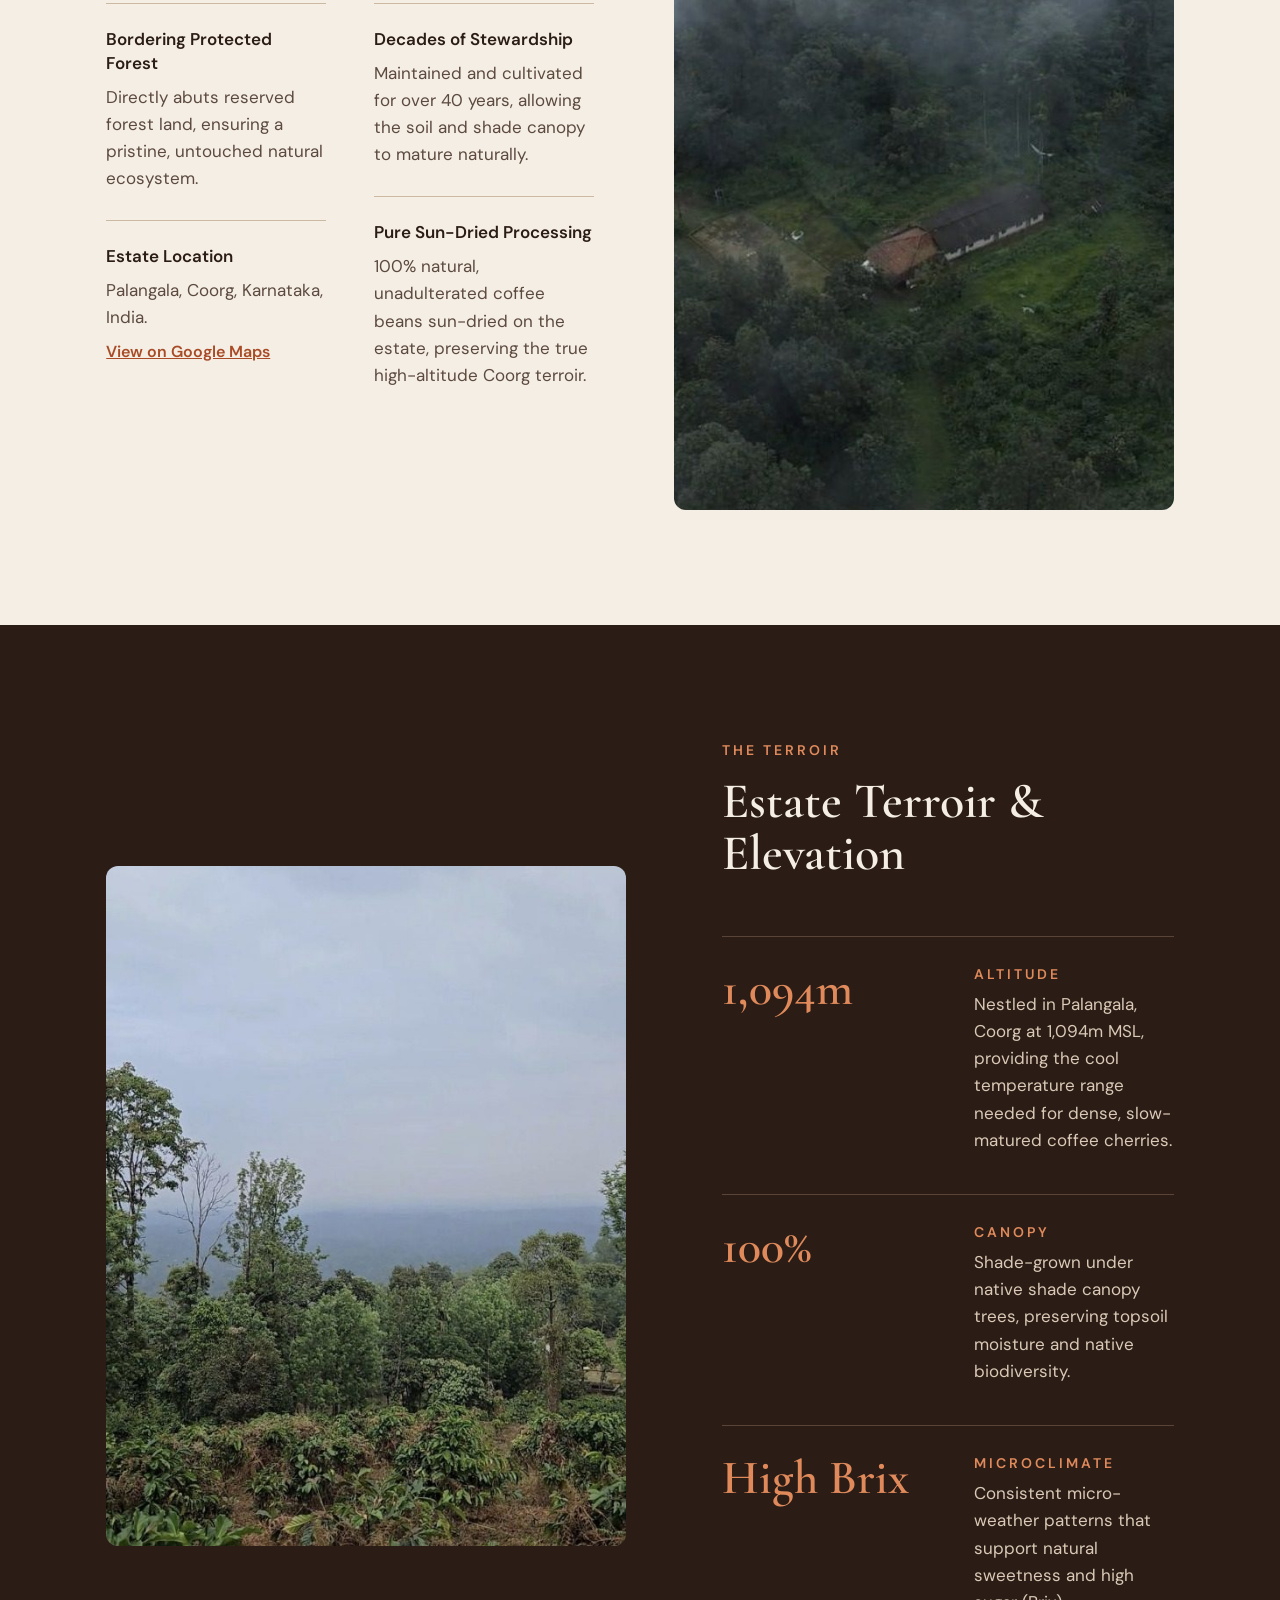
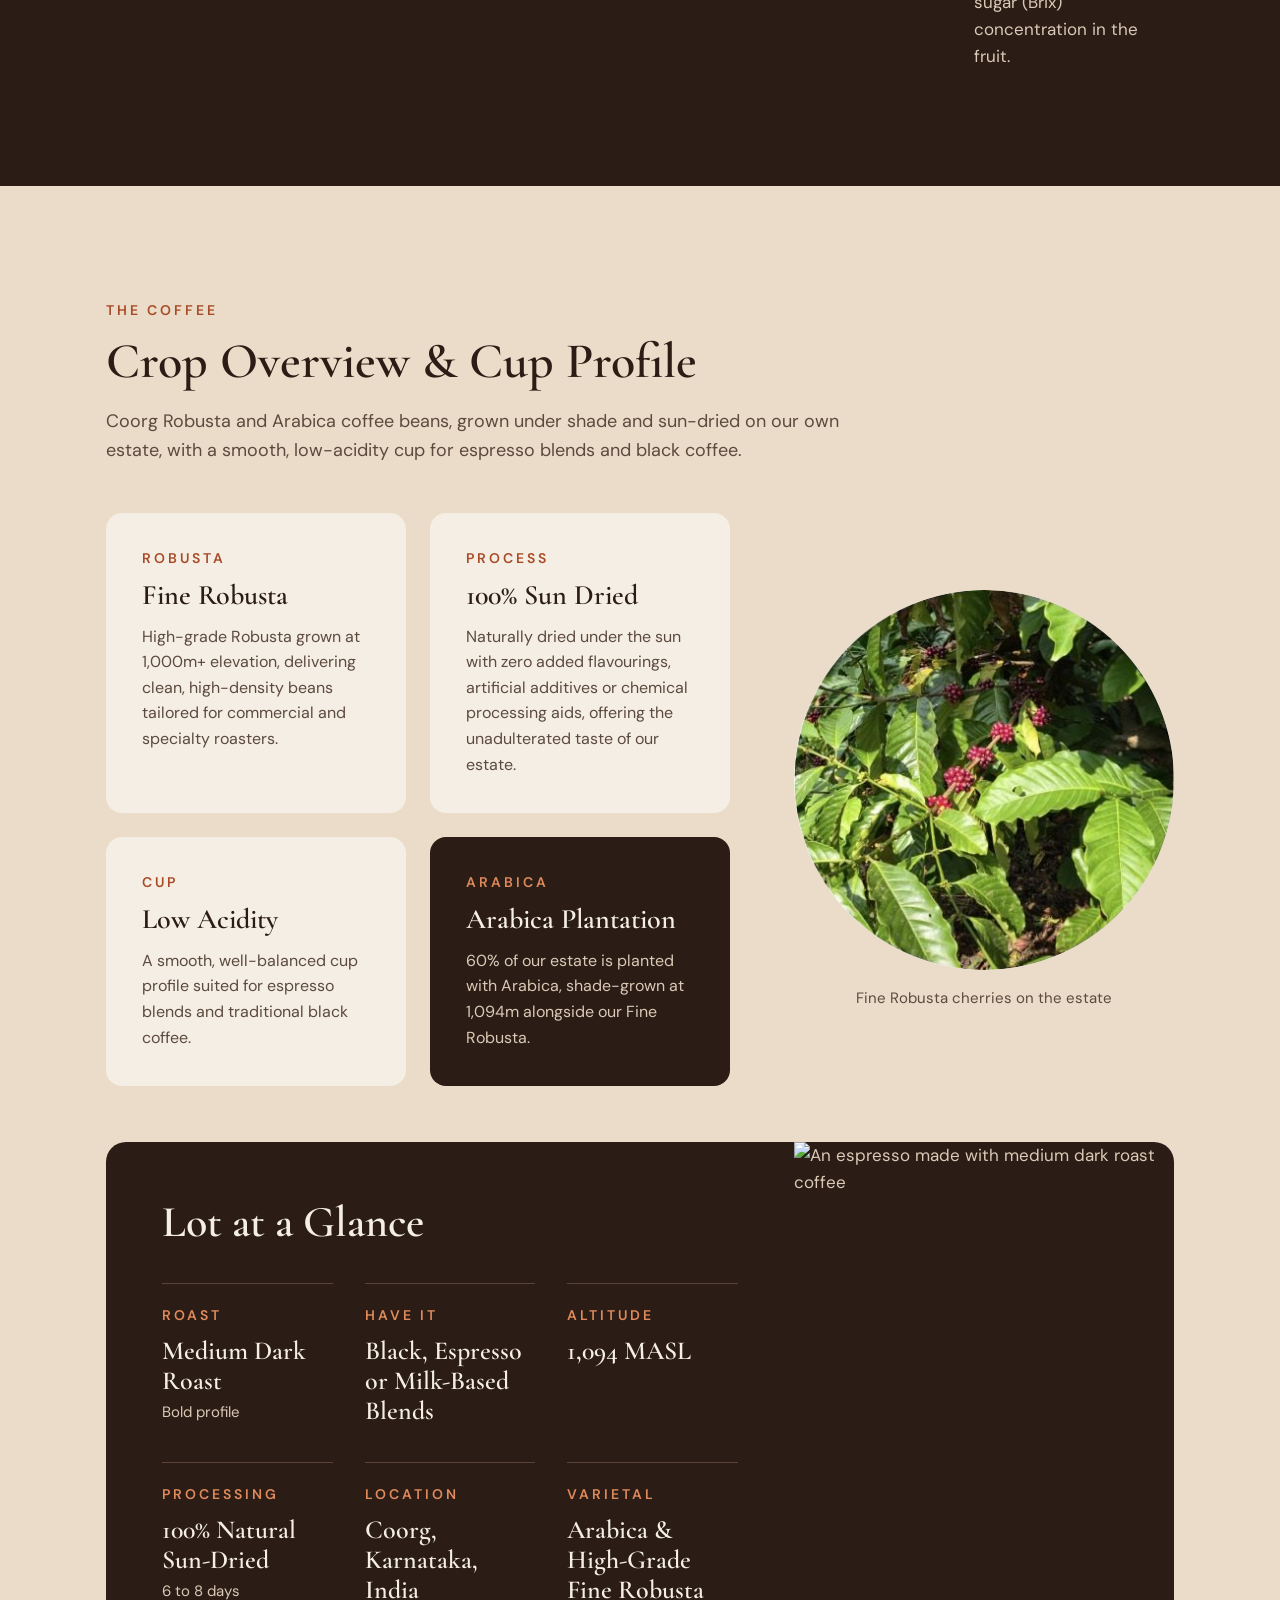
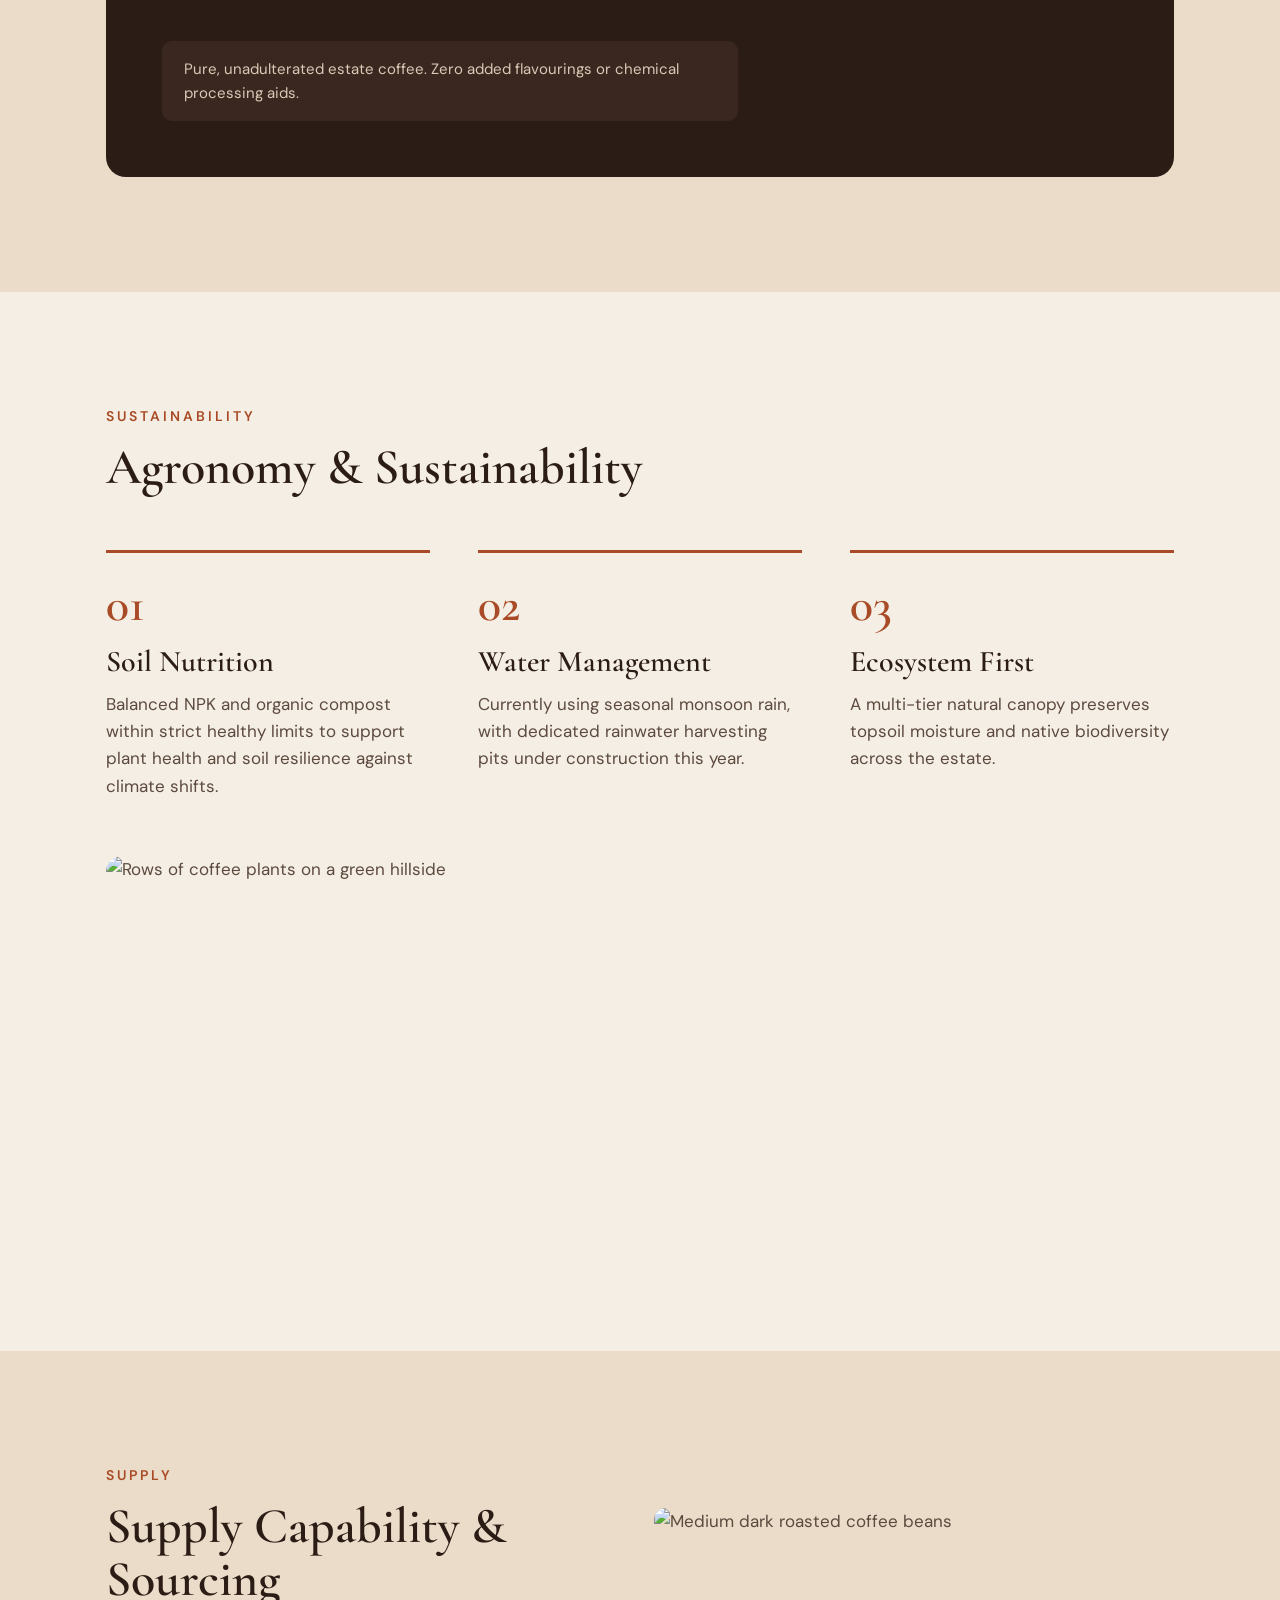
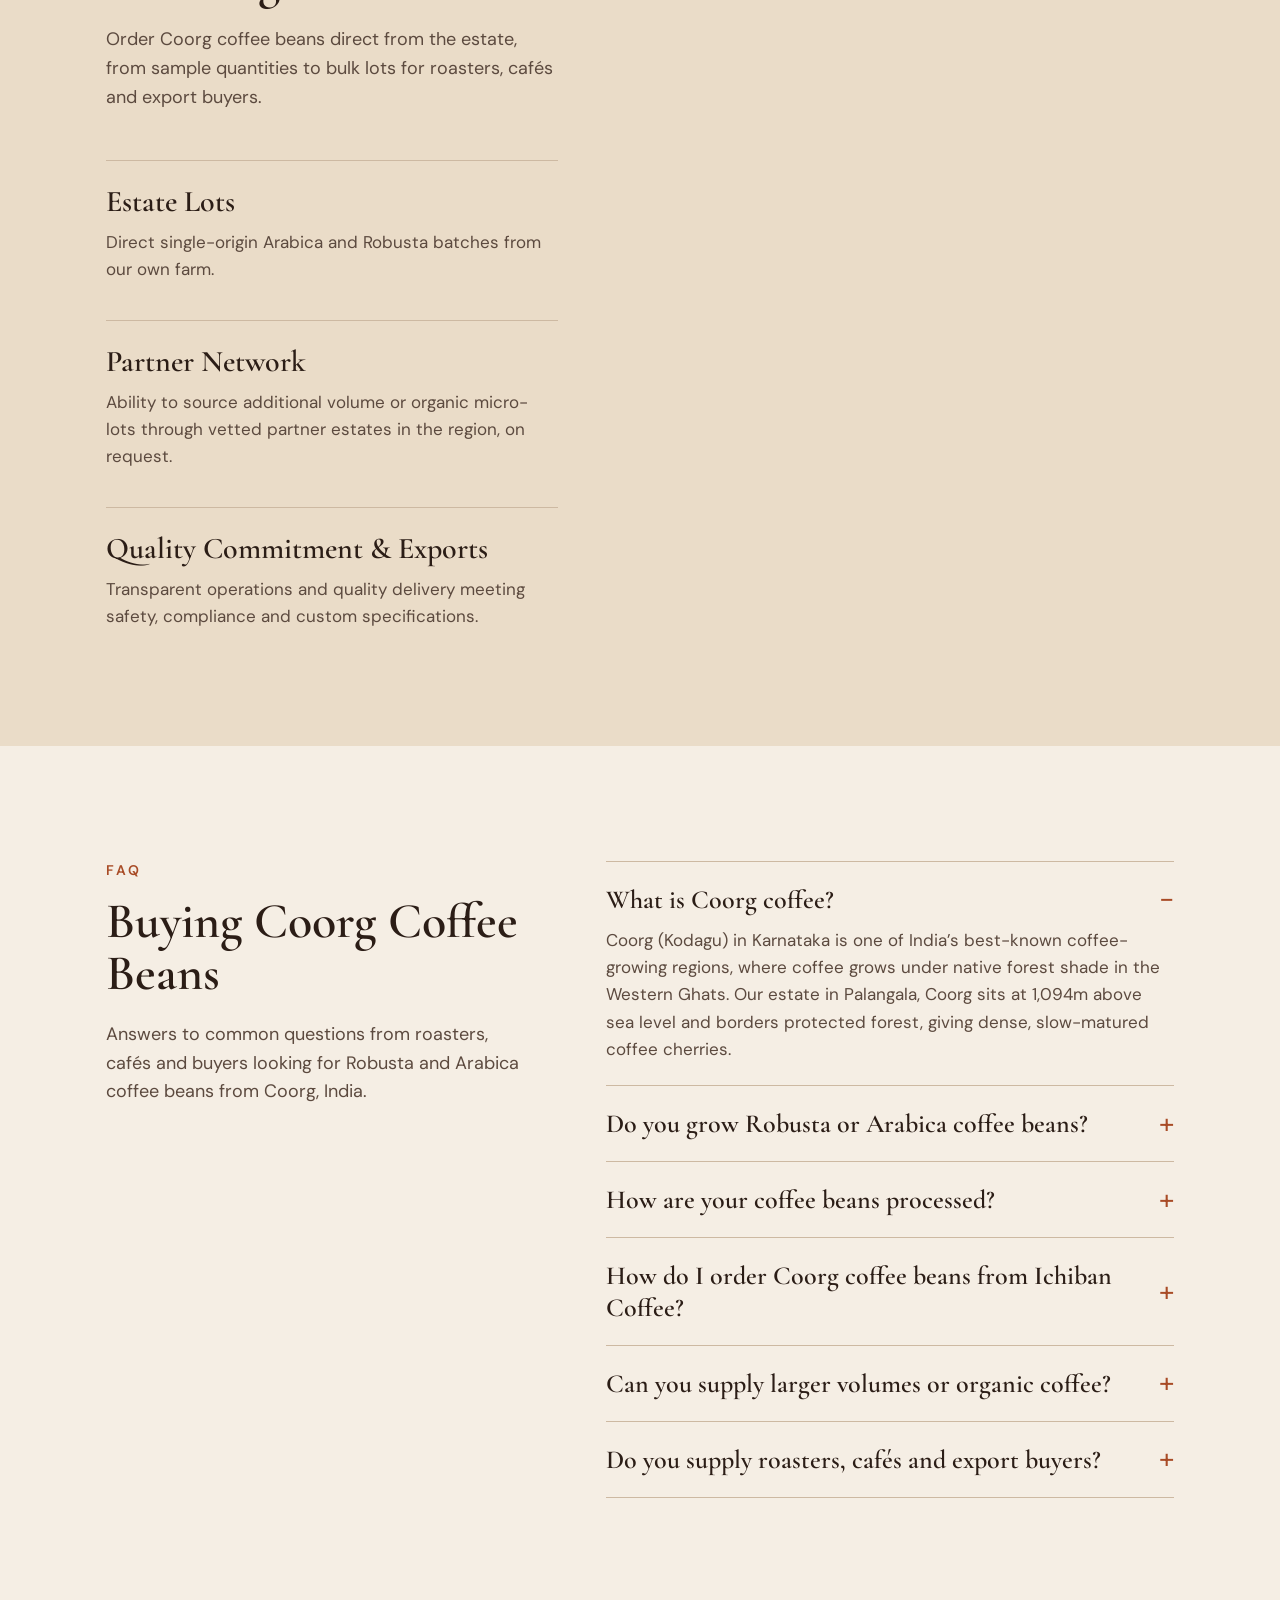
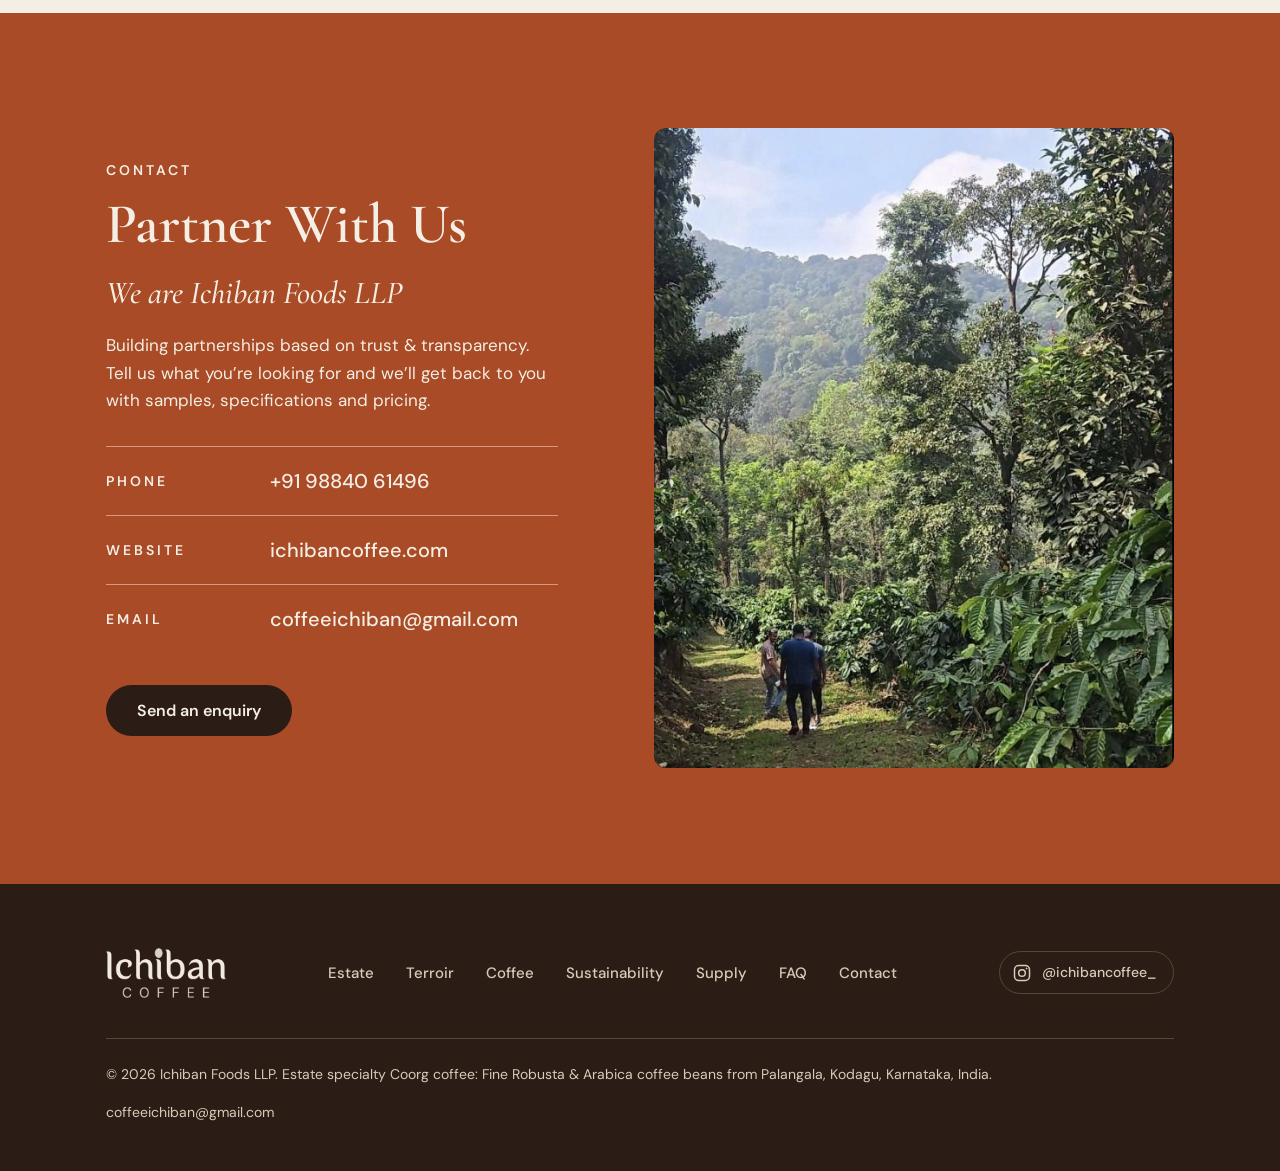
==== commit 00d79c97: "Live: add Instagram link to footer and sameAs schema Co-Authored-By: Claude Opus 5.5 <noreply@anthro" ====
--- a/index.html
+++ b/index.html
@@ -66,6 +66,7 @@
   {
    "@type": "Organization",
    "@id": "https://ichibancoffee.com/#org",
+   "sameAs": ["https://www.instagram.com/ichibancoffee_/"],
    "name": "Ichiban Foods LLP",
    "alternateName": "Ichiban Coffee",
    "url": "https://ichibancoffee.com/",
@@ -399,6 +400,7 @@
       <nav aria-label="Footer">
         <a href="#estate">Estate</a><a href="#terroir">Terroir</a><a href="#coffee">Coffee</a><a href="#sustainability">Sustainability</a><a href="#supply">Supply</a><a href="#faq">FAQ</a><a href="#contact">Contact</a>
       </nav>
+      <a class="footer__social" href="https://www.instagram.com/ichibancoffee_/" target="_blank" rel="noopener" aria-label="Ichiban Coffee on Instagram" title="Instagram"><svg width="20" height="20" viewBox="0 0 24 24" fill="none" stroke="currentColor" stroke-width="1.8" aria-hidden="true"><rect x="3" y="3" width="18" height="18" rx="5"/><circle cx="12" cy="12" r="4"/><circle cx="17.5" cy="6.5" r="1.1" fill="currentColor" stroke="none"/></svg><span>@ichibancoffee_</span></a>
     </div>
     <div class="footer__bottom">
       <p>© <span id="year">2026</span> Ichiban Foods LLP. Estate specialty Coorg coffee: Fine Robusta &amp; Arabica coffee beans from Palangala, Kodagu, Karnataka, India.</p>
--- a/styles.css
+++ b/styles.css
@@ -167,6 +167,10 @@
 .footer nav { display: flex; flex-wrap: wrap; gap: 32px; }
 .footer a { text-decoration: none; font-size: 15px; font-weight: 500; }
 .footer a:hover { color: var(--cream); }
+.footer__social { display: inline-flex; align-items: center; gap: 10px; padding: 9px 16px 9px 12px; border: 1px solid var(--line-dark); border-radius: 999px; white-space: nowrap; transition: color .2s, border-color .2s, background-color .2s; }
+.footer__social:hover { color: var(--cream); border-color: var(--caramel); background: rgba(224,138,92,.08); }
+.footer__social svg { flex: none; }
+.footer__social span { font-size: 14px; font-weight: 500; }
 .footer__bottom { display: flex; justify-content: space-between; gap: 16px; flex-wrap: wrap; border-top: 1px solid var(--line-dark); padding-top: 24px; }
 .footer__bottom a { font-size: 14px; font-weight: 400; }
 
@@ -286,3 +290,11 @@
 html:lang(ja) body { line-break: strict; }
 
 .nb { display: inline-block; }
+
+/* Centre the main menu between logo and language switch (desktop) */
+@media (min-width: 901px) {
+  .nav__inner { display: grid; grid-template-columns: 1fr auto 1fr; align-items: center; }
+  .nav__logo { justify-self: start; }
+  .nav__links { margin: 0; justify-self: center; }
+  .lang { justify-self: end; }
+}
